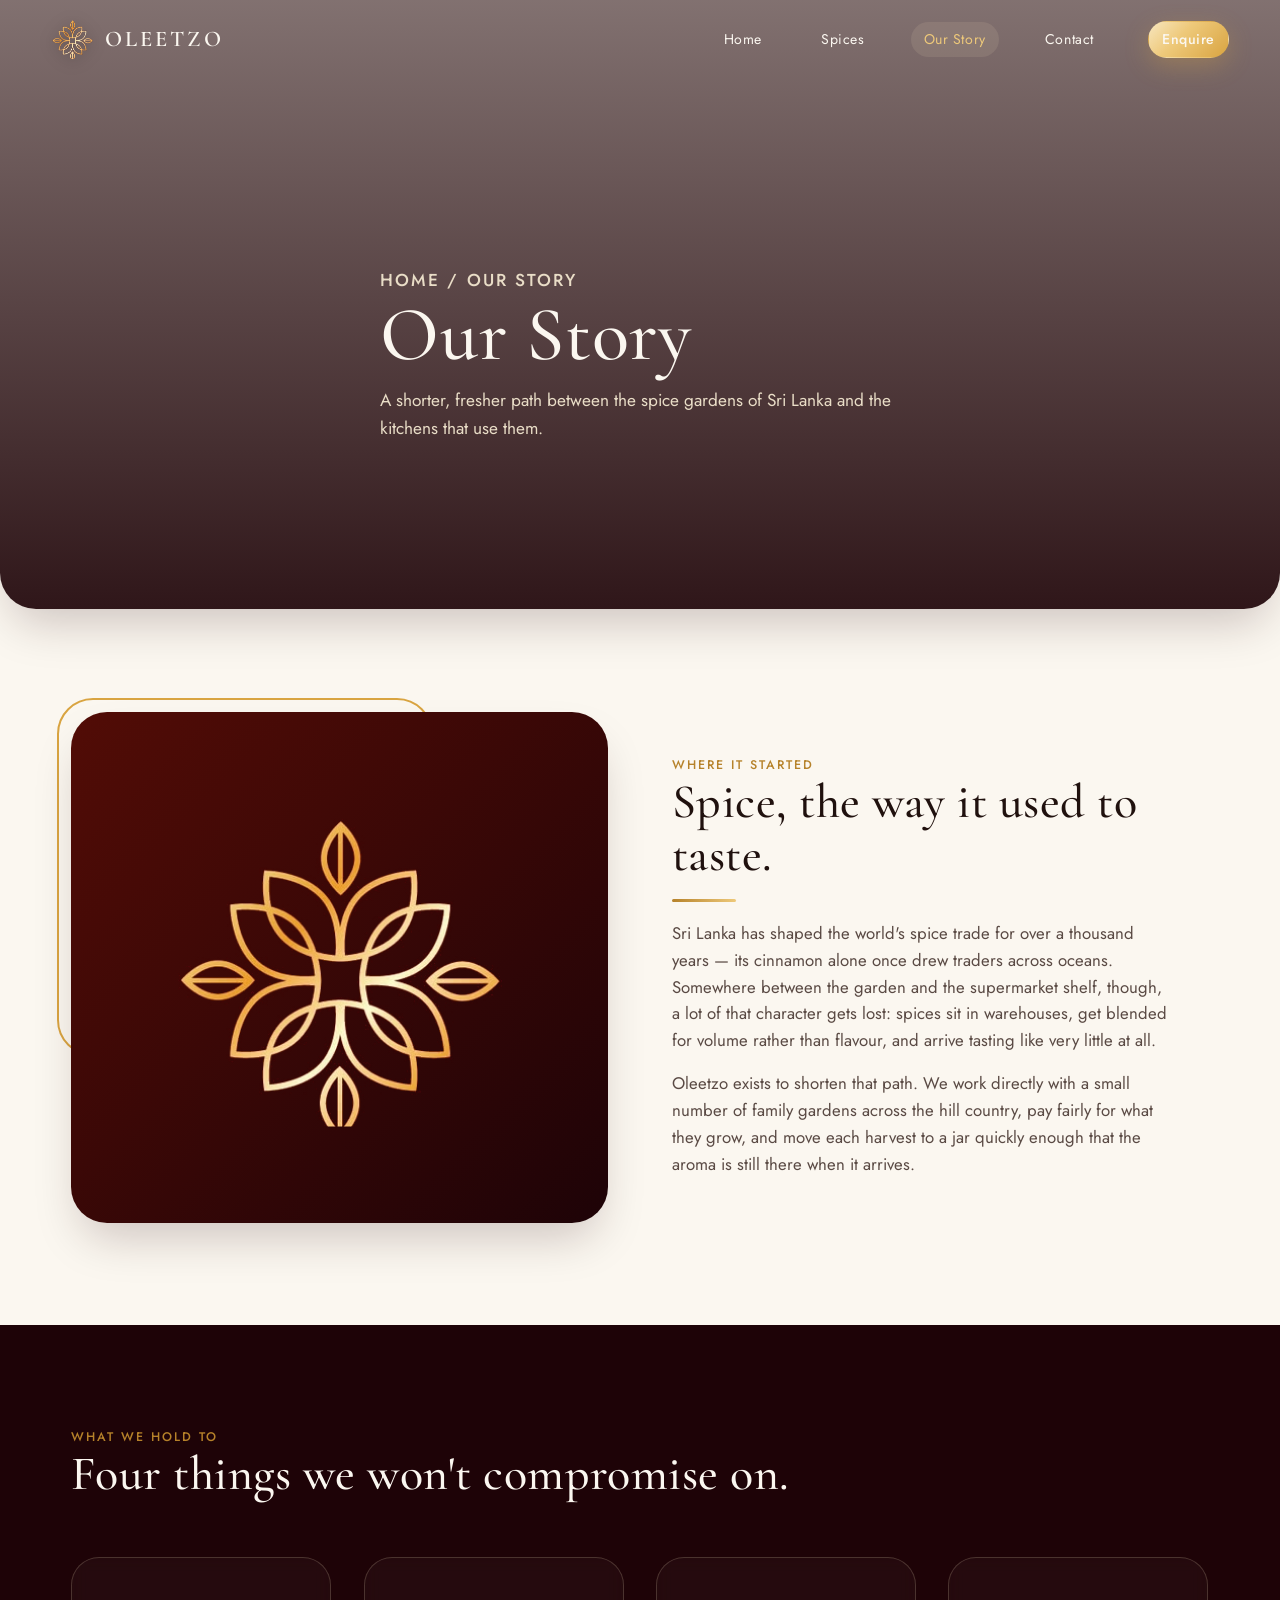
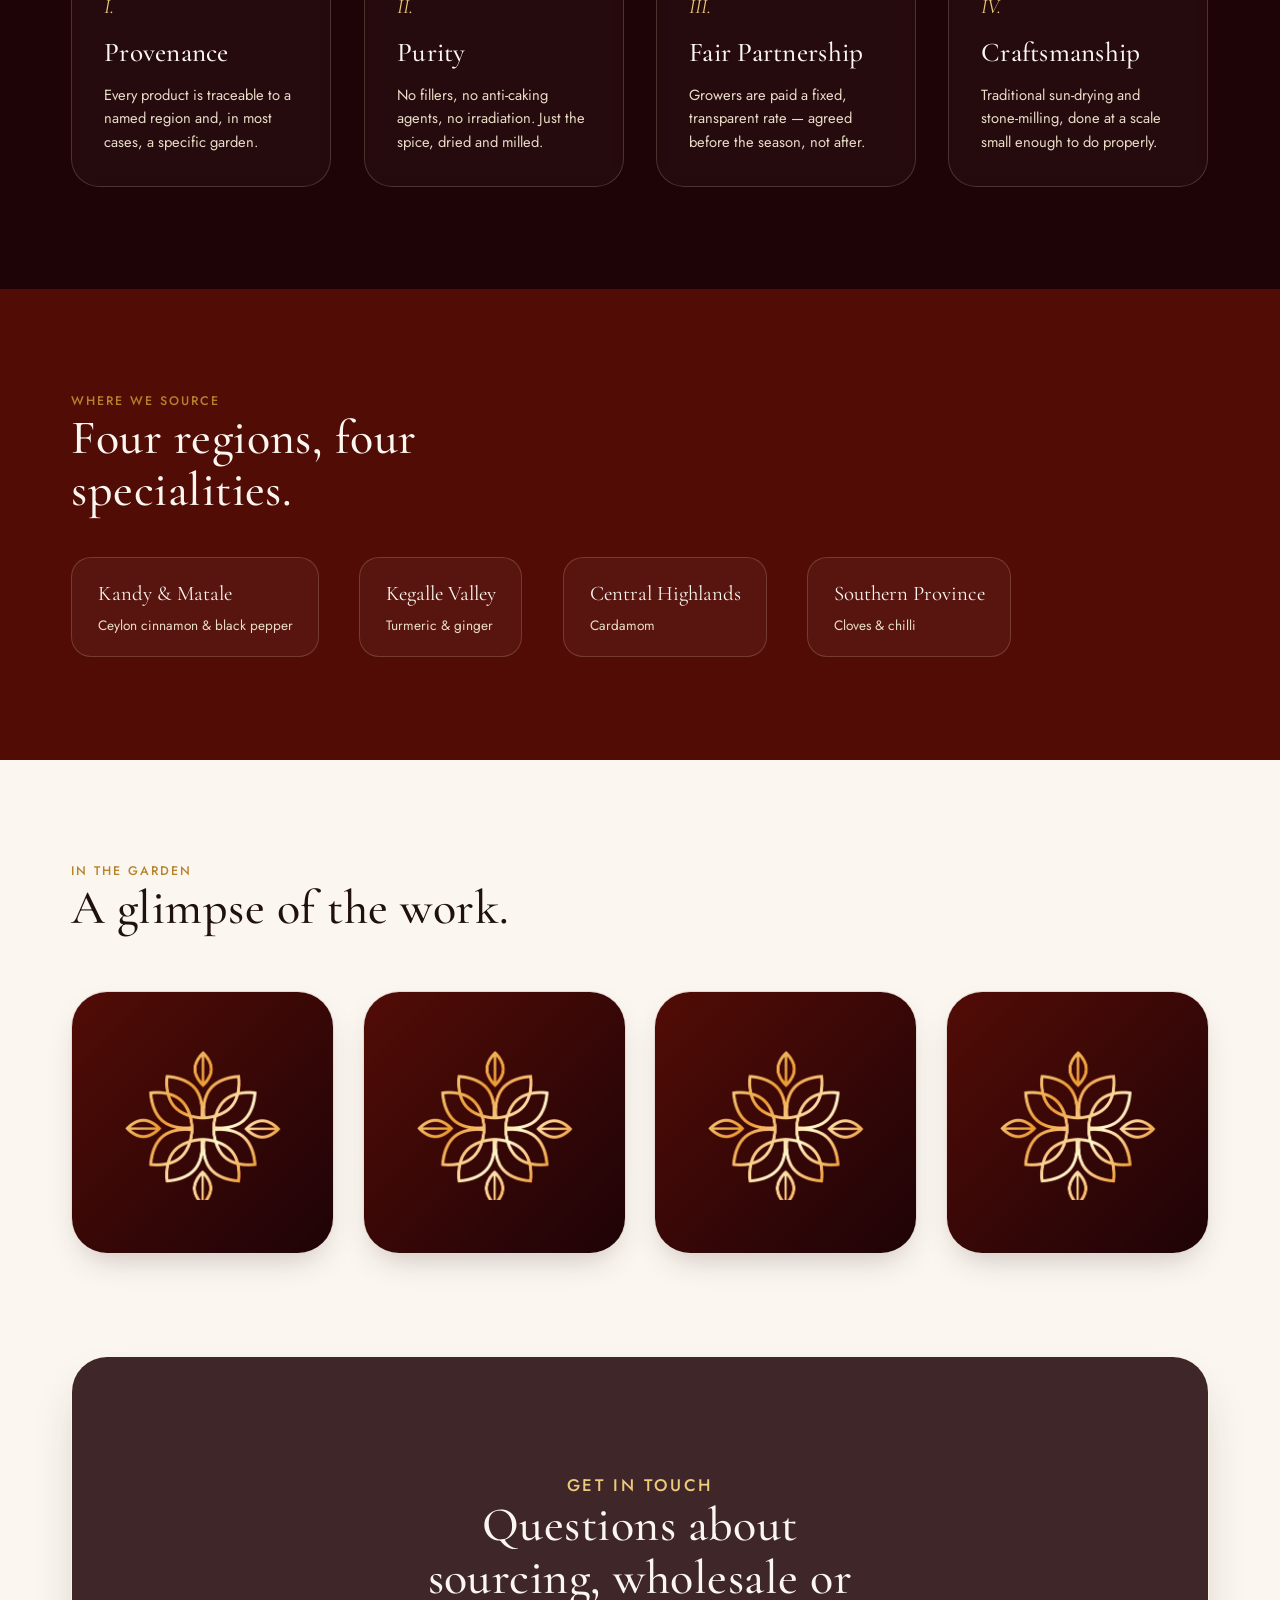
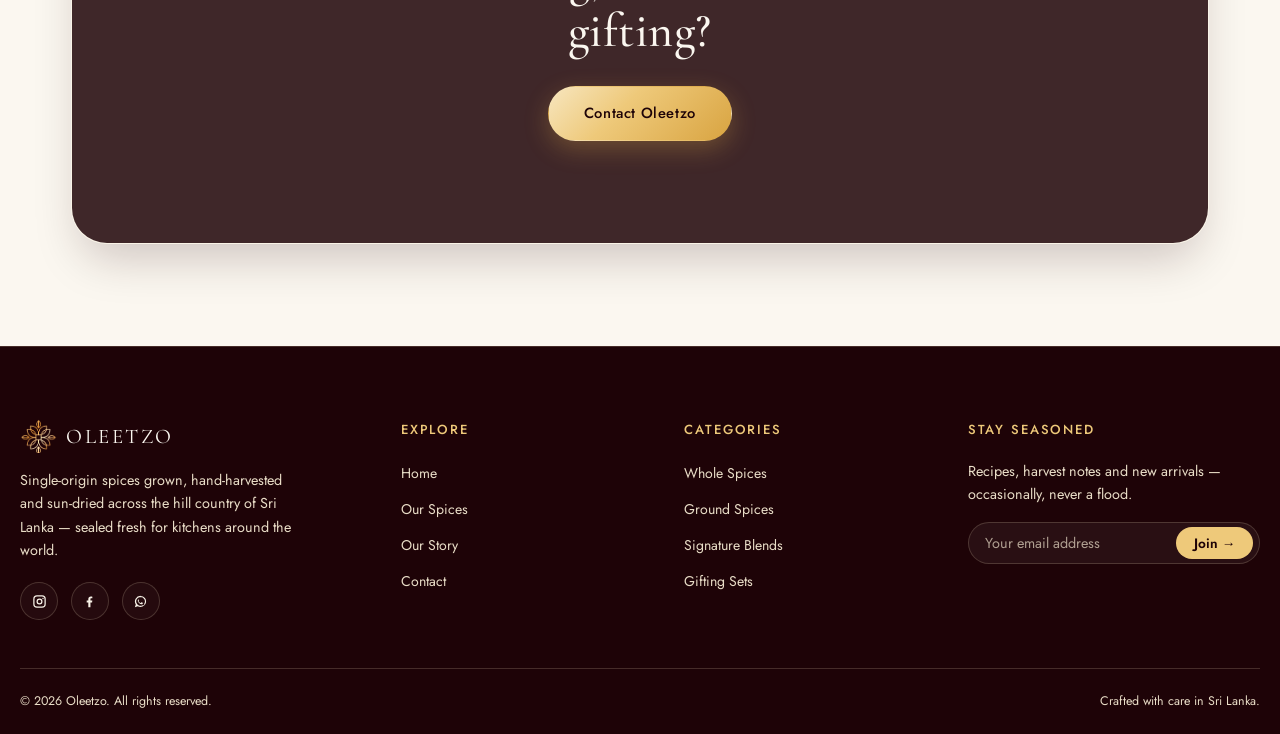
==== about.html @ 75d07254 "FILE ORGANIZE" ====
<!DOCTYPE html>
<html lang="en">
<head>
<meta charset="UTF-8">
<meta name="viewport" content="width=device-width, initial-scale=1.0">
<title>Our Story — Oleetzo</title>
<meta name="description" content="How Oleetzo works with small family gardens across Sri Lanka to bring single-origin spices to your kitchen.">
<link rel="icon" href="assets/images/logo-mark.png">
<link rel="stylesheet" href="css/global.css">
</head>
<body data-page="about">

<header id="site-header"></header>

<section class="page-banner" style="background-image:url('https://commons.wikimedia.org/wiki/Special:FilePath/Marrakesh_spices.jpg?width=1600')">
  <div class="wrap page-banner-content">
    <p class="crumb">HOME / OUR STORY</p>
    <h1>Our Story</h1>
    <p>A shorter, fresher path between the spice gardens of Sri Lanka and the kitchens that use them.</p>
  </div>
</section>

<!-- ================= NARRATIVE ================= -->
<section class="section-cream">
  <div class="wrap split">
    <div class="split-media">
      <img class="ext-img" loading="lazy" src="https://commons.wikimedia.org/wiki/Special:FilePath/Curcuma_longa_roots.jpg?width=900" alt="Fresh turmeric root and powder">
    </div>
    <div class="split-body">
      <p class="eyebrow">WHERE IT STARTED</p>
      <h2>Spice, the way it used to taste.</h2>
      <hr class="gold-rule">
      <p class="section-lede" style="max-width:50ch;color:var(--ink-soft);">Sri Lanka has shaped the world's spice trade for over a thousand years — its cinnamon alone once drew traders across oceans. Somewhere between the garden and the supermarket shelf, though, a lot of that character gets lost: spices sit in warehouses, get blended for volume rather than flavour, and arrive tasting like very little at all.</p>
      <p class="section-lede" style="max-width:50ch;color:var(--ink-soft);margin-top:1rem;">Oleetzo exists to shorten that path. We work directly with a small number of family gardens across the hill country, pay fairly for what they grow, and move each harvest to a jar quickly enough that the aroma is still there when it arrives.</p>
    </div>
  </div>
</section>

<!-- ================= VALUES ================= -->
<section class="section-dark">
  <div class="wrap">
    <div class="section-head">
      <div>
        <p class="eyebrow">WHAT WE HOLD TO</p>
        <h2>Four things we won't compromise on.</h2>
      </div>
    </div>
    <div class="values-grid">
      <div class="value-card">
        <span class="num">I.</span>
        <h3>Provenance</h3>
        <p>Every product is traceable to a named region and, in most cases, a specific garden.</p>
      </div>
      <div class="value-card">
        <span class="num">II.</span>
        <h3>Purity</h3>
        <p>No fillers, no anti-caking agents, no irradiation. Just the spice, dried and milled.</p>
      </div>
      <div class="value-card">
        <span class="num">III.</span>
        <h3>Fair Partnership</h3>
        <p>Growers are paid a fixed, transparent rate — agreed before the season, not after.</p>
      </div>
      <div class="value-card">
        <span class="num">IV.</span>
        <h3>Craftsmanship</h3>
        <p>Traditional sun-drying and stone-milling, done at a scale small enough to do properly.</p>
      </div>
    </div>
  </div>
</section>

<!-- ================= REGIONS ================= -->
<section class="section-mid">
  <div class="wrap">
    <p class="eyebrow">WHERE WE SOURCE</p>
    <h2 style="max-width:16ch;">Four regions, four specialities.</h2>
    <div class="region-strip">
      <div class="region">
        <p class="name">Kandy &amp; Matale</p>
        <p class="note">Ceylon cinnamon &amp; black pepper</p>
      </div>
      <div class="region">
        <p class="name">Kegalle Valley</p>
        <p class="note">Turmeric &amp; ginger</p>
      </div>
      <div class="region">
        <p class="name">Central Highlands</p>
        <p class="note">Cardamom</p>
      </div>
      <div class="region">
        <p class="name">Southern Province</p>
        <p class="note">Cloves &amp; chilli</p>
      </div>
    </div>
  </div>
</section>

<!-- ================= CRAFT REPEAT / GALLERY ================= -->
<section class="section-cream">
  <div class="wrap">
    <div class="section-head">
      <div>
        <p class="eyebrow">IN THE GARDEN</p>
        <h2>A glimpse of the work.</h2>
      </div>
    </div>
    <div class="spice-grid" style="grid-template-columns:repeat(4,1fr);">
      <div class="spice-card">
        <div class="frame"><img class="ext-img" loading="lazy" src="https://commons.wikimedia.org/wiki/Special:FilePath/Cinnamomum_verum_spices.jpg?width=700" alt="Ceylon cinnamon sticks and flowers"></div>
      </div>
      <div class="spice-card">
        <div class="frame"><img class="ext-img" loading="lazy" src="https://commons.wikimedia.org/wiki/Special:FilePath/Bengali_spices.JPG?width=700" alt="A household mix of dried spices"></div>
      </div>
      <div class="spice-card">
        <div class="frame"><img class="ext-img" loading="lazy" src="https://commons.wikimedia.org/wiki/Special:FilePath/Morocco%2C_Spices.JPG?width=700" alt="Open-air spice stall"></div>
      </div>
      <div class="spice-card">
        <div class="frame"><img class="ext-img" loading="lazy" src="https://commons.wikimedia.org/wiki/Special:FilePath/Spicesindia.jpg?width=700" alt="Colourful ground spices"></div>
      </div>
    </div>
  </div>
</section>

<!-- ================= CTA ================= -->
<section class="section-cream" style="padding-top:0;">
  <div class="wrap">
    <div class="cta-banner" style="background-image:url('https://commons.wikimedia.org/wiki/Special:FilePath/Cinnamomum_verum_spices.jpg?width=1400')">
      <p class="eyebrow" style="color:var(--gold-300);">GET IN TOUCH</p>
      <h2>Questions about sourcing, wholesale or gifting?</h2>
      <a class="btn btn-gold" href="contact.html">Contact Oleetzo</a>
    </div>
  </div>
</section>

<footer id="site-footer"></footer>

<script src="js/header.js"></script>
<script src="js/footer.js"></script>
<script src="js/main.js"></script>
</body>
</html>
---- css/global.css ----
/* =====================================================
   OLEETZO — Global Stylesheet
   Luxury Ceylon spice house styling.
   Modern rounded design system, preloader, dynamic motions.
   ===================================================== */

@import url('https://fonts.googleapis.com/css2?family=Cormorant+Garamond:ital,wght@0,400;0,500;0,600;1,400&family=Jost:wght@300;400;500;600&display=swap');

:root{
  /* ---- palette ---- */
  --wine-950:#1e0307;
  --wine-900:#3d0002;
  --wine-800:#520c06;
  --wine-700:#6b140a;
  --gold-100:#f7e6bf;
  --gold-300:#eec97a;
  --gold-500:#d9a441;
  --gold-700:#b6822a;
  --ivory:#fbf7f0;
  --ivory-dim:#e9ddc7;
  --ink:#20110e;
  --ink-soft:#5a4a44;
  --line-on-dark:rgba(247,230,191,0.18);
  --line-on-light:rgba(74,10,10,0.12);

  /* ---- type ---- */
  --f-display:'Cormorant Garamond', serif;
  --f-body:'Jost', sans-serif;

  /* ---- spacing / rounded radius design system ---- */
  --gutter:clamp(1.25rem, 4vw, 3.5rem);
  --radius-xs: 8px;
  --radius-sm: 14px;
  --radius-md: 20px;
  --radius-lg: 28px;
  --radius-xl: 36px;
  --radius-pill: 9999px;
  --radius-soft: 20px;
  --max: 1240px;
  --dur: 0.4s;

  --shadow-soft: 0 12px 32px -8px rgba(38, 5, 10, 0.08);
  --shadow-hover: 0 24px 48px -12px rgba(38, 5, 10, 0.22);
  --shadow-gold: 0 12px 30px rgba(238, 201, 122, 0.28);
}

*,*::before,*::after{ box-sizing:border-box; }
html{ scroll-behavior:smooth; }
body{
  margin:0;
  font-family:var(--f-body);
  color:var(--ink);
  background:var(--ivory);
  -webkit-font-smoothing:antialiased;
  line-height:1.6;
  overflow-x:hidden;
}
img{ max-width:100%; display:block; }
img.ext-img.fallback{ object-fit:contain !important; padding:18% !important; background:linear-gradient(135deg, var(--wine-800), var(--wine-950)); }
a{ color:inherit; text-decoration:none; }
ul{ list-style:none; margin:0; padding:0; }
button{ font-family:inherit; cursor:pointer; }
input,textarea,select{ font-family:inherit; }

@media (prefers-reduced-motion: reduce){
  *{ animation-duration:0.001ms !important; animation-iteration-count:1 !important; transition-duration:0.001ms !important; scroll-behavior:auto !important; }
}

:focus-visible{ outline:2px solid var(--gold-500); outline-offset:3px; }

.wrap{ max-width:var(--max); margin-inline:auto; padding-inline:var(--gutter); }

h1,h2,h3,h4{ font-family:var(--f-display); font-weight:500; margin:0; letter-spacing:0.01em; }
h1{ font-size:clamp(2.6rem, 6vw, 5rem); line-height:1.04; }
h2{ font-size:clamp(2rem, 4vw, 3rem); line-height:1.1; }
h3{ font-size:clamp(1.35rem, 2.4vw, 1.7rem); }
p{ margin:0; }
.eyebrow{
  font-family:var(--f-body); font-size:0.78rem; letter-spacing:0.16em;
  color:var(--gold-700); text-transform:none; font-weight:500;
}
.section-lede{
  max-width:44ch; color:var(--ink-soft); font-size:1.05rem;
}

.gold-rule{
  width:64px; height:3px; border:0; border-radius:var(--radius-pill);
  background:linear-gradient(90deg, var(--gold-700), var(--gold-300));
  margin:1.1rem 0;
}

/* =====================================================
   SITE PRELOADER LOGO ANIMATION
   ===================================================== */
.loader-overlay {
  position: fixed;
  inset: 0;
  z-index: 99999;
  background: radial-gradient(circle at center, #4c0002 0%, #1a0204 100%);
  display: flex;
  align-items: center;
  justify-content: center;
  padding: 2rem;
  overflow: hidden;
  transition: opacity 0.8s cubic-bezier(0.16, 1, 0.3, 1), transform 0.8s cubic-bezier(0.16, 1, 0.3, 1);
}
.loader-overlay.is-loaded {
  opacity: 0;
  transform: scale(1.06);
  pointer-events: none;
}
.loader-content {
  display: flex;
  flex-direction: column;
  align-items: center;
  text-align: center;
  max-width: 360px;
  position: relative;
  z-index: 2;
}
.loader-emblem-wrap {
  position: relative;
  width: 120px;
  height: 120px;
  display: flex;
  align-items: center;
  justify-content: center;
  margin-bottom: 1.8rem;
}
.loader-logo-mark {
  width: 90px;
  height: auto;
  position: relative;
  z-index: 3;
  animation: emblemBloom 2.4s cubic-bezier(0.16, 1, 0.3, 1) infinite alternate;
  filter: drop-shadow(0 0 25px rgba(238, 201, 122, 0.7));
}
.loader-glow-ring {
  position: absolute;
  inset: -10px;
  border-radius: 50%;
  border: 1.5px solid rgba(238, 201, 122, 0.4);
  animation: ringExpand 2.4s ease-out infinite;
  z-index: 1;
}
.loader-glow-ring.ring-2 {
  animation-delay: 1.2s;
}
@keyframes emblemBloom {
  0% {
    transform: scale(0.85) rotate(-6deg);
    filter: drop-shadow(0 0 10px rgba(238, 201, 122, 0.4));
  }
  100% {
    transform: scale(1.08) rotate(0deg);
    filter: drop-shadow(0 0 35px rgba(238, 201, 122, 0.9));
  }
}
@keyframes ringExpand {
  0% {
    transform: scale(0.6);
    opacity: 0.9;
    border-color: rgba(238, 201, 122, 0.8);
  }
  100% {
    transform: scale(2.2);
    opacity: 0;
    border-color: rgba(238, 201, 122, 0);
  }
}
.loader-title {
  font-family: var(--f-display);
  font-size: 2.2rem;
  font-weight: 600;
  color: var(--ivory);
  letter-spacing: 0.28em;
  margin-left: 0.28em;
  background: linear-gradient(135deg, #ffffff 0%, var(--gold-300) 50%, var(--gold-500) 100%);
  -webkit-background-clip: text;
  -webkit-text-fill-color: transparent;
  animation: titleShimmer 2s ease-in-out infinite alternate;
}
.loader-sub {
  font-family: var(--f-body);
  font-size: 0.75rem;
  letter-spacing: 0.22em;
  color: var(--gold-300);
  margin-top: 0.4rem;
  text-transform: uppercase;
  opacity: 0.85;
}
.loader-progress-bar {
  width: 160px;
  height: 3px;
  background: rgba(247, 230, 191, 0.15);
  border-radius: 999px;
  overflow: hidden;
  margin-top: 1.8rem;
  position: relative;
}
.loader-progress-fill {
  height: 100%;
  width: 0%;
  background: linear-gradient(90deg, var(--gold-700), var(--gold-300), #ffffff);
  border-radius: 999px;
  box-shadow: 0 0 12px var(--gold-300);
  animation: loaderProgress 1.4s ease-out forwards;
}
@keyframes loaderProgress {
  0% { width: 0%; }
  50% { width: 70%; }
  100% { width: 100%; }
}
@keyframes titleShimmer {
  0% { opacity: 0.8; letter-spacing: 0.25em; }
  100% { opacity: 1; letter-spacing: 0.32em; }
}

/* ---- SCROLL REVEAL ANIMATIONS ---- */
.reveal {
  opacity: 0;
  transform: translateY(35px) scale(0.97);
  transition: opacity 0.85s cubic-bezier(0.16, 1, 0.3, 1), transform 0.85s cubic-bezier(0.16, 1, 0.3, 1);
  will-change: opacity, transform;
}
.reveal.revealed {
  opacity: 1;
  transform: translateY(0) scale(1);
}
.stagger-1 { transition-delay: 0.1s; }
.stagger-2 { transition-delay: 0.2s; }
.stagger-3 { transition-delay: 0.3s; }
.stagger-4 { transition-delay: 0.4s; }
.stagger-5 { transition-delay: 0.5s; }

/* ---- BUTTONS ---- */
.btn{
  display:inline-flex; align-items:center; justify-content:center; gap:0.65rem;
  padding:0.9rem 2.2rem;
  font-size:0.92rem; font-weight:500; letter-spacing:0.04em;
  border:1px solid transparent;
  border-radius:var(--radius-pill);
  position:relative; overflow:hidden; z-index:1;
  transition:all 0.4s cubic-bezier(0.16, 1, 0.3, 1);
  box-shadow:var(--shadow-soft);
}
.btn::before{
  content:''; position:absolute; top:0; left:-100%; width:100%; height:100%;
  background:linear-gradient(90deg, transparent, rgba(255,255,255,0.35), transparent);
  transition:left 0.6s ease; z-index:-1;
}
.btn:hover::before{ left:100%; }
.btn-gold{
  background:linear-gradient(135deg, #f7e6bf 0%, #eec97a 40%, #d9a441 100%);
  color:var(--wine-950);
  box-shadow: 0 8px 24px rgba(217,164,65,0.3);
}
.btn-gold:hover{
  transform:translateY(-3px) scale(1.02);
  box-shadow: 0 14px 32px rgba(217,164,65,0.45);
  color:var(--wine-950);
}
.btn-line{
  border-color:var(--line-on-dark); color:var(--ivory);
  background:rgba(247,230,191,0.06);
  backdrop-filter:blur(8px);
}
.btn-line:hover{
  border-color:var(--gold-300); color:var(--gold-300);
  transform:translateY(-3px) scale(1.02);
  background:rgba(247,230,191,0.12);
  box-shadow: 0 8px 24px rgba(0,0,0,0.3);
}
.btn-line-dark{
  border-color:var(--line-on-light); color:var(--ink);
  background:rgba(255,255,255,0.6);
  backdrop-filter:blur(8px);
}
.btn-line-dark:hover{
  border-color:var(--wine-800); color:var(--wine-800);
  transform:translateY(-3px) scale(1.02);
  background:rgba(255,255,255,0.9);
  box-shadow: 0 10px 24px rgba(76,0,2,0.15);
}

/* =====================================================
   HEADER / FLOATING PILL NAV
   ===================================================== */
#site-header{ position:fixed; inset:0 0 auto 0; z-index:500; pointer-events:none; }
#site-header > * { pointer-events:auto; }
.nav{
  display:flex; align-items:center; justify-content:space-between;
  padding:1.2rem var(--gutter);
  transition:all 0.5s cubic-bezier(0.16, 1, 0.3, 1);
}
.nav.is-scrolled{
  margin: 0.8rem auto;
  max-width: var(--max);
  width: calc(100% - clamp(1.5rem, 4vw, 4rem));
  background: rgba(30, 3, 7, 0.88);
  backdrop-filter: blur(18px);
  -webkit-backdrop-filter: blur(18px);
  padding: 0.75rem 1.8rem;
  border-radius: var(--radius-pill);
  border: 1px solid rgba(247, 230, 191, 0.18);
  box-shadow: 0 16px 40px rgba(0, 0, 0, 0.38);
}
.nav-brand{ display:flex; align-items:center; gap:0.65rem; transition:transform 0.3s ease; }
.nav-brand:hover{ transform:scale(1.03); }
.nav-brand img{ height:40px; width:auto; filter:drop-shadow(0 2px 8px rgba(0,0,0,0.3)); }
.nav-brand span{
  font-family:var(--f-display); color:var(--ivory);
  font-size:1.4rem; letter-spacing:0.14em; font-weight:600;
}
.nav-links{ display:flex; align-items:center; gap:2.1rem; }
.nav-links a{
  color:var(--ivory); font-size:0.88rem; letter-spacing:0.04em;
  position:relative; padding:0.4rem 0.8rem; border-radius:var(--radius-pill);
  transition:all 0.3s ease;
}
.nav-links a:hover, .nav-links a.active{
  color:var(--gold-300);
  background:rgba(247,230,191,0.1);
}
.nav-cta{ margin-left:0.5rem; }
.nav-toggle{
  display:none; flex-direction:column; gap:5px; background:none; border:0; padding:8px;
  border-radius:var(--radius-pill); background:rgba(247,230,191,0.1);
}
.nav-toggle span{ width:24px; height:2px; background:var(--ivory); border-radius:2px; }

.nav-mobile{
  display:none; position:fixed; inset:0; z-index:600;
  background:radial-gradient(circle at center, var(--wine-900), var(--wine-950));
  flex-direction:column;
  padding:2rem var(--gutter) 3rem;
  backdrop-filter:blur(20px);
}
.nav-mobile.open{ display:flex; }
.nav-mobile-top{ display:flex; justify-content:space-between; align-items:center; }
.nav-mobile-close{ background:rgba(247,230,191,0.1); border:0; color:var(--ivory); font-size:1.8rem; width:44px; height:44px; border-radius:50%; display:flex; align-items:center; justify-content:center; }
.nav-mobile-links{ margin-top:3rem; display:flex; flex-direction:column; gap:1.6rem; align-items:center; text-align:center; }
.nav-mobile-links a{ font-family:var(--f-display); font-size:2rem; color:var(--ivory); padding:0.4rem 1.5rem; border-radius:var(--radius-pill); transition:all 0.3s ease; }
.nav-mobile-links a.active, .nav-mobile-links a:hover{ color:var(--gold-300); background:rgba(247,230,191,0.1); }

@media (max-width: 880px){
  .nav-links{ display:none; }
  .nav-toggle{ display:flex; }
}

/* =====================================================
   HERO (index)
   ===================================================== */
.hero{
  position:relative; min-height:100svh; display:flex; align-items:flex-end;
  overflow:hidden; background:var(--wine-950); isolation:isolate;
}
.hero-slides{ position:absolute; inset:0; z-index:0; }
.hero-slide{
  position:absolute; inset:0; opacity:0; background-size:cover; background-position:center;
  animation:kenburns 24s ease-in-out infinite;
  transition:opacity 1.6s ease;
}
.hero-slide.is-active{ opacity:1; z-index:1; }
@keyframes kenburns{
  0%{ transform:scale(1.06) translate(0,0); }
  50%{ transform:scale(1.16) translate(-1.2%, -1%); }
  100%{ transform:scale(1.06) translate(0,0); }
}
.hero::after{
  content:''; position:absolute; inset:0; z-index:2;
  background:
    linear-gradient(0deg, var(--wine-950) 2%, rgba(30,3,7,0.55) 42%, rgba(30,3,7,0.25) 65%),
    linear-gradient(100deg, rgba(30,3,7,0.75) 0%, rgba(30,3,7,0.15) 55%);
}
.hero-content{ position:relative; z-index:3; padding:0 var(--gutter) 5.5rem; width:100%; }
.hero-mark{
  height:84px; width:auto; margin-bottom:1.4rem;
  filter:drop-shadow(0 8px 24px rgba(238,201,122,0.35));
  animation: heroLogoFloat 4s ease-in-out infinite;
}
@keyframes heroLogoFloat {
  0%, 100% { transform: translateY(0) rotate(0deg); }
  50% { transform: translateY(-8px) rotate(1.5deg); filter: drop-shadow(0 14px 28px rgba(238,201,122,0.5)); }
}
.hero-content h1{ color:var(--ivory); max-width:16ch; }
.hero-content h1 em{ font-style:italic; color:var(--gold-300); }
.hero-sub{ color:var(--ivory-dim); max-width:46ch; margin-top:1.1rem; font-size:1.08rem; }
.hero-ctas{ display:flex; gap:1rem; margin-top:2.2rem; flex-wrap:wrap; }
.hero-scroll{
  position:absolute; z-index:3; right:var(--gutter); bottom:2.2rem;
  writing-mode:vertical-rl; color:var(--ivory-dim); font-size:0.78rem; letter-spacing:0.2em;
  display:flex; align-items:center; gap:0.8rem;
}
.hero-scroll::after{ content:''; width:2px; height:46px; background:linear-gradient(180deg, var(--gold-300), transparent); display:block; border-radius:var(--radius-pill); }

/* generic page banner */
.page-banner{
  position:relative; min-height:58vh; display:flex; align-items:center;
  background-size:cover; background-position:center; isolation:isolate;
  border-radius: 0 0 var(--radius-xl) var(--radius-xl);
  overflow: hidden;
  box-shadow: var(--shadow-hover);
}
.page-banner::after{
  content:''; position:absolute; inset:0;
  background:linear-gradient(180deg, rgba(30,3,7,0.55), rgba(30,3,7,0.92));
}
.page-banner-content{ position:relative; z-index:1; padding:9.5rem var(--gutter) 4rem; }
.page-banner-content h1{ color:var(--ivory); }
.page-banner-content p{ color:var(--ivory-dim); margin-top:0.8rem; max-width:52ch; font-size:1.08rem; }
.crumb{ color:var(--gold-300); font-size:0.82rem; letter-spacing:0.12em; font-weight:500; }

/* =====================================================
   SECTIONS SHARED
   ===================================================== */
section{ padding:clamp(4rem, 8vw, 7.5rem) 0; }
.section-dark{ background:var(--wine-950); color:var(--ivory); }
.section-dark .section-lede{ color:var(--ivory-dim); }
.section-mid{ background:var(--wine-800); color:var(--ivory); }
.section-cream{ background:var(--ivory); }
.section-head{ display:flex; justify-content:space-between; align-items:flex-end; gap:2rem; flex-wrap:wrap; margin-bottom:3.5rem; }

/* pillars */
.pillars{ display:grid; grid-template-columns:repeat(3,1fr); gap:2.5rem; }
.pillar{
  border:1px solid var(--line-on-dark); padding:2.2rem;
  border-radius:var(--radius-lg);
  background:rgba(255,255,255,0.03);
  backdrop-filter:blur(8px);
  transition: transform 0.4s cubic-bezier(0.16, 1, 0.3, 1), background 0.4s ease, border-color 0.4s ease, box-shadow 0.4s ease;
}
.pillar:hover{
  transform:translateY(-6px);
  background:rgba(255,255,255,0.07);
  border-color:var(--gold-300);
  box-shadow:0 16px 36px rgba(0,0,0,0.35);
}
.pillar .num{ font-family:var(--f-display); font-style:italic; color:var(--gold-300); font-size:1.3rem; }
.pillar h3{ margin-top:0.6rem; }
.pillar p{ margin-top:0.6rem; color:var(--ivory-dim); font-size:0.96rem; }
@media (max-width:800px){ .pillars{ grid-template-columns:1fr; gap:2rem; } }

/* spice grid / cards */
.spice-grid{ display:grid; grid-template-columns:repeat(4,1fr); gap:2.2rem 1.8rem; }
@media (max-width:1000px){ .spice-grid{ grid-template-columns:repeat(2,1fr); } }
@media (max-width:560px){ .spice-grid{ grid-template-columns:1fr; } }

.spice-card{ text-align:center; }
.spice-card .frame{
  position:relative; width:100%; aspect-ratio:1/1; border-radius:var(--radius-xl);
  overflow:hidden; border:1px solid var(--line-on-light);
  box-shadow:0 14px 32px -12px rgba(43,5,5,0.25);
  transition: transform 0.5s cubic-bezier(0.16, 1, 0.3, 1), box-shadow 0.5s ease, border-color 0.5s ease;
}
.section-dark .spice-card .frame, .section-mid .spice-card .frame{ border-color:var(--line-on-dark); }
.spice-card:hover .frame{
  transform: translateY(-6px);
  border-color: var(--gold-500);
  box-shadow: var(--shadow-gold);
}
.spice-card .frame img{ width:100%; height:100%; object-fit:cover; transition:transform 0.7s cubic-bezier(0.16, 1, 0.3, 1); }
.spice-card:hover .frame img{ transform:scale(1.1); }
.spice-card .tag{
  position:absolute; bottom:8%; left:50%; transform:translateX(-50%);
  background:rgba(30,3,7,0.9); backdrop-filter:blur(8px); color:var(--gold-300); font-size:0.68rem;
  letter-spacing:0.1em; padding:0.35rem 0.85rem; border-radius:var(--radius-pill);
  border:1px solid var(--line-on-dark);
}
.spice-card h3{ margin-top:1.3rem; font-size:1.25rem; }
.spice-card .origin{ font-size:0.78rem; letter-spacing:0.08em; color:var(--gold-700); margin-top:0.25rem; font-weight:500; }
.spice-card p.note{ margin-top:0.6rem; font-size:0.92rem; color:var(--ink-soft); }
.section-dark .spice-card p.note{ color:var(--ivory-dim); }

/* story split */
.split{ display:grid; grid-template-columns:1fr 1fr; gap:clamp(2rem,5vw,5rem); align-items:center; }
.split.reverse .split-media{ order:2; }
@media (max-width:860px){ .split{ grid-template-columns:1fr; } .split.reverse .split-media{ order:0; } }
.split-media{ position:relative; }
.split-media img{ width:100%; border-radius:var(--radius-xl); box-shadow:var(--shadow-hover); }
.split-media::before{
  content:''; position:absolute; inset:-14px auto auto -14px; width:70%; height:70%;
  border:2px solid var(--gold-500); z-index:-1; border-radius:var(--radius-xl);
}
.split-body ul.checks{ margin-top:1.3rem; display:flex; flex-direction:column; gap:0.7rem; }
.split-body ul.checks li{ display:flex; gap:0.7rem; font-size:0.95rem; color:var(--ink-soft); align-items:flex-start; }
.split-body ul.checks li::before{ content:'✦'; color:var(--gold-700); flex:none; }

/* craft timeline */
.craft{ display:grid; grid-template-columns:repeat(5,1fr); gap:1.5rem; counter-reset:step; }
.craft-step{
  text-align:left; position:relative; padding:2rem 1.6rem;
  background:rgba(255,255,255,0.03);
  border:1px solid var(--line-on-dark);
  border-radius:var(--radius-md);
  transition: transform 0.4s ease, border-color 0.4s ease, background 0.4s ease, box-shadow 0.4s ease;
}
.craft-step:hover{
  transform:translateY(-5px);
  border-color:var(--gold-300);
  background:rgba(255,255,255,0.07);
  box-shadow:0 14px 30px rgba(0,0,0,0.3);
}
.craft-step::before{
  counter-increment:step; content:counter(step, decimal-leading-zero);
  font-family:var(--f-display); font-style:italic; font-size:1.6rem; color:var(--gold-300);
  display:block; margin-bottom:0.8rem;
}
.craft-step h4{ font-family:var(--f-body); font-weight:500; font-size:0.95rem; letter-spacing:0.03em; color:var(--ivory); }
.craft-step p{ margin-top:0.5rem; font-size:0.86rem; color:var(--ivory-dim); }
@media (max-width:900px){ .craft{ grid-template-columns:1fr 1fr; } }
@media (max-width:520px){ .craft{ grid-template-columns:1fr; } }

/* testimonials */
.quote-row{ display:grid; grid-template-columns:repeat(3,1fr); gap:2rem; }
@media (max-width:900px){ .quote-row{ grid-template-columns:1fr; } }
.quote-card{
  border:1px solid var(--line-on-light); padding:2.4rem;
  border-radius:var(--radius-lg); background:#fff;
  box-shadow: var(--shadow-soft);
  transition: transform 0.4s cubic-bezier(0.16, 1, 0.3, 1), box-shadow 0.4s ease, border-color 0.4s ease;
}
.quote-card:hover{
  transform: translateY(-6px);
  box-shadow: var(--shadow-hover);
  border-color: var(--gold-300);
}
.quote-card p.q{ font-family:var(--f-display); font-size:1.2rem; font-style:italic; line-height:1.5; color:var(--ink); }
.quote-card .who{ margin-top:1.4rem; font-size:0.82rem; letter-spacing:0.05em; color:var(--gold-700); font-weight:500; }

/* CTA banner */
.cta-banner{
  position:relative; padding:clamp(3.5rem,8vw,6.5rem) var(--gutter); text-align:center;
  background-size:cover; background-position:center; isolation:isolate;
  border-radius:var(--radius-xl);
  overflow:hidden;
  box-shadow: var(--shadow-hover);
  border:1px solid var(--line-on-dark);
}
.cta-banner::after{ content:''; position:absolute; inset:0; background:rgba(30,3,7,0.85); z-index:0; }
.cta-banner > *{ position:relative; z-index:1; }
.cta-banner h2{ color:var(--ivory); max-width:20ch; margin-inline:auto; }
.cta-banner p{ color:var(--ivory-dim); margin-top:0.8rem; font-size:1.05rem; }
.cta-banner .btn{ margin-top:1.8rem; }

/* =====================================================
   FOOTER
   ===================================================== */
#site-footer{ background:var(--wine-950); color:var(--ivory-dim); border-top:1px solid var(--line-on-dark); }
.footer-top{ padding:4.5rem 0 3rem; display:grid; grid-template-columns:1.4fr 1fr 1fr 1.2fr; gap:2.5rem; }
@media (max-width:900px){ .footer-top{ grid-template-columns:1fr 1fr; } }
@media (max-width:560px){ .footer-top{ grid-template-columns:1fr; } }
.footer-brand{ display:flex; align-items:center; gap:0.6rem; margin-bottom:1rem; }
.footer-brand img{ height:36px; }
.footer-brand span{ font-family:var(--f-display); color:var(--ivory); font-size:1.3rem; letter-spacing:0.12em; }
.footer-col h4{ font-family:var(--f-body); color:var(--gold-300); font-size:0.82rem; letter-spacing:0.14em; margin-bottom:1.2rem; }
.footer-col ul{ display:flex; flex-direction:column; gap:0.65rem; }
.footer-col a{ font-size:0.88rem; transition:color 0.3s ease; }
.footer-col a:hover{ color:var(--gold-300); }
.footer-social{ display:flex; gap:0.8rem; margin-top:1.3rem; }
.footer-social a{
  width:38px; height:38px; border:1px solid var(--line-on-dark); border-radius:50%;
  display:flex; align-items:center; justify-content:center;
  transition:all 0.3s ease; background:rgba(255,255,255,0.03);
}
.footer-social a:hover{ border-color:var(--gold-300); color:var(--gold-300); transform:translateY(-3px); background:rgba(247,230,191,0.1); }
.footer-newsletter form{
  display:flex; margin-top:1rem; background:rgba(255,255,255,0.05);
  border:1px solid var(--line-on-dark); border-radius:var(--radius-pill);
  padding:4px 6px 4px 16px; transition:border-color 0.3s ease;
}
.footer-newsletter form:focus-within{ border-color:var(--gold-500); }
.footer-newsletter input{
  flex:1; background:none; border:0; color:var(--ivory); padding:0.4rem 0; font-size:0.9rem;
}
.footer-newsletter input:focus{ outline:none; }
.footer-newsletter input::placeholder{ color:var(--ivory-dim); opacity:0.7; }
.footer-newsletter button{
  background:var(--gold-300); border:0; color:var(--wine-950); font-size:0.85rem; font-weight:600;
  padding:0.4rem 1.1rem; border-radius:var(--radius-pill); transition:all 0.3s ease;
}
.footer-newsletter button:hover{ background:var(--gold-100); transform:scale(1.05); }
.footer-note{ font-size:0.8rem; color:var(--ivory-dim); margin-top:0.8rem; opacity:0.75; }
.newsletter-note{ font-size:0.8rem; color:var(--gold-300); margin-top:0.8rem; display:none; }
.newsletter-note.show{ display:block; }
.footer-bottom{
  border-top:1px solid var(--line-on-dark); padding:1.4rem 0; font-size:0.78rem;
  display:flex; justify-content:space-between; flex-wrap:wrap; gap:0.6rem; color:var(--ivory-dim);
}

/* =====================================================
   PRODUCTS PAGE
   ===================================================== */
.filter-bar{ display:flex; gap:0.8rem; flex-wrap:wrap; margin-bottom:3rem; }
.filter-btn{
  padding:0.65rem 1.6rem; border:1px solid var(--line-on-light); border-radius:var(--radius-pill);
  font-size:0.85rem; font-weight:500; background:#fff; color:var(--ink);
  transition:all 0.35s cubic-bezier(0.16, 1, 0.3, 1);
  box-shadow:var(--shadow-soft);
}
.filter-btn.active, .filter-btn:hover{
  background:var(--wine-950); color:var(--ivory); border-color:var(--wine-950);
  transform:translateY(-2px); box-shadow:0 8px 20px rgba(30,3,7,0.25);
}

.product-grid{ display:grid; grid-template-columns:repeat(4,1fr); gap:2rem; }
@media (max-width:1000px){ .product-grid{ grid-template-columns:repeat(2,1fr); } }
@media (max-width:560px){ .product-grid{ grid-template-columns:1fr; } }
.product-card{
  background:#fff; border:1px solid var(--line-on-light); overflow:hidden;
  border-radius:var(--radius-lg);
  box-shadow: var(--shadow-soft);
  transition:transform 0.4s cubic-bezier(0.16, 1, 0.3, 1), box-shadow 0.4s cubic-bezier(0.16, 1, 0.3, 1), border-color 0.4s ease;
}
.product-card:hover{
  transform:translateY(-8px) scale(1.01);
  box-shadow:var(--shadow-hover);
  border-color:var(--gold-300);
}
.product-card .img{ aspect-ratio:4/3.1; overflow:hidden; border-radius:var(--radius-lg) var(--radius-lg) 0 0; }
.product-card .img img{ width:100%; height:100%; object-fit:cover; transition:transform 0.7s cubic-bezier(0.16, 1, 0.3, 1); }
.product-card:hover .img img{ transform:scale(1.09); }
.product-card .body{ padding:1.4rem 1.5rem 1.7rem; }
.product-card .kind{ font-size:0.7rem; letter-spacing:0.12em; color:var(--gold-700); font-weight:600; }
.product-card h3{ margin-top:0.35rem; font-size:1.3rem; }
.product-card p{ margin-top:0.55rem; font-size:0.9rem; color:var(--ink-soft); }
.product-card .meta{ display:flex; justify-content:space-between; align-items:center; margin-top:1.1rem; }
.product-card .origin-pill{ font-size:0.72rem; letter-spacing:0.05em; border:1px solid var(--line-on-light); padding:0.3rem 0.75rem; border-radius:var(--radius-pill); color:var(--ink-soft); background:rgba(0,0,0,0.02); }
.product-card .enquire{ font-size:0.82rem; font-weight:500; color:var(--wine-800); border-bottom:1px solid var(--wine-800); padding-bottom:2px; transition:color 0.3s ease; }
.product-card .enquire:hover{ color:var(--gold-700); border-color:var(--gold-700); }

/* =====================================================
   ABOUT PAGE
   ===================================================== */
.values-grid{ display:grid; grid-template-columns:repeat(4,1fr); gap:2rem; }
@media (max-width:900px){ .values-grid{ grid-template-columns:1fr 1fr; } }
@media (max-width:520px){ .values-grid{ grid-template-columns:1fr; } }
.value-card{
  border:1px solid var(--line-on-dark); padding:2rem;
  border-radius:var(--radius-lg);
  background:rgba(255,255,255,0.03);
  backdrop-filter:blur(8px);
  transition: transform 0.4s cubic-bezier(0.16, 1, 0.3, 1), background 0.4s ease, border-color 0.4s ease;
}
.value-card:hover{
  transform:translateY(-6px);
  background:rgba(255,255,255,0.07);
  border-color:var(--gold-300);
}
.value-card .num{ font-family:var(--f-display); font-style:italic; color:var(--gold-300); font-size:1.3rem; }
.value-card h3{ margin-top:0.5rem; }
.value-card p{ margin-top:0.55rem; font-size:0.92rem; color:var(--ivory-dim); }

.region-strip{ display:flex; gap:2.5rem; flex-wrap:wrap; margin-top:2.5rem; }
.region{
  min-width:160px; padding:1.2rem 1.6rem; border-radius:var(--radius-md);
  background:rgba(255,255,255,0.04); border:1px solid var(--line-on-dark);
  transition:all 0.3s ease;
}
.region:hover{ transform:translateY(-4px); border-color:var(--gold-300); background:rgba(255,255,255,0.08); }
.region .name{ font-family:var(--f-display); font-size:1.3rem; color:var(--ivory); }
.region .note{ font-size:0.85rem; color:var(--ivory-dim); margin-top:0.3rem; }

/* =====================================================
   CONTACT PAGE
   ===================================================== */
.contact-grid{ display:grid; grid-template-columns:1fr 1fr; gap:clamp(2rem,5vw,4.5rem); align-items:start; }
@media (max-width:900px){ .contact-grid{ grid-template-columns:1fr; } }
.field{ margin-bottom:1.3rem; }
.field label{ display:block; font-size:0.82rem; font-weight:500; letter-spacing:0.05em; margin-bottom:0.5rem; color:var(--ink-soft); }
.field input, .field textarea{
  width:100%; border:1px solid var(--line-on-light); background:#fff;
  padding:0.95rem 1.2rem; font-size:0.95rem; border-radius:var(--radius-sm); color:var(--ink);
  transition: border-color 0.3s ease, box-shadow 0.3s ease;
  box-shadow:var(--shadow-soft);
}
.field input:focus, .field textarea:focus{
  border-color:var(--gold-500);
  box-shadow:0 0 0 4px rgba(217,164,65,0.18);
  outline:none;
}
.row2{ display:grid; grid-template-columns:1fr 1fr; gap:1.3rem; }
@media (max-width:520px){ .row2{ grid-template-columns:1fr; } }
.form-note{ font-size:0.85rem; margin-top:1rem; color:var(--wine-800); display:none; }
.form-note.show{ display:block; }

.info-card{
  background:linear-gradient(145deg, var(--wine-950), var(--wine-900)); color:var(--ivory);
  padding:2.5rem; border-radius:var(--radius-xl); border:1px solid var(--line-on-dark);
  box-shadow:var(--shadow-hover);
}
.info-row{ display:flex; gap:1rem; padding:1rem 0; border-bottom:1px solid var(--line-on-dark); }
.info-row:last-of-type{ border-bottom:0; }
.info-row .k{ font-size:0.75rem; font-weight:600; letter-spacing:0.1em; color:var(--gold-300); min-width:90px; }
.info-row .v{ font-size:0.92rem; color:var(--ivory-dim); }
.map-frame{
  margin-top:2rem; border:0; width:100%; height:280px;
  border-radius:var(--radius-lg); filter:grayscale(0.3) sepia(0.15);
  box-shadow:var(--shadow-soft);
}
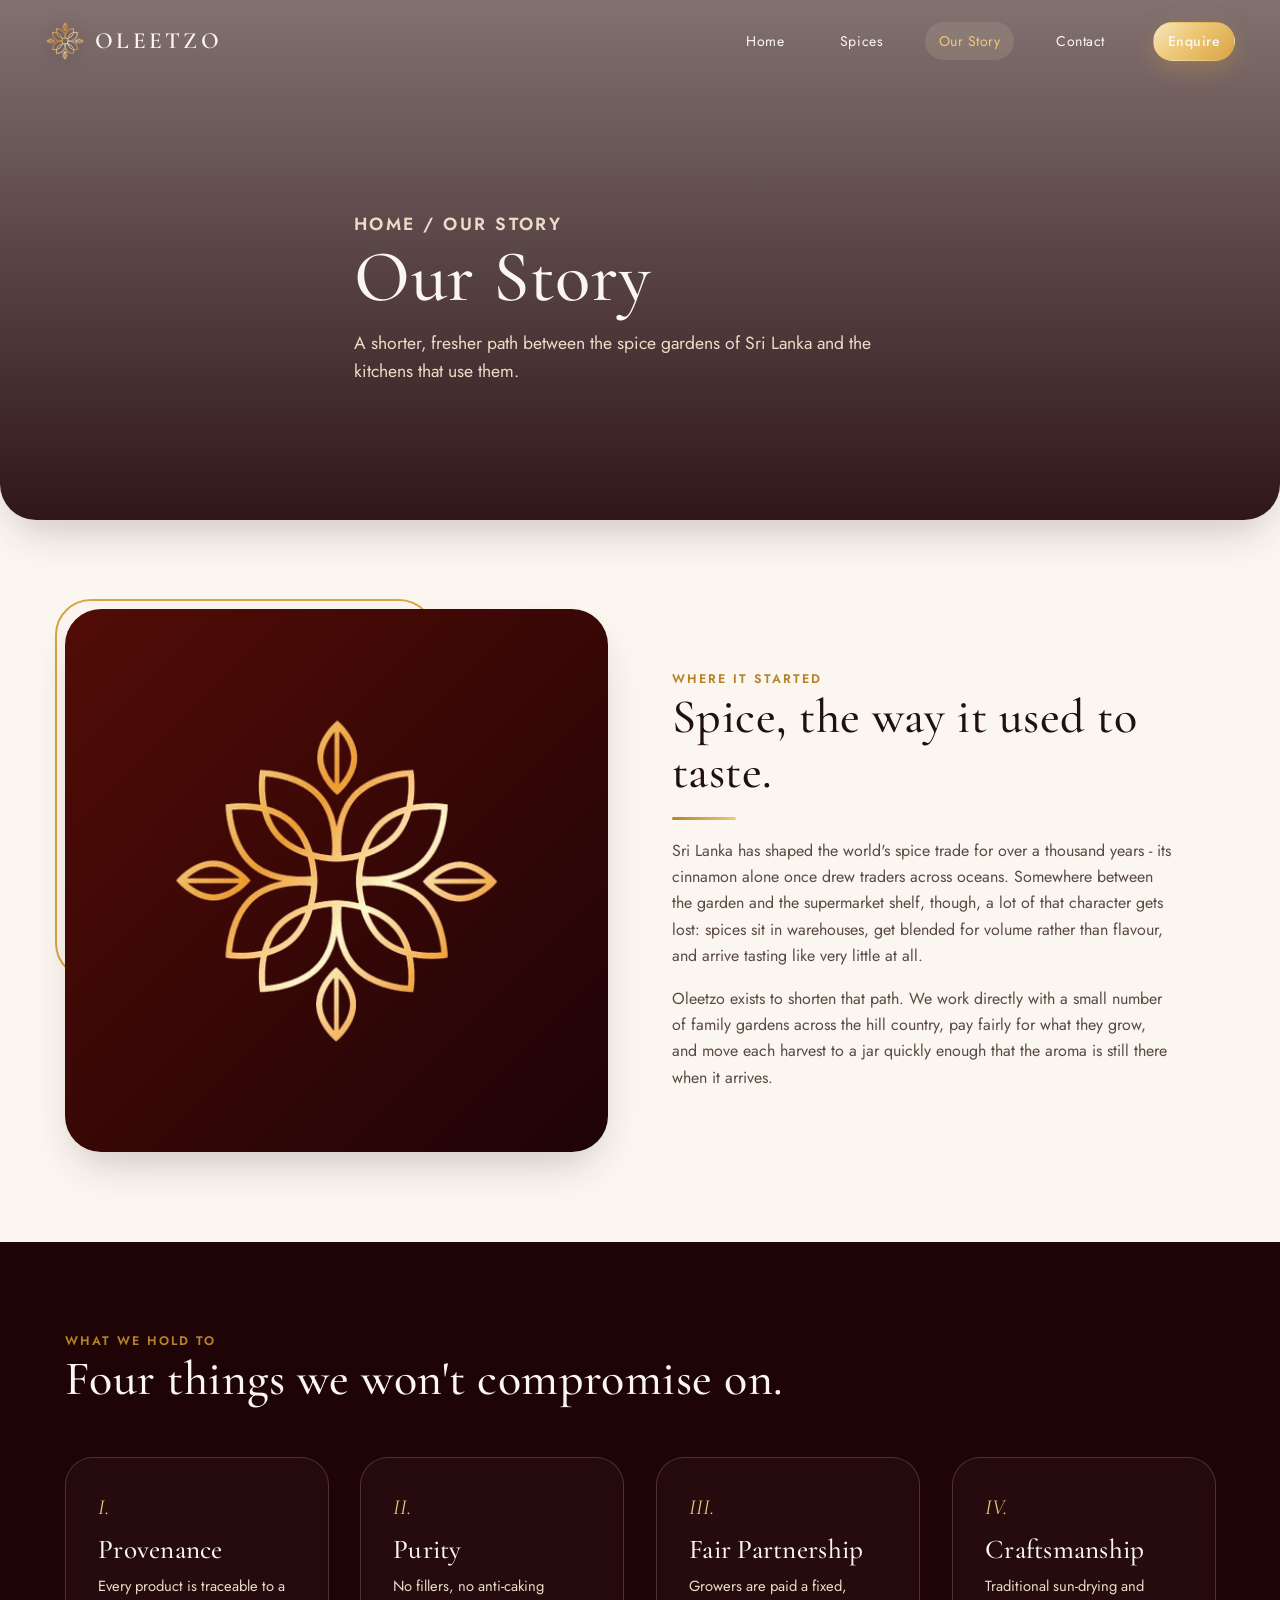
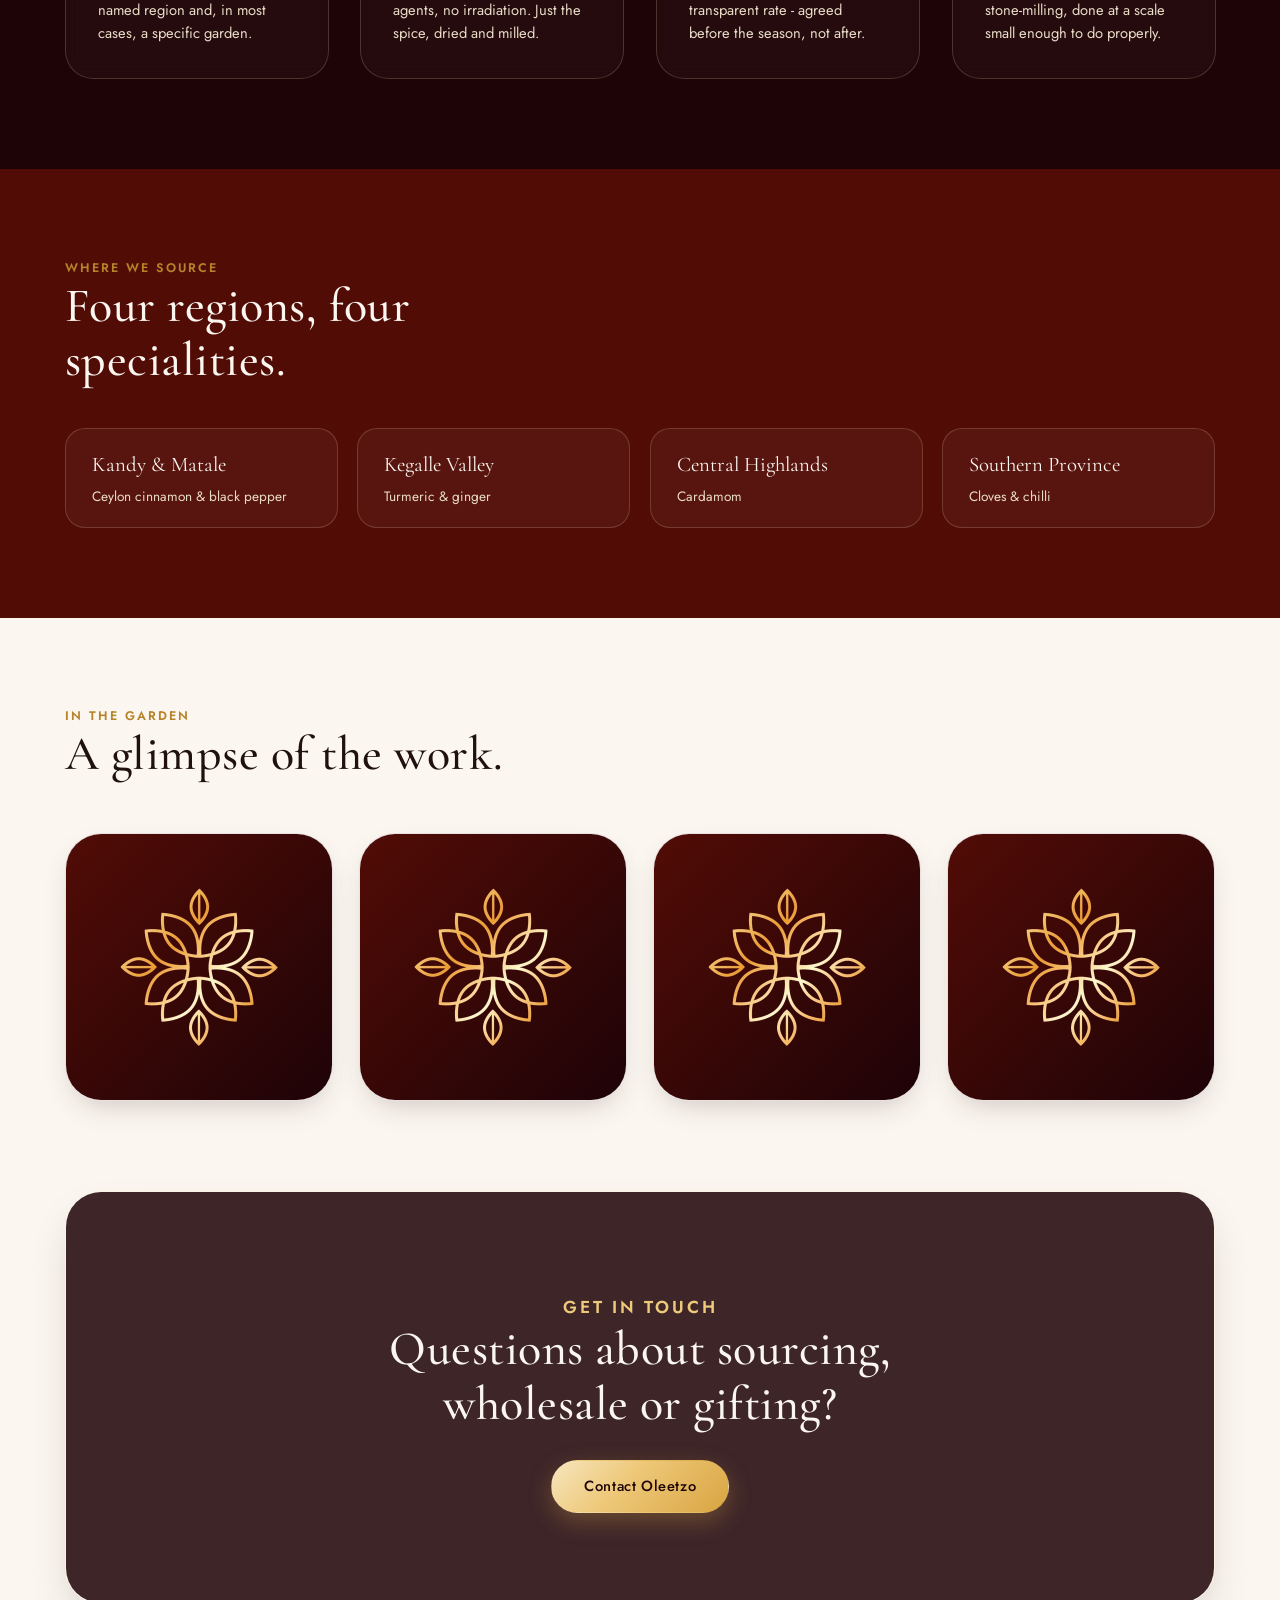
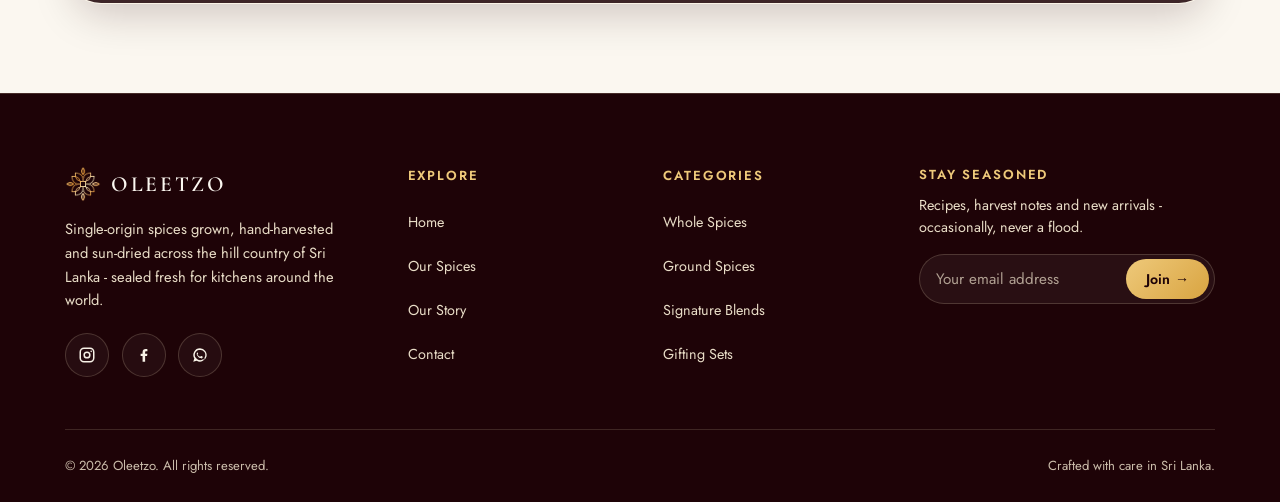
==== commit d2efcd65: "mobile responsive" ====
--- a/about.html
+++ b/about.html
@@ -1,142 +1,183 @@
 <!DOCTYPE html>
 <html lang="en">
+
 <head>
-<meta charset="UTF-8">
-<meta name="viewport" content="width=device-width, initial-scale=1.0">
-<title>Our Story — Oleetzo</title>
-<meta name="description" content="How Oleetzo works with small family gardens across Sri Lanka to bring single-origin spices to your kitchen.">
-<link rel="icon" href="assets/images/logo-mark.png">
-<link rel="stylesheet" href="css/global.css">
+  <meta charset="UTF-8">
+  <meta name="viewport" content="width=device-width, initial-scale=1.0, viewport-fit=cover">
+  <title>Our Story - Oleetzo Ceylon Spices</title>
+  <meta name="description"
+    content="How Oleetzo works with small family gardens across Sri Lanka to bring single-origin spices to your kitchen.">
+  <meta name="theme-color" content="#1e0307">
+  <meta name="apple-mobile-web-app-capable" content="yes">
+  <meta name="apple-mobile-web-app-status-bar-style" content="black-translucent">
+
+  <meta property="og:title" content="Our Story - Oleetzo Ceylon Spices">
+  <meta property="og:description"
+    content="How Oleetzo works with small family gardens across Sri Lanka to bring single-origin spices to your kitchen.">
+  <meta property="og:type" content="website">
+  <meta property="og:image" content="assets/images/logo-mark.png">
+  <meta name="twitter:card" content="summary_large_image">
+
+  <link rel="icon" href="assets/images/logo-mark.png">
+
+  <!-- Performance: Preconnect & Load Google Fonts asynchronously -->
+  <link rel="preconnect" href="https://fonts.googleapis.com">
+  <link rel="preconnect" href="https://fonts.gstatic.com" crossorigin>
+  <link rel="stylesheet"
+    href="https://fonts.googleapis.com/css2?family=Cormorant+Garamond:ital,wght@0,400;0,500;0,600;1,400&family=Jost:wght@300;400;500;600&display=swap">
+
+  <link rel="stylesheet" href="css/global.css">
 </head>
+
 <body data-page="about">
 
-<header id="site-header"></header>
+  <a href="#main-content" class="skip-link">Skip to main content</a>
 
-<section class="page-banner" style="background-image:url('https://commons.wikimedia.org/wiki/Special:FilePath/Marrakesh_spices.jpg?width=1600')">
-  <div class="wrap page-banner-content">
-    <p class="crumb">HOME / OUR STORY</p>
-    <h1>Our Story</h1>
-    <p>A shorter, fresher path between the spice gardens of Sri Lanka and the kitchens that use them.</p>
-  </div>
-</section>
+  <header id="site-header"></header>
 
-<!-- ================= NARRATIVE ================= -->
-<section class="section-cream">
-  <div class="wrap split">
-    <div class="split-media">
-      <img class="ext-img" loading="lazy" src="https://commons.wikimedia.org/wiki/Special:FilePath/Curcuma_longa_roots.jpg?width=900" alt="Fresh turmeric root and powder">
+  <section class="page-banner"
+    style="background-image:url('https://commons.wikimedia.org/wiki/Special:FilePath/Marrakesh_spices.jpg?width=1600')">
+    <div class="wrap page-banner-content">
+      <p class="crumb">HOME / OUR STORY</p>
+      <h1>Our Story</h1>
+      <p>A shorter, fresher path between the spice gardens of Sri Lanka and the kitchens that use them.</p>
     </div>
-    <div class="split-body">
-      <p class="eyebrow">WHERE IT STARTED</p>
-      <h2>Spice, the way it used to taste.</h2>
-      <hr class="gold-rule">
-      <p class="section-lede" style="max-width:50ch;color:var(--ink-soft);">Sri Lanka has shaped the world's spice trade for over a thousand years — its cinnamon alone once drew traders across oceans. Somewhere between the garden and the supermarket shelf, though, a lot of that character gets lost: spices sit in warehouses, get blended for volume rather than flavour, and arrive tasting like very little at all.</p>
-      <p class="section-lede" style="max-width:50ch;color:var(--ink-soft);margin-top:1rem;">Oleetzo exists to shorten that path. We work directly with a small number of family gardens across the hill country, pay fairly for what they grow, and move each harvest to a jar quickly enough that the aroma is still there when it arrives.</p>
-    </div>
-  </div>
-</section>
+  </section>
 
-<!-- ================= VALUES ================= -->
-<section class="section-dark">
-  <div class="wrap">
-    <div class="section-head">
-      <div>
-        <p class="eyebrow">WHAT WE HOLD TO</p>
-        <h2>Four things we won't compromise on.</h2>
+  <!-- ================= NARRATIVE ================= -->
+  <section class="section-cream" id="main-content">
+    <div class="wrap split">
+      <div class="split-media">
+        <img class="ext-img" loading="lazy" decoding="async" width="900" height="600"
+          src="https://commons.wikimedia.org/wiki/Special:FilePath/Curcuma_longa_roots.jpg?width=900"
+          alt="Fresh turmeric root and powder">
+      </div>
+      <div class="split-body">
+        <p class="eyebrow">WHERE IT STARTED</p>
+        <h2>Spice, the way it used to taste.</h2>
+        <hr class="gold-rule">
+        <p class="section-lede" style="max-width:50ch;color:var(--ink-soft);">Sri Lanka has shaped the world's spice
+          trade for over a thousand years - its cinnamon alone once drew traders across oceans. Somewhere between the
+          garden and the supermarket shelf, though, a lot of that character gets lost: spices sit in warehouses, get
+          blended for volume rather than flavour, and arrive tasting like very little at all.</p>
+        <p class="section-lede" style="max-width:50ch;color:var(--ink-soft);margin-top:1rem;">Oleetzo exists to shorten
+          that path. We work directly with a small number of family gardens across the hill country, pay fairly for what
+          they grow, and move each harvest to a jar quickly enough that the aroma is still there when it arrives.</p>
       </div>
     </div>
-    <div class="values-grid">
-      <div class="value-card">
-        <span class="num">I.</span>
-        <h3>Provenance</h3>
-        <p>Every product is traceable to a named region and, in most cases, a specific garden.</p>
+  </section>
+
+  <!-- ================= VALUES ================= -->
+  <section class="section-dark">
+    <div class="wrap">
+      <div class="section-head">
+        <div>
+          <p class="eyebrow">WHAT WE HOLD TO</p>
+          <h2>Four things we won't compromise on.</h2>
+        </div>
       </div>
-      <div class="value-card">
-        <span class="num">II.</span>
-        <h3>Purity</h3>
-        <p>No fillers, no anti-caking agents, no irradiation. Just the spice, dried and milled.</p>
-      </div>
-      <div class="value-card">
-        <span class="num">III.</span>
-        <h3>Fair Partnership</h3>
-        <p>Growers are paid a fixed, transparent rate — agreed before the season, not after.</p>
-      </div>
-      <div class="value-card">
-        <span class="num">IV.</span>
-        <h3>Craftsmanship</h3>
-        <p>Traditional sun-drying and stone-milling, done at a scale small enough to do properly.</p>
+      <div class="values-grid">
+        <div class="value-card">
+          <span class="num">I.</span>
+          <h3>Provenance</h3>
+          <p>Every product is traceable to a named region and, in most cases, a specific garden.</p>
+        </div>
+        <div class="value-card">
+          <span class="num">II.</span>
+          <h3>Purity</h3>
+          <p>No fillers, no anti-caking agents, no irradiation. Just the spice, dried and milled.</p>
+        </div>
+        <div class="value-card">
+          <span class="num">III.</span>
+          <h3>Fair Partnership</h3>
+          <p>Growers are paid a fixed, transparent rate - agreed before the season, not after.</p>
+        </div>
+        <div class="value-card">
+          <span class="num">IV.</span>
+          <h3>Craftsmanship</h3>
+          <p>Traditional sun-drying and stone-milling, done at a scale small enough to do properly.</p>
+        </div>
       </div>
     </div>
-  </div>
-</section>
+  </section>
 
-<!-- ================= REGIONS ================= -->
-<section class="section-mid">
-  <div class="wrap">
-    <p class="eyebrow">WHERE WE SOURCE</p>
-    <h2 style="max-width:16ch;">Four regions, four specialities.</h2>
-    <div class="region-strip">
-      <div class="region">
-        <p class="name">Kandy &amp; Matale</p>
-        <p class="note">Ceylon cinnamon &amp; black pepper</p>
-      </div>
-      <div class="region">
-        <p class="name">Kegalle Valley</p>
-        <p class="note">Turmeric &amp; ginger</p>
-      </div>
-      <div class="region">
-        <p class="name">Central Highlands</p>
-        <p class="note">Cardamom</p>
-      </div>
-      <div class="region">
-        <p class="name">Southern Province</p>
-        <p class="note">Cloves &amp; chilli</p>
+  <!-- ================= REGIONS ================= -->
+  <section class="section-mid">
+    <div class="wrap">
+      <p class="eyebrow">WHERE WE SOURCE</p>
+      <h2 style="max-width:20ch;">Four regions, four specialities.</h2>
+      <div class="region-strip">
+        <div class="region">
+          <p class="name">Kandy &amp; Matale</p>
+          <p class="note">Ceylon cinnamon &amp; black pepper</p>
+        </div>
+        <div class="region">
+          <p class="name">Kegalle Valley</p>
+          <p class="note">Turmeric &amp; ginger</p>
+        </div>
+        <div class="region">
+          <p class="name">Central Highlands</p>
+          <p class="note">Cardamom</p>
+        </div>
+        <div class="region">
+          <p class="name">Southern Province</p>
+          <p class="note">Cloves &amp; chilli</p>
+        </div>
       </div>
     </div>
-  </div>
-</section>
+  </section>
 
-<!-- ================= CRAFT REPEAT / GALLERY ================= -->
-<section class="section-cream">
-  <div class="wrap">
-    <div class="section-head">
-      <div>
-        <p class="eyebrow">IN THE GARDEN</p>
-        <h2>A glimpse of the work.</h2>
+  <!-- ================= CRAFT REPEAT / GALLERY ================= -->
+  <section class="section-cream">
+    <div class="wrap">
+      <div class="section-head">
+        <div>
+          <p class="eyebrow">IN THE GARDEN</p>
+          <h2>A glimpse of the work.</h2>
+        </div>
+      </div>
+      <div class="spice-grid">
+        <div class="spice-card">
+          <div class="frame"><img class="ext-img" loading="lazy" decoding="async" width="700" height="700"
+              src="https://commons.wikimedia.org/wiki/Special:FilePath/Cinnamomum_verum_spices.jpg?width=700"
+              alt="Ceylon cinnamon sticks and flowers"></div>
+        </div>
+        <div class="spice-card">
+          <div class="frame"><img class="ext-img" loading="lazy" decoding="async" width="700" height="700"
+              src="https://commons.wikimedia.org/wiki/Special:FilePath/Bengali_spices.JPG?width=700"
+              alt="A household mix of dried spices"></div>
+        </div>
+        <div class="spice-card">
+          <div class="frame"><img class="ext-img" loading="lazy" decoding="async" width="700" height="700"
+              src="https://commons.wikimedia.org/wiki/Special:FilePath/Morocco%2C_Spices.JPG?width=700"
+              alt="Open-air spice stall"></div>
+        </div>
+        <div class="spice-card">
+          <div class="frame"><img class="ext-img" loading="lazy" decoding="async" width="700" height="700"
+              src="https://commons.wikimedia.org/wiki/Special:FilePath/Spicesindia.jpg?width=700"
+              alt="Colourful ground spices"></div>
+        </div>
       </div>
     </div>
-    <div class="spice-grid" style="grid-template-columns:repeat(4,1fr);">
-      <div class="spice-card">
-        <div class="frame"><img class="ext-img" loading="lazy" src="https://commons.wikimedia.org/wiki/Special:FilePath/Cinnamomum_verum_spices.jpg?width=700" alt="Ceylon cinnamon sticks and flowers"></div>
-      </div>
-      <div class="spice-card">
-        <div class="frame"><img class="ext-img" loading="lazy" src="https://commons.wikimedia.org/wiki/Special:FilePath/Bengali_spices.JPG?width=700" alt="A household mix of dried spices"></div>
-      </div>
-      <div class="spice-card">
-        <div class="frame"><img class="ext-img" loading="lazy" src="https://commons.wikimedia.org/wiki/Special:FilePath/Morocco%2C_Spices.JPG?width=700" alt="Open-air spice stall"></div>
-      </div>
-      <div class="spice-card">
-        <div class="frame"><img class="ext-img" loading="lazy" src="https://commons.wikimedia.org/wiki/Special:FilePath/Spicesindia.jpg?width=700" alt="Colourful ground spices"></div>
+  </section>
+
+  <!-- ================= CTA ================= -->
+  <section class="section-cream" style="padding-top:0;">
+    <div class="wrap">
+      <div class="cta-banner"
+        style="background-image:url('https://commons.wikimedia.org/wiki/Special:FilePath/Cinnamomum_verum_spices.jpg?width=1400')">
+        <p class="eyebrow" style="color:var(--gold-300);">GET IN TOUCH</p>
+        <h2>Questions about sourcing, wholesale or gifting?</h2>
+        <a class="btn btn-gold" href="contact.html">Contact Oleetzo</a>
       </div>
     </div>
-  </div>
-</section>
+  </section>
 
-<!-- ================= CTA ================= -->
-<section class="section-cream" style="padding-top:0;">
-  <div class="wrap">
-    <div class="cta-banner" style="background-image:url('https://commons.wikimedia.org/wiki/Special:FilePath/Cinnamomum_verum_spices.jpg?width=1400')">
-      <p class="eyebrow" style="color:var(--gold-300);">GET IN TOUCH</p>
-      <h2>Questions about sourcing, wholesale or gifting?</h2>
-      <a class="btn btn-gold" href="contact.html">Contact Oleetzo</a>
-    </div>
-  </div>
-</section>
+  <footer id="site-footer"></footer>
 
-<footer id="site-footer"></footer>
+  <script src="js/header.js"></script>
+  <script src="js/footer.js"></script>
+  <script src="js/main.js"></script>
+</body>
 
-<script src="js/header.js"></script>
-<script src="js/footer.js"></script>
-<script src="js/main.js"></script>
-</body>
-</html>
+</html>
--- a/css/global.css
+++ b/css/global.css
@@ -1,34 +1,33 @@
 /* =====================================================
-   OLEETZO — Global Stylesheet
+   OLEETZO - Global Stylesheet
    Luxury Ceylon spice house styling.
    Modern rounded design system, preloader, dynamic motions.
+   Completely device & mobile responsive across all screens.
    ===================================================== */
 
-@import url('https://fonts.googleapis.com/css2?family=Cormorant+Garamond:ital,wght@0,400;0,500;0,600;1,400&family=Jost:wght@300;400;500;600&display=swap');
-
-:root{
+:root {
   /* ---- palette ---- */
-  --wine-950:#1e0307;
-  --wine-900:#3d0002;
-  --wine-800:#520c06;
-  --wine-700:#6b140a;
-  --gold-100:#f7e6bf;
-  --gold-300:#eec97a;
-  --gold-500:#d9a441;
-  --gold-700:#b6822a;
-  --ivory:#fbf7f0;
-  --ivory-dim:#e9ddc7;
-  --ink:#20110e;
-  --ink-soft:#5a4a44;
-  --line-on-dark:rgba(247,230,191,0.18);
-  --line-on-light:rgba(74,10,10,0.12);
-
-  /* ---- type ---- */
-  --f-display:'Cormorant Garamond', serif;
-  --f-body:'Jost', sans-serif;
+  --wine-950: #1e0307;
+  --wine-900: #3d0002;
+  --wine-800: #520c06;
+  --wine-700: #6b140a;
+  --gold-100: #f7e6bf;
+  --gold-300: #eec97a;
+  --gold-500: #d9a441;
+  --gold-700: #b6822a;
+  --ivory: #fbf7f0;
+  --ivory-dim: #e9ddc7;
+  --ink: #20110e;
+  --ink-soft: #5a4a44;
+  --line-on-dark: rgba(247, 230, 191, 0.18);
+  --line-on-light: rgba(74, 10, 10, 0.12);
+
+  /* ---- typography ---- */
+  --f-display: 'Cormorant Garamond', Georgia, serif;
+  --f-body: 'Jost', -apple-system, BlinkMacSystemFont, 'Segoe UI', Roboto, Helvetica, Arial, sans-serif;
 
   /* ---- spacing / rounded radius design system ---- */
-  --gutter:clamp(1.25rem, 4vw, 3.5rem);
+  --gutter: clamp(1rem, 3.5vw, 3.25rem);
   --radius-xs: 8px;
   --radius-sm: 14px;
   --radius-md: 20px;
@@ -39,54 +38,173 @@
   --max: 1240px;
   --dur: 0.4s;
 
-  --shadow-soft: 0 12px 32px -8px rgba(38, 5, 10, 0.08);
-  --shadow-hover: 0 24px 48px -12px rgba(38, 5, 10, 0.22);
-  --shadow-gold: 0 12px 30px rgba(238, 201, 122, 0.28);
-}
-
-*,*::before,*::after{ box-sizing:border-box; }
-html{ scroll-behavior:smooth; }
-body{
-  margin:0;
-  font-family:var(--f-body);
-  color:var(--ink);
-  background:var(--ivory);
-  -webkit-font-smoothing:antialiased;
-  line-height:1.6;
-  overflow-x:hidden;
-}
-img{ max-width:100%; display:block; }
-img.ext-img.fallback{ object-fit:contain !important; padding:18% !important; background:linear-gradient(135deg, var(--wine-800), var(--wine-950)); }
-a{ color:inherit; text-decoration:none; }
-ul{ list-style:none; margin:0; padding:0; }
-button{ font-family:inherit; cursor:pointer; }
-input,textarea,select{ font-family:inherit; }
-
-@media (prefers-reduced-motion: reduce){
-  *{ animation-duration:0.001ms !important; animation-iteration-count:1 !important; transition-duration:0.001ms !important; scroll-behavior:auto !important; }
-}
-
-:focus-visible{ outline:2px solid var(--gold-500); outline-offset:3px; }
-
-.wrap{ max-width:var(--max); margin-inline:auto; padding-inline:var(--gutter); }
-
-h1,h2,h3,h4{ font-family:var(--f-display); font-weight:500; margin:0; letter-spacing:0.01em; }
-h1{ font-size:clamp(2.6rem, 6vw, 5rem); line-height:1.04; }
-h2{ font-size:clamp(2rem, 4vw, 3rem); line-height:1.1; }
-h3{ font-size:clamp(1.35rem, 2.4vw, 1.7rem); }
-p{ margin:0; }
-.eyebrow{
-  font-family:var(--f-body); font-size:0.78rem; letter-spacing:0.16em;
-  color:var(--gold-700); text-transform:none; font-weight:500;
-}
-.section-lede{
-  max-width:44ch; color:var(--ink-soft); font-size:1.05rem;
-}
-
-.gold-rule{
-  width:64px; height:3px; border:0; border-radius:var(--radius-pill);
-  background:linear-gradient(90deg, var(--gold-700), var(--gold-300));
-  margin:1.1rem 0;
+  --shadow-soft: 0 10px 30px -8px rgba(38, 5, 10, 0.08);
+  --shadow-hover: 0 20px 44px -12px rgba(38, 5, 10, 0.22);
+  --shadow-gold: 0 10px 28px rgba(238, 201, 122, 0.28);
+}
+
+*,
+*::before,
+*::after {
+  box-sizing: border-box;
+}
+
+html {
+  scroll-behavior: smooth;
+  -webkit-text-size-adjust: 100%;
+  text-size-adjust: 100%;
+  overflow-x: clip;
+}
+
+body {
+  margin: 0;
+  font-family: var(--f-body);
+  color: var(--ink);
+  background: var(--ivory);
+  -webkit-font-smoothing: antialiased;
+  -moz-osx-font-smoothing: grayscale;
+  line-height: 1.6;
+  overflow-x: clip;
+  width: 100%;
+  position: relative;
+  min-height: 100vh;
+}
+
+/* Accessibility Skip Link */
+.skip-link {
+  position: absolute;
+  top: -120px;
+  left: 1rem;
+  background: var(--gold-500);
+  color: var(--wine-950);
+  padding: 0.8rem 1.5rem;
+  border-radius: var(--radius-pill);
+  font-weight: 600;
+  font-size: 0.9rem;
+  z-index: 999999;
+  box-shadow: 0 8px 24px rgba(0, 0, 0, 0.3);
+  transition: top 0.25s ease;
+  text-decoration: none;
+}
+
+.skip-link:focus {
+  top: 1rem;
+  outline: 3px solid var(--ivory);
+}
+
+img {
+  max-width: 100%;
+  height: auto;
+  display: block;
+}
+
+img.ext-img.fallback {
+  object-fit: contain !important;
+  padding: 18% !important;
+  background: linear-gradient(135deg, var(--wine-800), var(--wine-950));
+}
+
+a {
+  color: inherit;
+  text-decoration: none;
+  -webkit-tap-highlight-color: transparent;
+}
+
+ul {
+  list-style: none;
+  margin: 0;
+  padding: 0;
+}
+
+input,
+textarea,
+select,
+button {
+  font-family: inherit;
+  font-size: 1rem;
+}
+
+@media (prefers-reduced-motion: reduce) {
+  * {
+    animation-duration: 0.001ms !important;
+    animation-iteration-count: 1 !important;
+    transition-duration: 0.001ms !important;
+    scroll-behavior: auto !important;
+  }
+}
+
+:focus-visible {
+  outline: 2px solid var(--gold-500);
+  outline-offset: 3px;
+}
+
+.wrap {
+  max-width: var(--max);
+  margin-inline: auto;
+  padding-inline: var(--gutter);
+  padding-left: max(var(--gutter), env(safe-area-inset-left));
+  padding-right: max(var(--gutter), env(safe-area-inset-right));
+}
+
+h1,
+h2,
+h3,
+h4 {
+  font-family: var(--f-display);
+  font-weight: 500;
+  margin: 0;
+  letter-spacing: 0.01em;
+  overflow-wrap: break-word;
+}
+
+h1 {
+  font-size: clamp(2rem, 5.2vw + 0.4rem, 4.8rem);
+  line-height: 1.06;
+}
+
+h2 {
+  font-size: clamp(1.65rem, 3.6vw + 0.3rem, 3rem);
+  line-height: 1.14;
+}
+
+h3 {
+  font-size: clamp(1.2rem, 2vw + 0.25rem, 1.7rem);
+  line-height: 1.25;
+}
+
+h4 {
+  font-size: clamp(0.95rem, 1.2vw + 0.2rem, 1.18rem);
+  line-height: 1.35;
+}
+
+p {
+  margin: 0;
+  overflow-wrap: break-word;
+}
+
+.eyebrow {
+  font-family: var(--f-body);
+  font-size: 0.78rem;
+  letter-spacing: 0.16em;
+  color: var(--gold-700);
+  text-transform: uppercase;
+  font-weight: 600;
+}
+
+.section-lede {
+  max-width: 44ch;
+  color: var(--ink-soft);
+  font-size: clamp(0.95rem, 1vw + 0.2rem, 1.06rem);
+  line-height: 1.65;
+}
+
+.gold-rule {
+  width: 64px;
+  height: 3px;
+  border: 0;
+  border-radius: var(--radius-pill);
+  background: linear-gradient(90deg, var(--gold-700), var(--gold-300));
+  margin: 1.1rem 0;
 }
 
 /* =====================================================
@@ -102,13 +220,15 @@
   justify-content: center;
   padding: 2rem;
   overflow: hidden;
-  transition: opacity 0.8s cubic-bezier(0.16, 1, 0.3, 1), transform 0.8s cubic-bezier(0.16, 1, 0.3, 1);
-}
+  transition: opacity 0.7s cubic-bezier(0.16, 1, 0.3, 1), transform 0.7s cubic-bezier(0.16, 1, 0.3, 1);
+}
+
 .loader-overlay.is-loaded {
   opacity: 0;
-  transform: scale(1.06);
+  transform: scale(1.05);
   pointer-events: none;
 }
+
 .loader-content {
   display: flex;
   flex-direction: column;
@@ -118,23 +238,26 @@
   position: relative;
   z-index: 2;
 }
+
 .loader-emblem-wrap {
   position: relative;
-  width: 120px;
-  height: 120px;
+  width: 110px;
+  height: 110px;
   display: flex;
   align-items: center;
   justify-content: center;
-  margin-bottom: 1.8rem;
-}
+  margin-bottom: 1.6rem;
+}
+
 .loader-logo-mark {
-  width: 90px;
+  width: 82px;
   height: auto;
   position: relative;
   z-index: 3;
   animation: emblemBloom 2.4s cubic-bezier(0.16, 1, 0.3, 1) infinite alternate;
   filter: drop-shadow(0 0 25px rgba(238, 201, 122, 0.7));
 }
+
 .loader-glow-ring {
   position: absolute;
   inset: -10px;
@@ -143,9 +266,11 @@
   animation: ringExpand 2.4s ease-out infinite;
   z-index: 1;
 }
+
 .loader-glow-ring.ring-2 {
   animation-delay: 1.2s;
 }
+
 @keyframes emblemBloom {
   0% {
     transform: scale(0.85) rotate(-6deg);
@@ -156,6 +281,7 @@
     filter: drop-shadow(0 0 35px rgba(238, 201, 122, 0.9));
   }
 }
+
 @keyframes ringExpand {
   0% {
     transform: scale(0.6);
@@ -168,9 +294,10 @@
     border-color: rgba(238, 201, 122, 0);
   }
 }
+
 .loader-title {
   font-family: var(--f-display);
-  font-size: 2.2rem;
+  font-size: clamp(1.8rem, 5vw, 2.3rem);
   font-weight: 600;
   color: var(--ivory);
   letter-spacing: 0.28em;
@@ -180,6 +307,7 @@
   -webkit-text-fill-color: transparent;
   animation: titleShimmer 2s ease-in-out infinite alternate;
 }
+
 .loader-sub {
   font-family: var(--f-body);
   font-size: 0.75rem;
@@ -189,15 +317,17 @@
   text-transform: uppercase;
   opacity: 0.85;
 }
+
 .loader-progress-bar {
-  width: 160px;
+  width: 150px;
   height: 3px;
   background: rgba(247, 230, 191, 0.15);
   border-radius: 999px;
   overflow: hidden;
-  margin-top: 1.8rem;
+  margin-top: 1.6rem;
   position: relative;
 }
+
 .loader-progress-fill {
   height: 100%;
   width: 0%;
@@ -206,11 +336,13 @@
   box-shadow: 0 0 12px var(--gold-300);
   animation: loaderProgress 1.4s ease-out forwards;
 }
+
 @keyframes loaderProgress {
   0% { width: 0%; }
   50% { width: 70%; }
   100% { width: 100%; }
 }
+
 @keyframes titleShimmer {
   0% { opacity: 0.8; letter-spacing: 0.25em; }
   100% { opacity: 1; letter-spacing: 0.32em; }
@@ -219,482 +351,1960 @@
 /* ---- SCROLL REVEAL ANIMATIONS ---- */
 .reveal {
   opacity: 0;
-  transform: translateY(35px) scale(0.97);
-  transition: opacity 0.85s cubic-bezier(0.16, 1, 0.3, 1), transform 0.85s cubic-bezier(0.16, 1, 0.3, 1);
+  transform: translateY(30px) scale(0.98);
+  transition: opacity 0.8s cubic-bezier(0.16, 1, 0.3, 1), transform 0.8s cubic-bezier(0.16, 1, 0.3, 1);
   will-change: opacity, transform;
 }
+
 .reveal.revealed {
   opacity: 1;
   transform: translateY(0) scale(1);
 }
-.stagger-1 { transition-delay: 0.1s; }
-.stagger-2 { transition-delay: 0.2s; }
-.stagger-3 { transition-delay: 0.3s; }
-.stagger-4 { transition-delay: 0.4s; }
-.stagger-5 { transition-delay: 0.5s; }
+
+.stagger-1 { transition-delay: 0.08s; }
+.stagger-2 { transition-delay: 0.16s; }
+.stagger-3 { transition-delay: 0.24s; }
+.stagger-4 { transition-delay: 0.32s; }
+.stagger-5 { transition-delay: 0.40s; }
 
 /* ---- BUTTONS ---- */
-.btn{
-  display:inline-flex; align-items:center; justify-content:center; gap:0.65rem;
-  padding:0.9rem 2.2rem;
-  font-size:0.92rem; font-weight:500; letter-spacing:0.04em;
-  border:1px solid transparent;
-  border-radius:var(--radius-pill);
-  position:relative; overflow:hidden; z-index:1;
-  transition:all 0.4s cubic-bezier(0.16, 1, 0.3, 1);
-  box-shadow:var(--shadow-soft);
-}
-.btn::before{
-  content:''; position:absolute; top:0; left:-100%; width:100%; height:100%;
-  background:linear-gradient(90deg, transparent, rgba(255,255,255,0.35), transparent);
-  transition:left 0.6s ease; z-index:-1;
-}
-.btn:hover::before{ left:100%; }
-.btn-gold{
-  background:linear-gradient(135deg, #f7e6bf 0%, #eec97a 40%, #d9a441 100%);
-  color:var(--wine-950);
-  box-shadow: 0 8px 24px rgba(217,164,65,0.3);
-}
-.btn-gold:hover{
-  transform:translateY(-3px) scale(1.02);
-  box-shadow: 0 14px 32px rgba(217,164,65,0.45);
-  color:var(--wine-950);
-}
-.btn-line{
-  border-color:var(--line-on-dark); color:var(--ivory);
-  background:rgba(247,230,191,0.06);
-  backdrop-filter:blur(8px);
-}
-.btn-line:hover{
-  border-color:var(--gold-300); color:var(--gold-300);
-  transform:translateY(-3px) scale(1.02);
-  background:rgba(247,230,191,0.12);
-  box-shadow: 0 8px 24px rgba(0,0,0,0.3);
-}
-.btn-line-dark{
-  border-color:var(--line-on-light); color:var(--ink);
-  background:rgba(255,255,255,0.6);
-  backdrop-filter:blur(8px);
-}
-.btn-line-dark:hover{
-  border-color:var(--wine-800); color:var(--wine-800);
-  transform:translateY(-3px) scale(1.02);
-  background:rgba(255,255,255,0.9);
-  box-shadow: 0 10px 24px rgba(76,0,2,0.15);
+.btn {
+  display: inline-flex;
+  align-items: center;
+  justify-content: center;
+  gap: 0.65rem;
+  padding: 0.85rem 2rem;
+  min-height: 46px;
+  font-size: 0.92rem;
+  font-weight: 500;
+  letter-spacing: 0.04em;
+  border: 1px solid transparent;
+  border-radius: var(--radius-pill);
+  position: relative;
+  overflow: hidden;
+  z-index: 1;
+  transition: transform 0.35s cubic-bezier(0.16, 1, 0.3, 1), box-shadow 0.35s cubic-bezier(0.16, 1, 0.3, 1), background 0.35s ease, border-color 0.35s ease, color 0.35s ease;
+  box-shadow: var(--shadow-soft);
+  cursor: pointer;
+  -webkit-tap-highlight-color: transparent;
+  text-align: center;
+}
+
+.btn::before {
+  content: '';
+  position: absolute;
+  top: 0;
+  left: -100%;
+  width: 100%;
+  height: 100%;
+  background: linear-gradient(90deg, transparent, rgba(255, 255, 255, 0.35), transparent);
+  transition: left 0.6s ease;
+  z-index: -1;
+}
+
+.btn:hover::before {
+  left: 100%;
+}
+
+.btn-gold {
+  background: linear-gradient(135deg, #f7e6bf 0%, #eec97a 40%, #d9a441 100%);
+  color: var(--wine-950);
+  box-shadow: 0 8px 24px rgba(217, 164, 65, 0.3);
+}
+
+.btn-gold:hover {
+  transform: translateY(-2px) scale(1.02);
+  box-shadow: 0 14px 32px rgba(217, 164, 65, 0.45);
+  color: var(--wine-950);
+}
+
+.btn-line {
+  border-color: var(--line-on-dark);
+  color: var(--ivory);
+  background: rgba(247, 230, 191, 0.06);
+  backdrop-filter: blur(8px);
+  -webkit-backdrop-filter: blur(8px);
+}
+
+.btn-line:hover {
+  border-color: var(--gold-300);
+  color: var(--gold-300);
+  transform: translateY(-2px) scale(1.02);
+  background: rgba(247, 230, 191, 0.12);
+  box-shadow: 0 8px 24px rgba(0, 0, 0, 0.3);
+}
+
+.btn-line-dark {
+  border-color: var(--line-on-light);
+  color: var(--ink);
+  background: rgba(255, 255, 255, 0.7);
+  backdrop-filter: blur(8px);
+  -webkit-backdrop-filter: blur(8px);
+}
+
+.btn-line-dark:hover {
+  border-color: var(--wine-800);
+  color: var(--wine-800);
+  transform: translateY(-2px) scale(1.02);
+  background: rgba(255, 255, 255, 0.95);
+  box-shadow: 0 10px 24px rgba(76, 0, 2, 0.15);
 }
 
 /* =====================================================
    HEADER / FLOATING PILL NAV
    ===================================================== */
-#site-header{ position:fixed; inset:0 0 auto 0; z-index:500; pointer-events:none; }
-#site-header > * { pointer-events:auto; }
-.nav{
-  display:flex; align-items:center; justify-content:space-between;
-  padding:1.2rem var(--gutter);
-  transition:all 0.5s cubic-bezier(0.16, 1, 0.3, 1);
-}
-.nav.is-scrolled{
-  margin: 0.8rem auto;
+#site-header {
+  position: fixed;
+  inset: 0 0 auto 0;
+  z-index: 900;
+  pointer-events: none;
+}
+
+#site-header > * {
+  pointer-events: auto;
+}
+
+.nav {
+  display: flex;
+  align-items: center;
+  justify-content: space-between;
+  padding: 1.2rem var(--gutter);
+  transition: all 0.45s cubic-bezier(0.16, 1, 0.3, 1);
+  padding-left: max(var(--gutter), env(safe-area-inset-left));
+  padding-right: max(var(--gutter), env(safe-area-inset-right));
+}
+
+.nav.is-scrolled {
+  margin: 0.6rem auto;
   max-width: var(--max);
-  width: calc(100% - clamp(1.5rem, 4vw, 4rem));
-  background: rgba(30, 3, 7, 0.88);
+  width: calc(100% - clamp(1rem, 3.5vw, 3rem));
+  background: rgba(30, 3, 7, 0.9);
   backdrop-filter: blur(18px);
   -webkit-backdrop-filter: blur(18px);
-  padding: 0.75rem 1.8rem;
+  padding: 0.65rem clamp(1rem, 2.5vw, 1.8rem);
   border-radius: var(--radius-pill);
   border: 1px solid rgba(247, 230, 191, 0.18);
-  box-shadow: 0 16px 40px rgba(0, 0, 0, 0.38);
-}
-.nav-brand{ display:flex; align-items:center; gap:0.65rem; transition:transform 0.3s ease; }
-.nav-brand:hover{ transform:scale(1.03); }
-.nav-brand img{ height:40px; width:auto; filter:drop-shadow(0 2px 8px rgba(0,0,0,0.3)); }
-.nav-brand span{
-  font-family:var(--f-display); color:var(--ivory);
-  font-size:1.4rem; letter-spacing:0.14em; font-weight:600;
-}
-.nav-links{ display:flex; align-items:center; gap:2.1rem; }
-.nav-links a{
-  color:var(--ivory); font-size:0.88rem; letter-spacing:0.04em;
-  position:relative; padding:0.4rem 0.8rem; border-radius:var(--radius-pill);
-  transition:all 0.3s ease;
-}
-.nav-links a:hover, .nav-links a.active{
-  color:var(--gold-300);
-  background:rgba(247,230,191,0.1);
-}
-.nav-cta{ margin-left:0.5rem; }
-.nav-toggle{
-  display:none; flex-direction:column; gap:5px; background:none; border:0; padding:8px;
-  border-radius:var(--radius-pill); background:rgba(247,230,191,0.1);
-}
-.nav-toggle span{ width:24px; height:2px; background:var(--ivory); border-radius:2px; }
-
-.nav-mobile{
-  display:none; position:fixed; inset:0; z-index:600;
-  background:radial-gradient(circle at center, var(--wine-900), var(--wine-950));
-  flex-direction:column;
-  padding:2rem var(--gutter) 3rem;
-  backdrop-filter:blur(20px);
-}
-.nav-mobile.open{ display:flex; }
-.nav-mobile-top{ display:flex; justify-content:space-between; align-items:center; }
-.nav-mobile-close{ background:rgba(247,230,191,0.1); border:0; color:var(--ivory); font-size:1.8rem; width:44px; height:44px; border-radius:50%; display:flex; align-items:center; justify-content:center; }
-.nav-mobile-links{ margin-top:3rem; display:flex; flex-direction:column; gap:1.6rem; align-items:center; text-align:center; }
-.nav-mobile-links a{ font-family:var(--f-display); font-size:2rem; color:var(--ivory); padding:0.4rem 1.5rem; border-radius:var(--radius-pill); transition:all 0.3s ease; }
-.nav-mobile-links a.active, .nav-mobile-links a:hover{ color:var(--gold-300); background:rgba(247,230,191,0.1); }
-
-@media (max-width: 880px){
-  .nav-links{ display:none; }
-  .nav-toggle{ display:flex; }
+  box-shadow: 0 16px 40px rgba(0, 0, 0, 0.4);
+}
+
+.nav-brand {
+  display: flex;
+  align-items: center;
+  gap: 0.65rem;
+  transition: transform 0.3s ease;
+  min-height: 44px;
+}
+
+.nav-brand:hover {
+  transform: scale(1.03);
+}
+
+.nav-brand img {
+  height: clamp(32px, 4vw, 40px);
+  width: auto;
+  filter: drop-shadow(0 2px 8px rgba(0, 0, 0, 0.3));
+}
+
+.nav-brand span {
+  font-family: var(--f-display);
+  color: var(--ivory);
+  font-size: clamp(1.2rem, 2vw, 1.45rem);
+  letter-spacing: 0.14em;
+  font-weight: 600;
+}
+
+.nav-links {
+  display: flex;
+  align-items: center;
+  gap: clamp(1.2rem, 2.2vw, 2.2rem);
+}
+
+.nav-links a {
+  color: var(--ivory);
+  font-size: 0.88rem;
+  letter-spacing: 0.04em;
+  position: relative;
+  padding: 0.45rem 0.85rem;
+  border-radius: var(--radius-pill);
+  transition: all 0.25s ease;
+  min-height: 38px;
+  display: inline-flex;
+  align-items: center;
+}
+
+.nav-links a:hover,
+.nav-links a.active {
+  color: var(--gold-300);
+  background: rgba(247, 230, 191, 0.12);
+}
+
+.nav-cta {
+  margin-left: 0.4rem;
+  padding: 0.55rem 1.4rem;
+  min-height: 38px;
+  font-size: 0.85rem;
+}
+
+.nav-toggle {
+  display: none;
+  flex-direction: column;
+  justify-content: center;
+  align-items: center;
+  gap: 5px;
+  background: rgba(247, 230, 191, 0.12);
+  border: 1px solid rgba(247, 230, 191, 0.2);
+  padding: 0;
+  width: 44px;
+  height: 44px;
+  border-radius: var(--radius-pill);
+  transition: background 0.25s ease, transform 0.25s ease;
+  cursor: pointer;
+  -webkit-tap-highlight-color: transparent;
+}
+
+.nav-toggle:active {
+  background: rgba(247, 230, 191, 0.25);
+  transform: scale(0.95);
+}
+
+.nav-toggle span {
+  width: 22px;
+  height: 2px;
+  background: var(--ivory);
+  border-radius: 2px;
+  transition: transform 0.3s ease;
+}
+
+/* Mobile Nav Drawer */
+.nav-mobile {
+  display: none;
+  position: fixed;
+  inset: 0;
+  z-index: 1000;
+  background: radial-gradient(circle at top right, #3d0002 0%, #1e0307 80%);
+  flex-direction: column;
+  justify-content: space-between;
+  padding: max(1.5rem, env(safe-area-inset-top)) max(var(--gutter), env(safe-area-inset-right)) max(2rem, env(safe-area-inset-bottom)) max(var(--gutter), env(safe-area-inset-left));
+  backdrop-filter: blur(28px);
+  -webkit-backdrop-filter: blur(28px);
+  overflow-y: auto;
+  -webkit-overflow-scrolling: touch;
+  overscroll-behavior: contain;
+}
+
+.nav-mobile.open {
+  display: flex;
+  animation: mobileMenuFade 0.35s cubic-bezier(0.16, 1, 0.3, 1) forwards;
+}
+
+@keyframes mobileMenuFade {
+  from {
+    opacity: 0;
+    transform: translateY(-8px);
+  }
+  to {
+    opacity: 1;
+    transform: translateY(0);
+  }
+}
+
+.nav-mobile-top {
+  display: flex;
+  justify-content: space-between;
+  align-items: center;
+  width: 100%;
+}
+
+.nav-mobile-close {
+  background: rgba(247, 230, 191, 0.14);
+  border: 1px solid rgba(247, 230, 191, 0.2);
+  color: var(--ivory);
+  font-size: 1.8rem;
+  width: 44px;
+  height: 44px;
+  border-radius: 50%;
+  display: flex;
+  align-items: center;
+  justify-content: center;
+  transition: all 0.25s ease;
+  cursor: pointer;
+  -webkit-tap-highlight-color: transparent;
+  line-height: 1;
+}
+
+.nav-mobile-close:active {
+  background: rgba(247, 230, 191, 0.3);
+  transform: scale(0.95);
+}
+
+.nav-mobile-links {
+  margin: 2rem 0;
+  display: flex;
+  flex-direction: column;
+  gap: 1rem;
+  align-items: center;
+  text-align: center;
+  width: 100%;
+}
+
+.nav-mobile-links a {
+  font-family: var(--f-display);
+  font-size: clamp(1.8rem, 6vh, 2.4rem);
+  color: var(--ivory);
+  padding: 0.4rem 1.8rem;
+  border-radius: var(--radius-pill);
+  transition: all 0.25s ease;
+  width: 100%;
+  max-width: 320px;
+  min-height: 48px;
+  display: inline-flex;
+  align-items: center;
+  justify-content: center;
+}
+
+.nav-mobile-links a.active,
+.nav-mobile-links a:hover {
+  color: var(--gold-300);
+  background: rgba(247, 230, 191, 0.14);
+}
+
+.nav-mobile-footer {
+  display: flex;
+  flex-direction: column;
+  align-items: center;
+  gap: 1.2rem;
+  margin-top: auto;
+  padding-top: 1.5rem;
+  border-top: 1px solid var(--line-on-dark);
+  width: 100%;
+}
+
+.nav-mobile-cta {
+  width: 100%;
+  max-width: 320px;
+  text-align: center;
+  min-height: 48px;
+  font-size: 0.95rem;
+}
+
+.nav-mobile-social {
+  display: flex;
+  gap: 1rem;
+}
+
+.nav-mobile-social a {
+  width: 44px;
+  height: 44px;
+  border: 1px solid var(--line-on-dark);
+  border-radius: 50%;
+  display: flex;
+  align-items: center;
+  justify-content: center;
+  color: var(--ivory);
+  background: rgba(255, 255, 255, 0.04);
+  transition: all 0.25s ease;
+}
+
+.nav-mobile-social a:active {
+  border-color: var(--gold-300);
+  color: var(--gold-300);
+  background: rgba(247, 230, 191, 0.15);
+}
+
+@media (max-width: 920px) {
+  .nav-links {
+    display: none;
+  }
+
+  .nav-toggle {
+    display: flex;
+  }
+
+  .nav.is-scrolled {
+    width: calc(100% - 1.5rem);
+    padding: 0.6rem 1.1rem;
+  }
 }
 
 /* =====================================================
    HERO (index)
    ===================================================== */
-.hero{
-  position:relative; min-height:100svh; display:flex; align-items:flex-end;
-  overflow:hidden; background:var(--wine-950); isolation:isolate;
-}
-.hero-slides{ position:absolute; inset:0; z-index:0; }
-.hero-slide{
-  position:absolute; inset:0; opacity:0; background-size:cover; background-position:center;
-  animation:kenburns 24s ease-in-out infinite;
-  transition:opacity 1.6s ease;
-}
-.hero-slide.is-active{ opacity:1; z-index:1; }
-@keyframes kenburns{
-  0%{ transform:scale(1.06) translate(0,0); }
-  50%{ transform:scale(1.16) translate(-1.2%, -1%); }
-  100%{ transform:scale(1.06) translate(0,0); }
-}
-.hero::after{
-  content:''; position:absolute; inset:0; z-index:2;
+.hero {
+  position: relative;
+  min-height: 100vh;
+  min-height: 100dvh;
+  min-height: 100svh;
+  display: flex;
+  align-items: flex-end;
+  overflow: hidden;
+  background: var(--wine-950);
+  isolation: isolate;
+}
+
+.hero-slides {
+  position: absolute;
+  inset: 0;
+  z-index: 0;
+}
+
+.hero-slide {
+  position: absolute;
+  inset: 0;
+  opacity: 0;
+  background-size: cover;
+  background-position: center;
+  animation: kenburns 24s ease-in-out infinite;
+  transition: opacity 1.6s ease;
+}
+
+.hero-slide.is-active {
+  opacity: 1;
+  z-index: 1;
+}
+
+@keyframes kenburns {
+  0% { transform: scale(1.06) translate(0, 0); }
+  50% { transform: scale(1.15) translate(-1.2%, -1%); }
+  100% { transform: scale(1.06) translate(0, 0); }
+}
+
+.hero::after {
+  content: '';
+  position: absolute;
+  inset: 0;
+  z-index: 2;
   background:
-    linear-gradient(0deg, var(--wine-950) 2%, rgba(30,3,7,0.55) 42%, rgba(30,3,7,0.25) 65%),
-    linear-gradient(100deg, rgba(30,3,7,0.75) 0%, rgba(30,3,7,0.15) 55%);
-}
-.hero-content{ position:relative; z-index:3; padding:0 var(--gutter) 5.5rem; width:100%; }
-.hero-mark{
-  height:84px; width:auto; margin-bottom:1.4rem;
-  filter:drop-shadow(0 8px 24px rgba(238,201,122,0.35));
+    linear-gradient(0deg, var(--wine-950) 2%, rgba(30, 3, 7, 0.6) 42%, rgba(30, 3, 7, 0.28) 65%),
+    linear-gradient(100deg, rgba(30, 3, 7, 0.78) 0%, rgba(30, 3, 7, 0.2) 60%);
+}
+
+.hero-content {
+  position: relative;
+  z-index: 3;
+  padding: 0 var(--gutter) clamp(3.5rem, 8vh, 6rem);
+  width: 100%;
+}
+
+.hero-mark {
+  height: clamp(52px, 8vw, 84px);
+  width: auto;
+  margin-bottom: 1.2rem;
+  filter: drop-shadow(0 8px 24px rgba(238, 201, 122, 0.35));
   animation: heroLogoFloat 4s ease-in-out infinite;
 }
+
 @keyframes heroLogoFloat {
   0%, 100% { transform: translateY(0) rotate(0deg); }
-  50% { transform: translateY(-8px) rotate(1.5deg); filter: drop-shadow(0 14px 28px rgba(238,201,122,0.5)); }
-}
-.hero-content h1{ color:var(--ivory); max-width:16ch; }
-.hero-content h1 em{ font-style:italic; color:var(--gold-300); }
-.hero-sub{ color:var(--ivory-dim); max-width:46ch; margin-top:1.1rem; font-size:1.08rem; }
-.hero-ctas{ display:flex; gap:1rem; margin-top:2.2rem; flex-wrap:wrap; }
-.hero-scroll{
-  position:absolute; z-index:3; right:var(--gutter); bottom:2.2rem;
-  writing-mode:vertical-rl; color:var(--ivory-dim); font-size:0.78rem; letter-spacing:0.2em;
-  display:flex; align-items:center; gap:0.8rem;
-}
-.hero-scroll::after{ content:''; width:2px; height:46px; background:linear-gradient(180deg, var(--gold-300), transparent); display:block; border-radius:var(--radius-pill); }
-
-/* generic page banner */
-.page-banner{
-  position:relative; min-height:58vh; display:flex; align-items:center;
-  background-size:cover; background-position:center; isolation:isolate;
+  50% {
+    transform: translateY(-8px) rotate(1.5deg);
+    filter: drop-shadow(0 14px 28px rgba(238, 201, 122, 0.5));
+  }
+}
+
+.hero-content h1 {
+  color: var(--ivory);
+  max-width: 18ch;
+}
+
+.hero-content h1 em {
+  font-style: italic;
+  color: var(--gold-300);
+}
+
+.hero-sub {
+  color: var(--ivory-dim);
+  max-width: 48ch;
+  margin-top: 1.1rem;
+  font-size: clamp(0.95rem, 1.4vw + 0.3rem, 1.12rem);
+  line-height: 1.6;
+}
+
+.hero-ctas {
+  display: flex;
+  gap: 1rem;
+  margin-top: 2rem;
+  flex-wrap: wrap;
+}
+
+.hero-scroll {
+  position: absolute;
+  z-index: 3;
+  right: var(--gutter);
+  bottom: 2.2rem;
+  writing-mode: vertical-rl;
+  color: var(--ivory-dim);
+  font-size: 0.75rem;
+  letter-spacing: 0.22em;
+  display: flex;
+  align-items: center;
+  gap: 0.8rem;
+  opacity: 0.85;
+}
+
+.hero-scroll::after {
+  content: '';
+  width: 2px;
+  height: 46px;
+  background: linear-gradient(180deg, var(--gold-300), transparent);
+  display: block;
+  border-radius: var(--radius-pill);
+}
+
+/* =====================================================
+   GENERIC PAGE BANNER
+   ===================================================== */
+.page-banner {
+  position: relative;
+  min-height: clamp(38vh, 50vh, 58vh);
+  display: flex;
+  align-items: center;
+  background-size: cover;
+  background-position: center;
+  isolation: isolate;
   border-radius: 0 0 var(--radius-xl) var(--radius-xl);
   overflow: hidden;
   box-shadow: var(--shadow-hover);
 }
-.page-banner::after{
-  content:''; position:absolute; inset:0;
-  background:linear-gradient(180deg, rgba(30,3,7,0.55), rgba(30,3,7,0.92));
-}
-.page-banner-content{ position:relative; z-index:1; padding:9.5rem var(--gutter) 4rem; }
-.page-banner-content h1{ color:var(--ivory); }
-.page-banner-content p{ color:var(--ivory-dim); margin-top:0.8rem; max-width:52ch; font-size:1.08rem; }
-.crumb{ color:var(--gold-300); font-size:0.82rem; letter-spacing:0.12em; font-weight:500; }
+
+.page-banner::after {
+  content: '';
+  position: absolute;
+  inset: 0;
+  background: linear-gradient(180deg, rgba(30, 3, 7, 0.55), rgba(30, 3, 7, 0.92));
+}
+
+.page-banner-content {
+  position: relative;
+  z-index: 1;
+  padding: clamp(6.5rem, 12vh, 9.5rem) var(--gutter) clamp(2.5rem, 5vh, 4rem);
+}
+
+.page-banner-content h1 {
+  color: var(--ivory);
+}
+
+.page-banner-content p {
+  color: var(--ivory-dim);
+  margin-top: 0.8rem;
+  max-width: 52ch;
+  font-size: clamp(0.96rem, 1.2vw + 0.3rem, 1.1rem);
+  line-height: 1.6;
+}
+
+.crumb {
+  color: var(--gold-300);
+  font-size: 0.8rem;
+  letter-spacing: 0.14em;
+  font-weight: 600;
+  text-transform: uppercase;
+}
 
 /* =====================================================
    SECTIONS SHARED
    ===================================================== */
-section{ padding:clamp(4rem, 8vw, 7.5rem) 0; }
-.section-dark{ background:var(--wine-950); color:var(--ivory); }
-.section-dark .section-lede{ color:var(--ivory-dim); }
-.section-mid{ background:var(--wine-800); color:var(--ivory); }
-.section-cream{ background:var(--ivory); }
-.section-head{ display:flex; justify-content:space-between; align-items:flex-end; gap:2rem; flex-wrap:wrap; margin-bottom:3.5rem; }
-
-/* pillars */
-.pillars{ display:grid; grid-template-columns:repeat(3,1fr); gap:2.5rem; }
-.pillar{
-  border:1px solid var(--line-on-dark); padding:2.2rem;
-  border-radius:var(--radius-lg);
-  background:rgba(255,255,255,0.03);
-  backdrop-filter:blur(8px);
+section {
+  padding: clamp(3.5rem, 7vw, 7rem) 0;
+}
+
+.section-dark {
+  background: var(--wine-950);
+  color: var(--ivory);
+}
+
+.section-dark .section-lede {
+  color: var(--ivory-dim);
+}
+
+.section-mid {
+  background: var(--wine-800);
+  color: var(--ivory);
+}
+
+.section-cream {
+  background: var(--ivory);
+}
+
+.section-head {
+  display: flex;
+  justify-content: space-between;
+  align-items: flex-end;
+  gap: 1.8rem;
+  flex-wrap: wrap;
+  margin-bottom: clamp(2rem, 4vw, 3.5rem);
+}
+
+/* =====================================================
+   PILLARS
+   ===================================================== */
+.pillars {
+  display: grid;
+  grid-template-columns: repeat(3, 1fr);
+  gap: clamp(1.4rem, 3vw, 2.5rem);
+}
+
+.pillar {
+  border: 1px solid var(--line-on-dark);
+  padding: clamp(1.6rem, 3vw, 2.4rem);
+  border-radius: var(--radius-lg);
+  background: rgba(255, 255, 255, 0.03);
+  backdrop-filter: blur(8px);
+  -webkit-backdrop-filter: blur(8px);
   transition: transform 0.4s cubic-bezier(0.16, 1, 0.3, 1), background 0.4s ease, border-color 0.4s ease, box-shadow 0.4s ease;
 }
-.pillar:hover{
-  transform:translateY(-6px);
-  background:rgba(255,255,255,0.07);
-  border-color:var(--gold-300);
-  box-shadow:0 16px 36px rgba(0,0,0,0.35);
-}
-.pillar .num{ font-family:var(--f-display); font-style:italic; color:var(--gold-300); font-size:1.3rem; }
-.pillar h3{ margin-top:0.6rem; }
-.pillar p{ margin-top:0.6rem; color:var(--ivory-dim); font-size:0.96rem; }
-@media (max-width:800px){ .pillars{ grid-template-columns:1fr; gap:2rem; } }
-
-/* spice grid / cards */
-.spice-grid{ display:grid; grid-template-columns:repeat(4,1fr); gap:2.2rem 1.8rem; }
-@media (max-width:1000px){ .spice-grid{ grid-template-columns:repeat(2,1fr); } }
-@media (max-width:560px){ .spice-grid{ grid-template-columns:1fr; } }
-
-.spice-card{ text-align:center; }
-.spice-card .frame{
-  position:relative; width:100%; aspect-ratio:1/1; border-radius:var(--radius-xl);
-  overflow:hidden; border:1px solid var(--line-on-light);
-  box-shadow:0 14px 32px -12px rgba(43,5,5,0.25);
-  transition: transform 0.5s cubic-bezier(0.16, 1, 0.3, 1), box-shadow 0.5s ease, border-color 0.5s ease;
-}
-.section-dark .spice-card .frame, .section-mid .spice-card .frame{ border-color:var(--line-on-dark); }
-.spice-card:hover .frame{
-  transform: translateY(-6px);
+
+.pillar:hover {
+  transform: translateY(-5px);
+  background: rgba(255, 255, 255, 0.07);
+  border-color: var(--gold-300);
+  box-shadow: 0 16px 36px rgba(0, 0, 0, 0.35);
+}
+
+.pillar .num {
+  font-family: var(--f-display);
+  font-style: italic;
+  color: var(--gold-300);
+  font-size: 1.35rem;
+}
+
+.pillar h3 {
+  margin-top: 0.6rem;
+}
+
+.pillar p {
+  margin-top: 0.6rem;
+  color: var(--ivory-dim);
+  font-size: 0.95rem;
+  line-height: 1.6;
+}
+
+@media (max-width: 860px) {
+  .pillars {
+    grid-template-columns: 1fr;
+    gap: 1.3rem;
+  }
+}
+
+/* =====================================================
+   SPICE GRID / CARDS (Artisanal luxury catalog)
+   ===================================================== */
+.spice-grid {
+  display: grid;
+  grid-template-columns: repeat(4, 1fr);
+  gap: clamp(1.4rem, 2.5vw, 2.2rem) clamp(1rem, 2vw, 1.8rem);
+}
+
+@media (max-width: 1040px) {
+  .spice-grid {
+    grid-template-columns: repeat(3, 1fr);
+  }
+}
+
+@media (max-width: 720px) {
+  .spice-grid {
+    grid-template-columns: repeat(2, 1fr);
+    gap: 1.4rem 1rem;
+  }
+}
+
+@media (max-width: 380px) {
+  .spice-grid {
+    grid-template-columns: 1fr;
+    gap: 1.5rem;
+  }
+}
+
+.spice-card {
+  text-align: center;
+}
+
+.spice-card .frame {
+  position: relative;
+  width: 100%;
+  aspect-ratio: 1/1;
+  border-radius: var(--radius-xl);
+  overflow: hidden;
+  border: 1px solid var(--line-on-light);
+  box-shadow: 0 12px 30px -10px rgba(43, 5, 5, 0.22);
+  transition: transform 0.45s cubic-bezier(0.16, 1, 0.3, 1), box-shadow 0.45s ease, border-color 0.45s ease;
+  background: #fff;
+}
+
+.section-dark .spice-card .frame,
+.section-mid .spice-card .frame {
+  border-color: var(--line-on-dark);
+  background: rgba(255, 255, 255, 0.04);
+}
+
+.spice-card:hover .frame {
+  transform: translateY(-5px);
   border-color: var(--gold-500);
   box-shadow: var(--shadow-gold);
 }
-.spice-card .frame img{ width:100%; height:100%; object-fit:cover; transition:transform 0.7s cubic-bezier(0.16, 1, 0.3, 1); }
-.spice-card:hover .frame img{ transform:scale(1.1); }
-.spice-card .tag{
-  position:absolute; bottom:8%; left:50%; transform:translateX(-50%);
-  background:rgba(30,3,7,0.9); backdrop-filter:blur(8px); color:var(--gold-300); font-size:0.68rem;
-  letter-spacing:0.1em; padding:0.35rem 0.85rem; border-radius:var(--radius-pill);
-  border:1px solid var(--line-on-dark);
-}
-.spice-card h3{ margin-top:1.3rem; font-size:1.25rem; }
-.spice-card .origin{ font-size:0.78rem; letter-spacing:0.08em; color:var(--gold-700); margin-top:0.25rem; font-weight:500; }
-.spice-card p.note{ margin-top:0.6rem; font-size:0.92rem; color:var(--ink-soft); }
-.section-dark .spice-card p.note{ color:var(--ivory-dim); }
-
-/* story split */
-.split{ display:grid; grid-template-columns:1fr 1fr; gap:clamp(2rem,5vw,5rem); align-items:center; }
-.split.reverse .split-media{ order:2; }
-@media (max-width:860px){ .split{ grid-template-columns:1fr; } .split.reverse .split-media{ order:0; } }
-.split-media{ position:relative; }
-.split-media img{ width:100%; border-radius:var(--radius-xl); box-shadow:var(--shadow-hover); }
-.split-media::before{
-  content:''; position:absolute; inset:-14px auto auto -14px; width:70%; height:70%;
-  border:2px solid var(--gold-500); z-index:-1; border-radius:var(--radius-xl);
-}
-.split-body ul.checks{ margin-top:1.3rem; display:flex; flex-direction:column; gap:0.7rem; }
-.split-body ul.checks li{ display:flex; gap:0.7rem; font-size:0.95rem; color:var(--ink-soft); align-items:flex-start; }
-.split-body ul.checks li::before{ content:'✦'; color:var(--gold-700); flex:none; }
-
-/* craft timeline */
-.craft{ display:grid; grid-template-columns:repeat(5,1fr); gap:1.5rem; counter-reset:step; }
-.craft-step{
-  text-align:left; position:relative; padding:2rem 1.6rem;
-  background:rgba(255,255,255,0.03);
-  border:1px solid var(--line-on-dark);
-  border-radius:var(--radius-md);
+
+.spice-card .frame img {
+  width: 100%;
+  height: 100%;
+  object-fit: cover;
+  transition: transform 0.65s cubic-bezier(0.16, 1, 0.3, 1);
+}
+
+.spice-card:hover .frame img {
+  transform: scale(1.08);
+}
+
+.spice-card .tag {
+  position: absolute;
+  bottom: 8%;
+  left: 50%;
+  transform: translateX(-50%);
+  background: rgba(30, 3, 7, 0.9);
+  backdrop-filter: blur(8px);
+  -webkit-backdrop-filter: blur(8px);
+  color: var(--gold-300);
+  font-size: 0.68rem;
+  letter-spacing: 0.1em;
+  padding: 0.35rem 0.85rem;
+  border-radius: var(--radius-pill);
+  border: 1px solid var(--line-on-dark);
+  white-space: nowrap;
+}
+
+.spice-card h3 {
+  margin-top: 1rem;
+  font-size: clamp(1.15rem, 1.6vw, 1.35rem);
+  transition: color 0.25s ease;
+}
+
+.spice-card:hover h3 {
+  color: var(--gold-700);
+}
+
+.section-dark .spice-card:hover h3 {
+  color: var(--gold-300);
+}
+
+.spice-card .origin {
+  font-size: 0.78rem;
+  letter-spacing: 0.08em;
+  color: var(--gold-700);
+  margin-top: 0.25rem;
+  font-weight: 500;
+}
+
+.section-dark .spice-card .origin {
+  color: var(--gold-300);
+}
+
+.spice-card p.note {
+  margin-top: 0.6rem;
+  font-size: 0.9rem;
+  color: var(--ink-soft);
+  line-height: 1.5;
+}
+
+.section-dark .spice-card p.note {
+  color: var(--ivory-dim);
+}
+
+/* =====================================================
+   STORY SPLIT
+   ===================================================== */
+.split {
+  display: grid;
+  grid-template-columns: 1fr 1fr;
+  gap: clamp(2rem, 5vw, 5rem);
+  align-items: center;
+}
+
+.split.reverse .split-media {
+  order: 2;
+}
+
+@media (max-width: 860px) {
+  .split {
+    grid-template-columns: 1fr;
+    gap: 2.2rem;
+  }
+
+  .split.reverse .split-media {
+    order: 0;
+  }
+}
+
+.split-media {
+  position: relative;
+  max-width: 100%;
+}
+
+.split-media img {
+  width: 100%;
+  border-radius: var(--radius-xl);
+  box-shadow: var(--shadow-hover);
+  position: relative;
+  z-index: 2;
+}
+
+.split-media::before {
+  content: '';
+  position: absolute;
+  inset: -10px auto auto -10px;
+  width: min(70%, calc(100% - 10px));
+  height: min(70%, calc(100% - 10px));
+  border: 2px solid var(--gold-500);
+  z-index: 1;
+  border-radius: var(--radius-xl);
+}
+
+.split-body ul.checks {
+  margin-top: 1.3rem;
+  display: flex;
+  flex-direction: column;
+  gap: 0.75rem;
+}
+
+.split-body ul.checks li {
+  display: flex;
+  gap: 0.75rem;
+  font-size: 0.95rem;
+  color: var(--ink-soft);
+  align-items: flex-start;
+  line-height: 1.55;
+}
+
+.section-mid .split-body ul.checks li,
+.section-dark .split-body ul.checks li {
+  color: var(--ivory-dim);
+}
+
+.split-body ul.checks li::before {
+  content: '✦';
+  color: var(--gold-500);
+  flex: none;
+  font-size: 0.9rem;
+  margin-top: 0.1rem;
+}
+
+/* =====================================================
+   CRAFT TIMELINE
+   ===================================================== */
+.craft {
+  display: grid;
+  grid-template-columns: repeat(5, 1fr);
+  gap: clamp(1rem, 2vw, 1.5rem);
+  counter-reset: step;
+}
+
+.craft-step {
+  text-align: left;
+  position: relative;
+  padding: clamp(1.4rem, 2.5vw, 2rem) clamp(1.2rem, 2vw, 1.6rem);
+  background: rgba(255, 255, 255, 0.03);
+  border: 1px solid var(--line-on-dark);
+  border-radius: var(--radius-md);
   transition: transform 0.4s ease, border-color 0.4s ease, background 0.4s ease, box-shadow 0.4s ease;
 }
-.craft-step:hover{
-  transform:translateY(-5px);
-  border-color:var(--gold-300);
-  background:rgba(255,255,255,0.07);
-  box-shadow:0 14px 30px rgba(0,0,0,0.3);
-}
-.craft-step::before{
-  counter-increment:step; content:counter(step, decimal-leading-zero);
-  font-family:var(--f-display); font-style:italic; font-size:1.6rem; color:var(--gold-300);
-  display:block; margin-bottom:0.8rem;
-}
-.craft-step h4{ font-family:var(--f-body); font-weight:500; font-size:0.95rem; letter-spacing:0.03em; color:var(--ivory); }
-.craft-step p{ margin-top:0.5rem; font-size:0.86rem; color:var(--ivory-dim); }
-@media (max-width:900px){ .craft{ grid-template-columns:1fr 1fr; } }
-@media (max-width:520px){ .craft{ grid-template-columns:1fr; } }
-
-/* testimonials */
-.quote-row{ display:grid; grid-template-columns:repeat(3,1fr); gap:2rem; }
-@media (max-width:900px){ .quote-row{ grid-template-columns:1fr; } }
-.quote-card{
-  border:1px solid var(--line-on-light); padding:2.4rem;
-  border-radius:var(--radius-lg); background:#fff;
+
+.craft-step:hover {
+  transform: translateY(-5px);
+  border-color: var(--gold-300);
+  background: rgba(255, 255, 255, 0.07);
+  box-shadow: 0 14px 30px rgba(0, 0, 0, 0.3);
+}
+
+.craft-step::before {
+  counter-increment: step;
+  content: counter(step, decimal-leading-zero);
+  font-family: var(--f-display);
+  font-style: italic;
+  font-size: 1.6rem;
+  color: var(--gold-300);
+  display: block;
+  margin-bottom: 0.7rem;
+  line-height: 1;
+}
+
+.craft-step h4 {
+  font-family: var(--f-body);
+  font-weight: 600;
+  font-size: 0.92rem;
+  letter-spacing: 0.05em;
+  color: var(--ivory);
+}
+
+.craft-step p {
+  margin-top: 0.5rem;
+  font-size: 0.86rem;
+  color: var(--ivory-dim);
+  line-height: 1.55;
+}
+
+@media (max-width: 980px) {
+  .craft {
+    grid-template-columns: repeat(3, 1fr);
+  }
+}
+
+@media (max-width: 640px) {
+  .craft {
+    grid-template-columns: 1fr;
+    gap: 1rem;
+  }
+}
+
+/* =====================================================
+   TESTIMONIALS
+   ===================================================== */
+.quote-row {
+  display: grid;
+  grid-template-columns: repeat(3, 1fr);
+  gap: clamp(1.2rem, 2.5vw, 2rem);
+}
+
+.quote-card {
+  border: 1px solid var(--line-on-light);
+  padding: clamp(1.6rem, 3vw, 2.4rem);
+  border-radius: var(--radius-lg);
+  background: #fff;
   box-shadow: var(--shadow-soft);
   transition: transform 0.4s cubic-bezier(0.16, 1, 0.3, 1), box-shadow 0.4s ease, border-color 0.4s ease;
 }
-.quote-card:hover{
+
+.quote-card:hover {
+  transform: translateY(-5px);
+  box-shadow: var(--shadow-hover);
+  border-color: var(--gold-300);
+}
+
+.quote-card p.q {
+  font-family: var(--f-display);
+  font-size: clamp(1.1rem, 1.5vw, 1.25rem);
+  font-style: italic;
+  line-height: 1.55;
+  color: var(--ink);
+}
+
+.quote-card .who {
+  margin-top: 1.2rem;
+  font-size: 0.82rem;
+  letter-spacing: 0.05em;
+  color: var(--gold-700);
+  font-weight: 600;
+}
+
+@media (max-width: 900px) {
+  .quote-row {
+    grid-template-columns: 1fr;
+    gap: 1.2rem;
+  }
+}
+
+/* =====================================================
+   CTA BANNER
+   ===================================================== */
+.cta-banner {
+  position: relative;
+  padding: clamp(3rem, 7vw, 6rem) var(--gutter);
+  text-align: center;
+  background-size: cover;
+  background-position: center;
+  isolation: isolate;
+  border-radius: var(--radius-xl);
+  overflow: hidden;
+  box-shadow: var(--shadow-hover);
+  border: 1px solid var(--line-on-dark);
+}
+
+.cta-banner::after {
+  content: '';
+  position: absolute;
+  inset: 0;
+  background: rgba(30, 3, 7, 0.86);
+  z-index: 0;
+}
+
+.cta-banner > * {
+  position: relative;
+  z-index: 1;
+}
+
+.cta-banner h2 {
+  color: var(--ivory);
+  max-width: 22ch;
+  margin-inline: auto;
+}
+
+.cta-banner p {
+  color: var(--ivory-dim);
+  margin-top: 0.8rem;
+  font-size: clamp(0.96rem, 1.2vw + 0.2rem, 1.08rem);
+  max-width: 50ch;
+  margin-inline: auto;
+  line-height: 1.6;
+}
+
+.cta-banner .btn {
+  margin-top: 1.8rem;
+}
+
+/* =====================================================
+   FOOTER (COMPLETELY MOBILE OPTIMIZED & LUXURY STYLING)
+   ===================================================== */
+#site-footer {
+  background: var(--wine-950);
+  color: var(--ivory-dim);
+  border-top: 1px solid var(--line-on-dark);
+  position: relative;
+  z-index: 10;
+}
+
+.footer-top {
+  padding: clamp(3.5rem, 6vw, 4.5rem) 0 clamp(2.2rem, 4vw, 3.5rem);
+  display: grid;
+  grid-template-columns: 1.4fr 1fr 1fr 1.2fr;
+  gap: clamp(1.5rem, 3vw, 2.5rem);
+  align-items: start;
+}
+
+.footer-brand {
+  display: inline-flex;
+  align-items: center;
+  gap: 0.65rem;
+  margin-bottom: 1rem;
+}
+
+.footer-brand img {
+  height: 36px;
+  width: auto;
+}
+
+.footer-brand span {
+  font-family: var(--f-display);
+  color: var(--ivory);
+  font-size: 1.35rem;
+  letter-spacing: 0.12em;
+  font-weight: 600;
+}
+
+.footer-brand-desc {
+  max-width: 32ch;
+  font-size: 0.92rem;
+  color: var(--ivory-dim);
+  line-height: 1.6;
+}
+
+.footer-social {
+  display: flex;
+  gap: 0.8rem;
+  margin-top: 1.3rem;
+}
+
+.footer-social a {
+  width: 44px;
+  height: 44px;
+  border: 1px solid var(--line-on-dark);
+  border-radius: 50%;
+  display: flex;
+  align-items: center;
+  justify-content: center;
+  transition: all 0.25s ease;
+  background: rgba(255, 255, 255, 0.04);
+  -webkit-tap-highlight-color: transparent;
+  color: var(--ivory);
+}
+
+.footer-social a:hover,
+.footer-social a:active {
+  border-color: var(--gold-300);
+  color: var(--gold-300);
+  transform: translateY(-3px);
+  background: rgba(247, 230, 191, 0.12);
+}
+
+/* Desktop Navigation Link Columns */
+.footer-nav-group {
+  display: contents;
+}
+
+.footer-accordion-header {
+  display: block;
+  width: auto;
+  background: none;
+  border: none;
+  padding: 0;
+  margin-bottom: 1.2rem;
+  cursor: default;
+  pointer-events: none;
+  color: var(--gold-300);
+  font-family: var(--f-body);
+  font-size: 0.82rem;
+  letter-spacing: 0.14em;
+  font-weight: 600;
+  text-transform: uppercase;
+  text-align: left;
+}
+
+.footer-accordion-header .acc-icon {
+  display: none;
+}
+
+.footer-accordion-content {
+  display: flex;
+  flex-direction: column;
+  gap: 0.5rem;
+  padding: 0;
+  margin: 0;
+  list-style: none;
+}
+
+.footer-accordion-content li {
+  display: block;
+}
+
+.footer-accordion-content a {
+  font-size: 0.9rem;
+  transition: color 0.25s ease, transform 0.25s ease;
+  display: inline-flex;
+  align-items: center;
+  padding: 0.3rem 0;
+  color: var(--ivory-dim);
+  min-height: 36px;
+}
+
+.footer-accordion-content a:hover,
+.footer-accordion-content a:active {
+  color: var(--gold-300);
+  transform: translateX(4px);
+}
+
+/* Newsletter Column */
+.footer-newsletter-card h4 {
+  font-family: var(--f-body);
+  color: var(--gold-300);
+  font-size: 0.82rem;
+  letter-spacing: 0.14em;
+  margin-bottom: 0.6rem;
+  font-weight: 600;
+  text-transform: uppercase;
+}
+
+.footer-newsletter-desc {
+  font-size: 0.9rem;
+  color: var(--ivory-dim);
+  line-height: 1.55;
+  margin-bottom: 1rem;
+}
+
+.footer-form {
+  display: flex;
+  background: rgba(255, 255, 255, 0.05);
+  border: 1px solid var(--line-on-dark);
+  border-radius: var(--radius-pill);
+  padding: 4px 5px 4px 16px;
+  min-height: 48px;
+  align-items: center;
+  width: 100%;
+  max-width: 380px;
+  transition: border-color 0.3s ease, box-shadow 0.3s ease;
+}
+
+.footer-form:focus-within {
+  border-color: var(--gold-500);
+  box-shadow: 0 0 0 3px rgba(217, 164, 65, 0.18);
+}
+
+.footer-form input {
+  flex: 1;
+  background: none;
+  border: 0;
+  color: var(--ivory);
+  padding: 0.5rem 0.5rem 0.5rem 0;
+  font-size: 0.95rem;
+  min-width: 0;
+}
+
+.footer-form input:focus {
+  outline: none;
+}
+
+.footer-form input::placeholder {
+  color: var(--ivory-dim);
+  opacity: 0.7;
+}
+
+.footer-form button {
+  background: linear-gradient(135deg, var(--gold-300), var(--gold-500));
+  border: 0;
+  color: var(--wine-950);
+  font-size: 0.88rem;
+  font-weight: 600;
+  padding: 0.55rem 1.25rem;
+  min-height: 40px;
+  border-radius: var(--radius-pill);
+  transition: all 0.25s ease;
+  flex-shrink: 0;
+  cursor: pointer;
+  display: inline-flex;
+  align-items: center;
+  gap: 0.3rem;
+  white-space: nowrap;
+}
+
+.footer-form button:hover,
+.footer-form button:active {
+  background: var(--gold-100);
+  transform: scale(1.02);
+}
+
+.newsletter-note {
+  font-size: 0.85rem;
+  color: var(--gold-300);
+  margin-top: 0.8rem;
+  display: none;
+}
+
+.newsletter-note.show {
+  display: block;
+}
+
+.footer-bottom {
+  border-top: 1px solid var(--line-on-dark);
+  padding: 1.6rem 0;
+  padding-bottom: max(1.6rem, env(safe-area-inset-bottom));
+  font-size: 0.82rem;
+  display: flex;
+  justify-content: space-between;
+  align-items: center;
+  flex-wrap: wrap;
+  gap: 0.8rem;
+  color: var(--ivory-dim);
+  opacity: 0.85;
+}
+
+/* Tablet footer layout (641px - 960px) */
+@media (max-width: 960px) and (min-width: 769px) {
+  .footer-top {
+    grid-template-columns: 1fr 1fr;
+    gap: 2.2rem 2rem;
+  }
+}
+
+/* =====================================================
+   MOBILE FOOTER REFINEMENTS (<= 768px)
+   ===================================================== */
+@media (max-width: 768px) {
+  .footer-top {
+    display: flex;
+    flex-direction: column;
+    gap: 1.5rem;
+    padding: 2.5rem 0 1.6rem;
+  }
+
+  /* Brand section: elegantly centered */
+  .footer-col-brand {
+    text-align: center;
+    display: flex;
+    flex-direction: column;
+    align-items: center;
+    padding-bottom: 1.4rem;
+    border-bottom: 1px solid var(--line-on-dark);
+    width: 100%;
+  }
+
+  .footer-brand {
+    margin-bottom: 0.75rem;
+  }
+
+  .footer-brand-desc {
+    max-width: 320px;
+    margin: 0 auto;
+    text-align: center;
+    font-size: 0.9rem;
+    line-height: 1.6;
+  }
+
+  .footer-social {
+    justify-content: center;
+    margin-top: 1.2rem;
+  }
+
+  /* Mobile Navigation Group: Elegant rounded accordion cards */
+  .footer-nav-group {
+    display: flex;
+    flex-direction: column;
+    gap: 0.75rem;
+    width: 100%;
+  }
+
+  .footer-accordion {
+    background: rgba(255, 255, 255, 0.035);
+    border: 1px solid var(--line-on-dark);
+    border-radius: var(--radius-md);
+    overflow: hidden;
+    transition: all 0.3s ease;
+    width: 100%;
+    margin-bottom: 0;
+  }
+
+  .footer-accordion:hover,
+  .footer-accordion.active {
+    border-color: rgba(238, 201, 122, 0.35);
+    background: rgba(255, 255, 255, 0.055);
+  }
+
+  .footer-accordion-header {
+    display: flex;
+    justify-content: space-between;
+    align-items: center;
+    width: 100%;
+    padding: 1.1rem 1.3rem;
+    margin-bottom: 0 !important;
+    background: transparent;
+    border: none;
+    color: var(--gold-300);
+    font-family: var(--f-body);
+    font-weight: 600;
+    font-size: 0.86rem;
+    letter-spacing: 0.14em;
+    cursor: pointer;
+    user-select: none;
+    -webkit-tap-highlight-color: transparent;
+    pointer-events: auto;
+  }
+
+  .footer-accordion-header .acc-icon {
+    display: flex;
+    align-items: center;
+    justify-content: center;
+    width: 28px;
+    height: 28px;
+    border-radius: 50%;
+    background: rgba(247, 230, 191, 0.08);
+    border: 1px solid rgba(247, 230, 191, 0.2);
+    color: var(--gold-300);
+    font-size: 1.15rem;
+    line-height: 1;
+    transition: transform 0.35s cubic-bezier(0.16, 1, 0.3, 1), background 0.3s ease, border-color 0.3s ease, color 0.3s ease;
+  }
+
+  .footer-accordion.active .acc-icon {
+    transform: rotate(45deg);
+    background: rgba(238, 201, 122, 0.25);
+    border-color: var(--gold-300);
+    color: #fff;
+  }
+
+  .footer-accordion-content {
+    max-height: 0;
+    overflow: hidden;
+    opacity: 0;
+    padding: 0 1.3rem;
+    transition: max-height 0.4s cubic-bezier(0.16, 1, 0.3, 1), opacity 0.25s ease, padding 0.4s ease;
+    border: none;
+  }
+
+  .footer-accordion.active .footer-accordion-content {
+    max-height: 250px;
+    opacity: 1;
+    padding: 0.5rem 1.3rem 1.2rem;
+    border-top: 1px solid rgba(247, 230, 191, 0.1);
+  }
+
+  .footer-accordion-content a {
+    display: flex;
+    align-items: center;
+    padding: 0.45rem 0;
+    min-height: 44px;
+    font-size: 0.94rem;
+    color: var(--ivory-dim);
+  }
+
+  /* Newsletter: Self-contained rounded card with clean unified form */
+  .footer-newsletter {
+    width: 100%;
+    margin-top: 0.4rem;
+  }
+
+  .footer-newsletter-card {
+    background: rgba(255, 255, 255, 0.035);
+    border: 1px solid var(--line-on-dark);
+    border-radius: var(--radius-lg);
+    padding: 1.6rem 1.3rem;
+    text-align: center;
+    width: 100%;
+  }
+
+  .footer-newsletter-card h4 {
+    font-size: 0.88rem;
+    letter-spacing: 0.15em;
+    color: var(--gold-300);
+    margin-bottom: 0.45rem;
+  }
+
+  .footer-newsletter-desc {
+    font-size: 0.9rem;
+    color: var(--ivory-dim);
+    max-width: 32ch;
+    margin: 0 auto 1.2rem;
+    line-height: 1.55;
+  }
+
+  /* Newsletter form on mobile: Clean stacked layout with ZERO overlaps or double borders */
+  .footer-form {
+    display: flex;
+    flex-direction: column;
+    gap: 0.75rem;
+    background: transparent;
+    border: none;
+    border-radius: 0;
+    padding: 0;
+    min-height: auto;
+    width: 100%;
+    max-width: 380px;
+    margin: 0 auto;
+    box-shadow: none;
+  }
+
+  .footer-form:focus-within {
+    border: none;
+    box-shadow: none;
+  }
+
+  .footer-form input {
+    width: 100%;
+    background: rgba(255, 255, 255, 0.06);
+    border: 1px solid rgba(247, 230, 191, 0.25);
+    border-radius: var(--radius-pill);
+    padding: 0.85rem 1.4rem;
+    min-height: 48px;
+    text-align: center;
+    color: var(--ivory);
+    font-size: 1rem;
+    box-shadow: none;
+    outline: none;
+    transition: border-color 0.25s ease, box-shadow 0.25s ease;
+  }
+
+  .footer-form input:focus {
+    border-color: var(--gold-500);
+    box-shadow: 0 0 0 3px rgba(217, 164, 65, 0.25);
+    outline: none;
+  }
+
+  .footer-form button {
+    width: 100%;
+    min-height: 48px;
+    border-radius: var(--radius-pill);
+    justify-content: center;
+    background: linear-gradient(135deg, var(--gold-300), var(--gold-500));
+    border: none;
+    color: var(--wine-950);
+    font-size: 0.95rem;
+    font-weight: 600;
+    letter-spacing: 0.03em;
+    padding: 0.75rem 1.4rem;
+    cursor: pointer;
+    display: inline-flex;
+    align-items: center;
+    gap: 0.35rem;
+    box-shadow: 0 4px 16px rgba(217, 164, 65, 0.3);
+    margin: 0;
+  }
+
+  .footer-form button:hover,
+  .footer-form button:active {
+    background: var(--gold-100);
+    transform: scale(1.02);
+  }
+
+  /* Footer bottom copyright */
+  .footer-bottom {
+    flex-direction: column;
+    align-items: center;
+    text-align: center;
+    gap: 0.45rem;
+    padding: 1.6rem 0 clamp(2rem, 5vh, 2.8rem);
+    border-top: 1px solid var(--line-on-dark);
+  }
+}
+
+/* =====================================================
+   PRODUCTS PAGE
+   ===================================================== */
+.filter-bar {
+  display: flex;
+  gap: 0.8rem;
+  flex-wrap: wrap;
+  margin-bottom: clamp(2rem, 4vw, 3rem);
+}
+
+.filter-btn {
+  padding: 0.65rem 1.6rem;
+  min-height: 44px;
+  border: 1px solid var(--line-on-light);
+  border-radius: var(--radius-pill);
+  font-size: 0.85rem;
+  font-weight: 500;
+  background: #fff;
+  color: var(--ink);
+  transition: all 0.3s cubic-bezier(0.16, 1, 0.3, 1);
+  box-shadow: var(--shadow-soft);
+  cursor: pointer;
+  -webkit-tap-highlight-color: transparent;
+}
+
+.filter-btn.active,
+.filter-btn:hover {
+  background: var(--wine-950);
+  color: var(--ivory);
+  border-color: var(--wine-950);
+  transform: translateY(-2px);
+  box-shadow: 0 8px 20px rgba(30, 3, 7, 0.25);
+}
+
+.product-grid {
+  display: grid;
+  grid-template-columns: repeat(4, 1fr);
+  gap: clamp(1.4rem, 2.5vw, 2rem);
+}
+
+@media (max-width: 1100px) {
+  .product-grid {
+    grid-template-columns: repeat(3, 1fr);
+  }
+}
+
+@media (max-width: 820px) {
+  .product-grid {
+    grid-template-columns: repeat(2, 1fr);
+  }
+}
+
+@media (max-width: 520px) {
+  .product-grid {
+    grid-template-columns: 1fr;
+  }
+}
+
+.product-card {
+  background: #fff;
+  border: 1px solid var(--line-on-light);
+  overflow: hidden;
+  border-radius: var(--radius-lg);
+  box-shadow: var(--shadow-soft);
+  transition: transform 0.4s cubic-bezier(0.16, 1, 0.3, 1), box-shadow 0.4s cubic-bezier(0.16, 1, 0.3, 1), border-color 0.4s ease;
+  display: flex;
+  flex-direction: column;
+}
+
+.product-card:hover {
   transform: translateY(-6px);
   box-shadow: var(--shadow-hover);
   border-color: var(--gold-300);
 }
-.quote-card p.q{ font-family:var(--f-display); font-size:1.2rem; font-style:italic; line-height:1.5; color:var(--ink); }
-.quote-card .who{ margin-top:1.4rem; font-size:0.82rem; letter-spacing:0.05em; color:var(--gold-700); font-weight:500; }
-
-/* CTA banner */
-.cta-banner{
-  position:relative; padding:clamp(3.5rem,8vw,6.5rem) var(--gutter); text-align:center;
-  background-size:cover; background-position:center; isolation:isolate;
-  border-radius:var(--radius-xl);
-  overflow:hidden;
-  box-shadow: var(--shadow-hover);
-  border:1px solid var(--line-on-dark);
-}
-.cta-banner::after{ content:''; position:absolute; inset:0; background:rgba(30,3,7,0.85); z-index:0; }
-.cta-banner > *{ position:relative; z-index:1; }
-.cta-banner h2{ color:var(--ivory); max-width:20ch; margin-inline:auto; }
-.cta-banner p{ color:var(--ivory-dim); margin-top:0.8rem; font-size:1.05rem; }
-.cta-banner .btn{ margin-top:1.8rem; }
-
-/* =====================================================
-   FOOTER
-   ===================================================== */
-#site-footer{ background:var(--wine-950); color:var(--ivory-dim); border-top:1px solid var(--line-on-dark); }
-.footer-top{ padding:4.5rem 0 3rem; display:grid; grid-template-columns:1.4fr 1fr 1fr 1.2fr; gap:2.5rem; }
-@media (max-width:900px){ .footer-top{ grid-template-columns:1fr 1fr; } }
-@media (max-width:560px){ .footer-top{ grid-template-columns:1fr; } }
-.footer-brand{ display:flex; align-items:center; gap:0.6rem; margin-bottom:1rem; }
-.footer-brand img{ height:36px; }
-.footer-brand span{ font-family:var(--f-display); color:var(--ivory); font-size:1.3rem; letter-spacing:0.12em; }
-.footer-col h4{ font-family:var(--f-body); color:var(--gold-300); font-size:0.82rem; letter-spacing:0.14em; margin-bottom:1.2rem; }
-.footer-col ul{ display:flex; flex-direction:column; gap:0.65rem; }
-.footer-col a{ font-size:0.88rem; transition:color 0.3s ease; }
-.footer-col a:hover{ color:var(--gold-300); }
-.footer-social{ display:flex; gap:0.8rem; margin-top:1.3rem; }
-.footer-social a{
-  width:38px; height:38px; border:1px solid var(--line-on-dark); border-radius:50%;
-  display:flex; align-items:center; justify-content:center;
-  transition:all 0.3s ease; background:rgba(255,255,255,0.03);
-}
-.footer-social a:hover{ border-color:var(--gold-300); color:var(--gold-300); transform:translateY(-3px); background:rgba(247,230,191,0.1); }
-.footer-newsletter form{
-  display:flex; margin-top:1rem; background:rgba(255,255,255,0.05);
-  border:1px solid var(--line-on-dark); border-radius:var(--radius-pill);
-  padding:4px 6px 4px 16px; transition:border-color 0.3s ease;
-}
-.footer-newsletter form:focus-within{ border-color:var(--gold-500); }
-.footer-newsletter input{
-  flex:1; background:none; border:0; color:var(--ivory); padding:0.4rem 0; font-size:0.9rem;
-}
-.footer-newsletter input:focus{ outline:none; }
-.footer-newsletter input::placeholder{ color:var(--ivory-dim); opacity:0.7; }
-.footer-newsletter button{
-  background:var(--gold-300); border:0; color:var(--wine-950); font-size:0.85rem; font-weight:600;
-  padding:0.4rem 1.1rem; border-radius:var(--radius-pill); transition:all 0.3s ease;
-}
-.footer-newsletter button:hover{ background:var(--gold-100); transform:scale(1.05); }
-.footer-note{ font-size:0.8rem; color:var(--ivory-dim); margin-top:0.8rem; opacity:0.75; }
-.newsletter-note{ font-size:0.8rem; color:var(--gold-300); margin-top:0.8rem; display:none; }
-.newsletter-note.show{ display:block; }
-.footer-bottom{
-  border-top:1px solid var(--line-on-dark); padding:1.4rem 0; font-size:0.78rem;
-  display:flex; justify-content:space-between; flex-wrap:wrap; gap:0.6rem; color:var(--ivory-dim);
-}
-
-/* =====================================================
-   PRODUCTS PAGE
-   ===================================================== */
-.filter-bar{ display:flex; gap:0.8rem; flex-wrap:wrap; margin-bottom:3rem; }
-.filter-btn{
-  padding:0.65rem 1.6rem; border:1px solid var(--line-on-light); border-radius:var(--radius-pill);
-  font-size:0.85rem; font-weight:500; background:#fff; color:var(--ink);
-  transition:all 0.35s cubic-bezier(0.16, 1, 0.3, 1);
-  box-shadow:var(--shadow-soft);
-}
-.filter-btn.active, .filter-btn:hover{
-  background:var(--wine-950); color:var(--ivory); border-color:var(--wine-950);
-  transform:translateY(-2px); box-shadow:0 8px 20px rgba(30,3,7,0.25);
-}
-
-.product-grid{ display:grid; grid-template-columns:repeat(4,1fr); gap:2rem; }
-@media (max-width:1000px){ .product-grid{ grid-template-columns:repeat(2,1fr); } }
-@media (max-width:560px){ .product-grid{ grid-template-columns:1fr; } }
-.product-card{
-  background:#fff; border:1px solid var(--line-on-light); overflow:hidden;
-  border-radius:var(--radius-lg);
-  box-shadow: var(--shadow-soft);
-  transition:transform 0.4s cubic-bezier(0.16, 1, 0.3, 1), box-shadow 0.4s cubic-bezier(0.16, 1, 0.3, 1), border-color 0.4s ease;
-}
-.product-card:hover{
-  transform:translateY(-8px) scale(1.01);
-  box-shadow:var(--shadow-hover);
-  border-color:var(--gold-300);
-}
-.product-card .img{ aspect-ratio:4/3.1; overflow:hidden; border-radius:var(--radius-lg) var(--radius-lg) 0 0; }
-.product-card .img img{ width:100%; height:100%; object-fit:cover; transition:transform 0.7s cubic-bezier(0.16, 1, 0.3, 1); }
-.product-card:hover .img img{ transform:scale(1.09); }
-.product-card .body{ padding:1.4rem 1.5rem 1.7rem; }
-.product-card .kind{ font-size:0.7rem; letter-spacing:0.12em; color:var(--gold-700); font-weight:600; }
-.product-card h3{ margin-top:0.35rem; font-size:1.3rem; }
-.product-card p{ margin-top:0.55rem; font-size:0.9rem; color:var(--ink-soft); }
-.product-card .meta{ display:flex; justify-content:space-between; align-items:center; margin-top:1.1rem; }
-.product-card .origin-pill{ font-size:0.72rem; letter-spacing:0.05em; border:1px solid var(--line-on-light); padding:0.3rem 0.75rem; border-radius:var(--radius-pill); color:var(--ink-soft); background:rgba(0,0,0,0.02); }
-.product-card .enquire{ font-size:0.82rem; font-weight:500; color:var(--wine-800); border-bottom:1px solid var(--wine-800); padding-bottom:2px; transition:color 0.3s ease; }
-.product-card .enquire:hover{ color:var(--gold-700); border-color:var(--gold-700); }
+
+.product-card .img {
+  aspect-ratio: 4/3.1;
+  overflow: hidden;
+  border-radius: var(--radius-lg) var(--radius-lg) 0 0;
+  background: rgba(30, 3, 7, 0.04);
+}
+
+.product-card .img img {
+  width: 100%;
+  height: 100%;
+  object-fit: cover;
+  transition: transform 0.65s cubic-bezier(0.16, 1, 0.3, 1);
+}
+
+.product-card:hover .img img {
+  transform: scale(1.08);
+}
+
+.product-card .body {
+  padding: 1.4rem 1.5rem 1.6rem;
+  display: flex;
+  flex-direction: column;
+  flex: 1;
+}
+
+.product-card .kind {
+  font-size: 0.7rem;
+  letter-spacing: 0.12em;
+  color: var(--gold-700);
+  font-weight: 600;
+}
+
+.product-card h3 {
+  margin-top: 0.35rem;
+  font-size: 1.25rem;
+  line-height: 1.25;
+}
+
+.product-card p {
+  margin-top: 0.55rem;
+  font-size: 0.9rem;
+  color: var(--ink-soft);
+  line-height: 1.55;
+}
+
+.product-card .meta {
+  display: flex;
+  justify-content: space-between;
+  align-items: center;
+  margin-top: auto;
+  padding-top: 1.2rem;
+  gap: 0.6rem;
+}
+
+.product-card .origin-pill {
+  font-size: 0.72rem;
+  letter-spacing: 0.05em;
+  border: 1px solid var(--line-on-light);
+  padding: 0.3rem 0.75rem;
+  border-radius: var(--radius-pill);
+  color: var(--ink-soft);
+  background: rgba(0, 0, 0, 0.02);
+  white-space: nowrap;
+}
+
+.product-card .enquire {
+  font-size: 0.82rem;
+  font-weight: 600;
+  color: var(--wine-800);
+  border-bottom: 1px solid var(--wine-800);
+  padding-bottom: 2px;
+  transition: color 0.25s ease, border-color 0.25s ease;
+  white-space: nowrap;
+  min-height: 36px;
+  display: inline-flex;
+  align-items: center;
+}
+
+.product-card .enquire:hover {
+  color: var(--gold-700);
+  border-color: var(--gold-700);
+}
 
 /* =====================================================
    ABOUT PAGE
    ===================================================== */
-.values-grid{ display:grid; grid-template-columns:repeat(4,1fr); gap:2rem; }
-@media (max-width:900px){ .values-grid{ grid-template-columns:1fr 1fr; } }
-@media (max-width:520px){ .values-grid{ grid-template-columns:1fr; } }
-.value-card{
-  border:1px solid var(--line-on-dark); padding:2rem;
-  border-radius:var(--radius-lg);
-  background:rgba(255,255,255,0.03);
-  backdrop-filter:blur(8px);
+.values-grid {
+  display: grid;
+  grid-template-columns: repeat(4, 1fr);
+  gap: clamp(1.2rem, 2.5vw, 2rem);
+}
+
+@media (max-width: 960px) {
+  .values-grid {
+    grid-template-columns: repeat(2, 1fr);
+  }
+}
+
+@media (max-width: 540px) {
+  .values-grid {
+    grid-template-columns: 1fr;
+    gap: 1.2rem;
+  }
+}
+
+.value-card {
+  border: 1px solid var(--line-on-dark);
+  padding: clamp(1.5rem, 2.5vw, 2.2rem);
+  border-radius: var(--radius-lg);
+  background: rgba(255, 255, 255, 0.03);
+  backdrop-filter: blur(8px);
+  -webkit-backdrop-filter: blur(8px);
   transition: transform 0.4s cubic-bezier(0.16, 1, 0.3, 1), background 0.4s ease, border-color 0.4s ease;
 }
-.value-card:hover{
-  transform:translateY(-6px);
-  background:rgba(255,255,255,0.07);
-  border-color:var(--gold-300);
-}
-.value-card .num{ font-family:var(--f-display); font-style:italic; color:var(--gold-300); font-size:1.3rem; }
-.value-card h3{ margin-top:0.5rem; }
-.value-card p{ margin-top:0.55rem; font-size:0.92rem; color:var(--ivory-dim); }
-
-.region-strip{ display:flex; gap:2.5rem; flex-wrap:wrap; margin-top:2.5rem; }
-.region{
-  min-width:160px; padding:1.2rem 1.6rem; border-radius:var(--radius-md);
-  background:rgba(255,255,255,0.04); border:1px solid var(--line-on-dark);
-  transition:all 0.3s ease;
-}
-.region:hover{ transform:translateY(-4px); border-color:var(--gold-300); background:rgba(255,255,255,0.08); }
-.region .name{ font-family:var(--f-display); font-size:1.3rem; color:var(--ivory); }
-.region .note{ font-size:0.85rem; color:var(--ivory-dim); margin-top:0.3rem; }
+
+.value-card:hover {
+  transform: translateY(-5px);
+  background: rgba(255, 255, 255, 0.07);
+  border-color: var(--gold-300);
+}
+
+.value-card .num {
+  font-family: var(--f-display);
+  font-style: italic;
+  color: var(--gold-300);
+  font-size: 1.35rem;
+}
+
+.value-card h3 {
+  margin-top: 0.5rem;
+}
+
+.value-card p {
+  margin-top: 0.55rem;
+  font-size: 0.92rem;
+  color: var(--ivory-dim);
+  line-height: 1.6;
+}
+
+.region-strip {
+  display: grid;
+  grid-template-columns: repeat(auto-fit, minmax(200px, 1fr));
+  gap: 1.2rem;
+  margin-top: 2.5rem;
+}
+
+.region {
+  padding: 1.2rem 1.6rem;
+  border-radius: var(--radius-md);
+  background: rgba(255, 255, 255, 0.04);
+  border: 1px solid var(--line-on-dark);
+  transition: all 0.3s ease;
+}
+
+.region:hover {
+  transform: translateY(-4px);
+  border-color: var(--gold-300);
+  background: rgba(255, 255, 255, 0.08);
+}
+
+.region .name {
+  font-family: var(--f-display);
+  font-size: 1.3rem;
+  color: var(--ivory);
+}
+
+.region .note {
+  font-size: 0.85rem;
+  color: var(--ivory-dim);
+  margin-top: 0.3rem;
+}
 
 /* =====================================================
    CONTACT PAGE
    ===================================================== */
-.contact-grid{ display:grid; grid-template-columns:1fr 1fr; gap:clamp(2rem,5vw,4.5rem); align-items:start; }
-@media (max-width:900px){ .contact-grid{ grid-template-columns:1fr; } }
-.field{ margin-bottom:1.3rem; }
-.field label{ display:block; font-size:0.82rem; font-weight:500; letter-spacing:0.05em; margin-bottom:0.5rem; color:var(--ink-soft); }
-.field input, .field textarea{
-  width:100%; border:1px solid var(--line-on-light); background:#fff;
-  padding:0.95rem 1.2rem; font-size:0.95rem; border-radius:var(--radius-sm); color:var(--ink);
-  transition: border-color 0.3s ease, box-shadow 0.3s ease;
-  box-shadow:var(--shadow-soft);
-}
-.field input:focus, .field textarea:focus{
-  border-color:var(--gold-500);
-  box-shadow:0 0 0 4px rgba(217,164,65,0.18);
-  outline:none;
-}
-.row2{ display:grid; grid-template-columns:1fr 1fr; gap:1.3rem; }
-@media (max-width:520px){ .row2{ grid-template-columns:1fr; } }
-.form-note{ font-size:0.85rem; margin-top:1rem; color:var(--wine-800); display:none; }
-.form-note.show{ display:block; }
-
-.info-card{
-  background:linear-gradient(145deg, var(--wine-950), var(--wine-900)); color:var(--ivory);
-  padding:2.5rem; border-radius:var(--radius-xl); border:1px solid var(--line-on-dark);
-  box-shadow:var(--shadow-hover);
-}
-.info-row{ display:flex; gap:1rem; padding:1rem 0; border-bottom:1px solid var(--line-on-dark); }
-.info-row:last-of-type{ border-bottom:0; }
-.info-row .k{ font-size:0.75rem; font-weight:600; letter-spacing:0.1em; color:var(--gold-300); min-width:90px; }
-.info-row .v{ font-size:0.92rem; color:var(--ivory-dim); }
-.map-frame{
-  margin-top:2rem; border:0; width:100%; height:280px;
-  border-radius:var(--radius-lg); filter:grayscale(0.3) sepia(0.15);
-  box-shadow:var(--shadow-soft);
-}
+.contact-grid {
+  display: grid;
+  grid-template-columns: 1fr 1fr;
+  gap: clamp(2rem, 5vw, 4.5rem);
+  align-items: start;
+}
+
+@media (max-width: 900px) {
+  .contact-grid {
+    grid-template-columns: 1fr;
+    gap: 2.5rem;
+  }
+}
+
+.field {
+  margin-bottom: 1.3rem;
+}
+
+.field label {
+  display: block;
+  font-size: 0.82rem;
+  font-weight: 600;
+  letter-spacing: 0.05em;
+  margin-bottom: 0.5rem;
+  color: var(--ink-soft);
+}
+
+.field input,
+.field textarea {
+  width: 100%;
+  border: 1px solid var(--line-on-light);
+  background: #fff;
+  padding: 0.95rem 1.2rem;
+  font-size: 1rem; /* Prevents auto zoom on iOS Safari */
+  border-radius: var(--radius-sm);
+  color: var(--ink);
+  transition: border-color 0.25s ease, box-shadow 0.25s ease;
+  box-shadow: var(--shadow-soft);
+  min-height: 48px;
+}
+
+.field textarea {
+  min-height: 140px;
+  resize: vertical;
+}
+
+.field input:focus,
+.field textarea:focus {
+  border-color: var(--gold-500);
+  box-shadow: 0 0 0 4px rgba(217, 164, 65, 0.18);
+  outline: none;
+}
+
+.row2 {
+  display: grid;
+  grid-template-columns: 1fr 1fr;
+  gap: 1.2rem;
+}
+
+@media (max-width: 560px) {
+  .row2 {
+    grid-template-columns: 1fr;
+    gap: 0;
+  }
+}
+
+.form-note {
+  font-size: 0.88rem;
+  margin-top: 1rem;
+  color: var(--wine-800);
+  display: none;
+  font-weight: 500;
+}
+
+.form-note.show {
+  display: block;
+}
+
+.info-card {
+  background: linear-gradient(145deg, var(--wine-950), var(--wine-900));
+  color: var(--ivory);
+  padding: clamp(1.8rem, 4vw, 2.5rem);
+  border-radius: var(--radius-xl);
+  border: 1px solid var(--line-on-dark);
+  box-shadow: var(--shadow-hover);
+}
+
+.info-row {
+  display: flex;
+  gap: 1rem;
+  padding: 1rem 0;
+  border-bottom: 1px solid var(--line-on-dark);
+  align-items: baseline;
+}
+
+.info-row:last-of-type {
+  border-bottom: 0;
+}
+
+.info-row .k {
+  font-size: 0.75rem;
+  font-weight: 600;
+  letter-spacing: 0.1em;
+  color: var(--gold-300);
+  min-width: 85px;
+}
+
+.info-row .v {
+  font-size: 0.92rem;
+  color: var(--ivory-dim);
+}
+
+.map-frame {
+  margin-top: 2rem;
+  border: 0;
+  width: 100%;
+  height: clamp(220px, 30vh, 280px);
+  border-radius: var(--radius-lg);
+  filter: grayscale(0.25) sepia(0.12);
+  box-shadow: var(--shadow-soft);
+}
+
+/* =====================================================
+   GLOBAL RESPONSIVE OPTIMIZATIONS & MOBILE REFINEMENTS
+   ===================================================== */
+@media (max-width: 640px) {
+  .filter-bar {
+    display: flex;
+    gap: 0.6rem;
+    flex-wrap: nowrap;
+    overflow-x: auto;
+    -webkit-overflow-scrolling: touch;
+    scroll-snap-type: x mandatory;
+    padding-bottom: 0.6rem;
+    margin-bottom: 2.2rem;
+    scrollbar-width: none;
+  }
+
+  .filter-bar::-webkit-scrollbar {
+    display: none;
+  }
+
+  .filter-btn {
+    flex-shrink: 0;
+    scroll-snap-align: start;
+    white-space: nowrap;
+    min-height: 44px;
+    padding: 0.65rem 1.4rem;
+  }
+
+  .hero-content {
+    padding: 6.5rem var(--gutter) 3.5rem;
+    text-align: left;
+  }
+
+  .hero-mark {
+    height: 58px;
+    margin-bottom: 1rem;
+  }
+
+  .hero-sub {
+    font-size: 0.98rem;
+    margin-top: 0.8rem;
+  }
+
+  .hero-ctas {
+    flex-direction: column;
+    width: 100%;
+    gap: 0.8rem;
+  }
+
+  .hero-ctas .btn {
+    width: 100%;
+    justify-content: center;
+    min-height: 48px;
+  }
+
+  .hero-scroll {
+    display: none;
+  }
+
+  .page-banner {
+    min-height: 40vh;
+  }
+
+  .page-banner-content {
+    padding: 7rem var(--gutter) 2.5rem;
+  }
+
+  .info-card {
+    padding: 1.8rem 1.4rem;
+  }
+
+  .map-frame {
+    height: 220px;
+  }
+
+  .btn {
+    min-height: 48px;
+  }
+}
+
+@media (max-width: 360px) {
+  :root {
+    --gutter: 0.85rem;
+  }
+
+  .nav-brand span {
+    font-size: 1.15rem;
+  }
+
+  .nav-brand img {
+    height: 28px;
+  }
+
+  .hero-mark {
+    height: 48px;
+  }
+
+  .hero-content {
+    padding-top: 5.5rem;
+  }
+
+  .pillar {
+    padding: 1.25rem;
+  }
+
+  .quote-card {
+    padding: 1.3rem;
+  }
+}
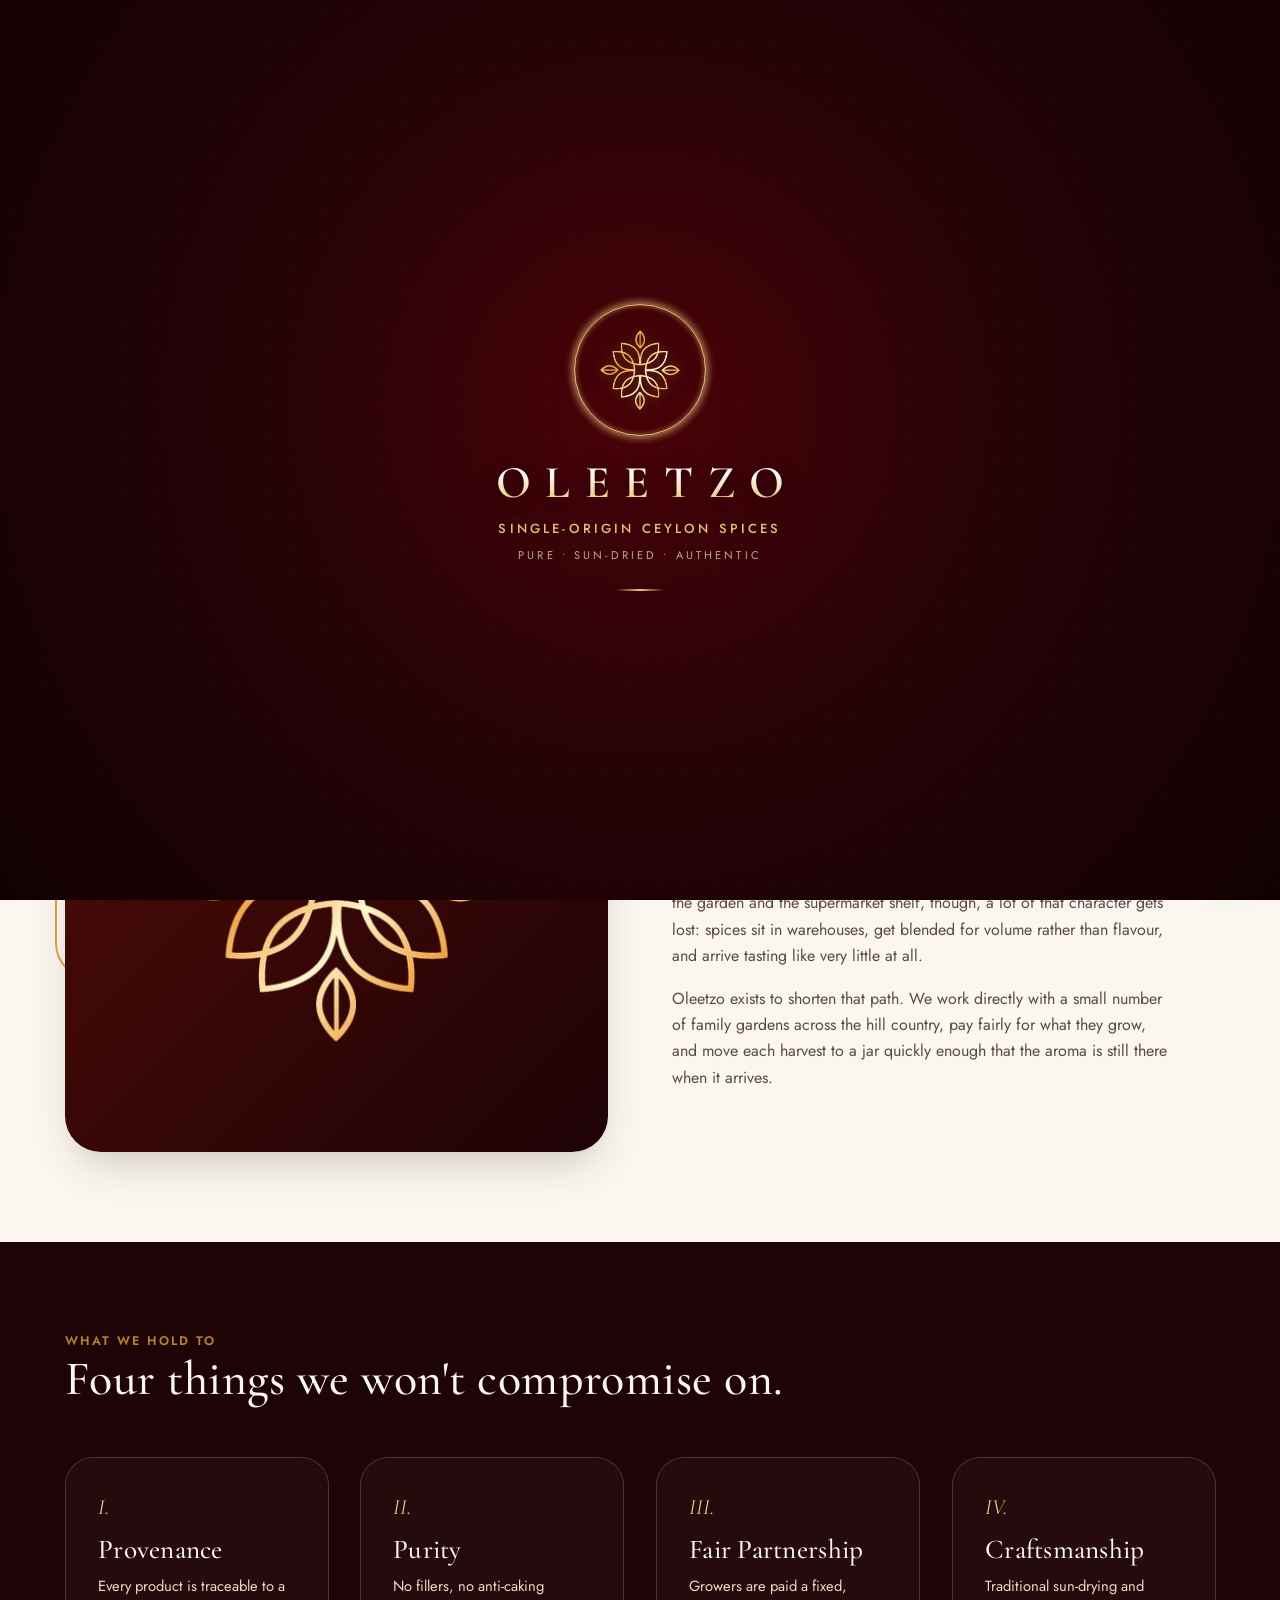
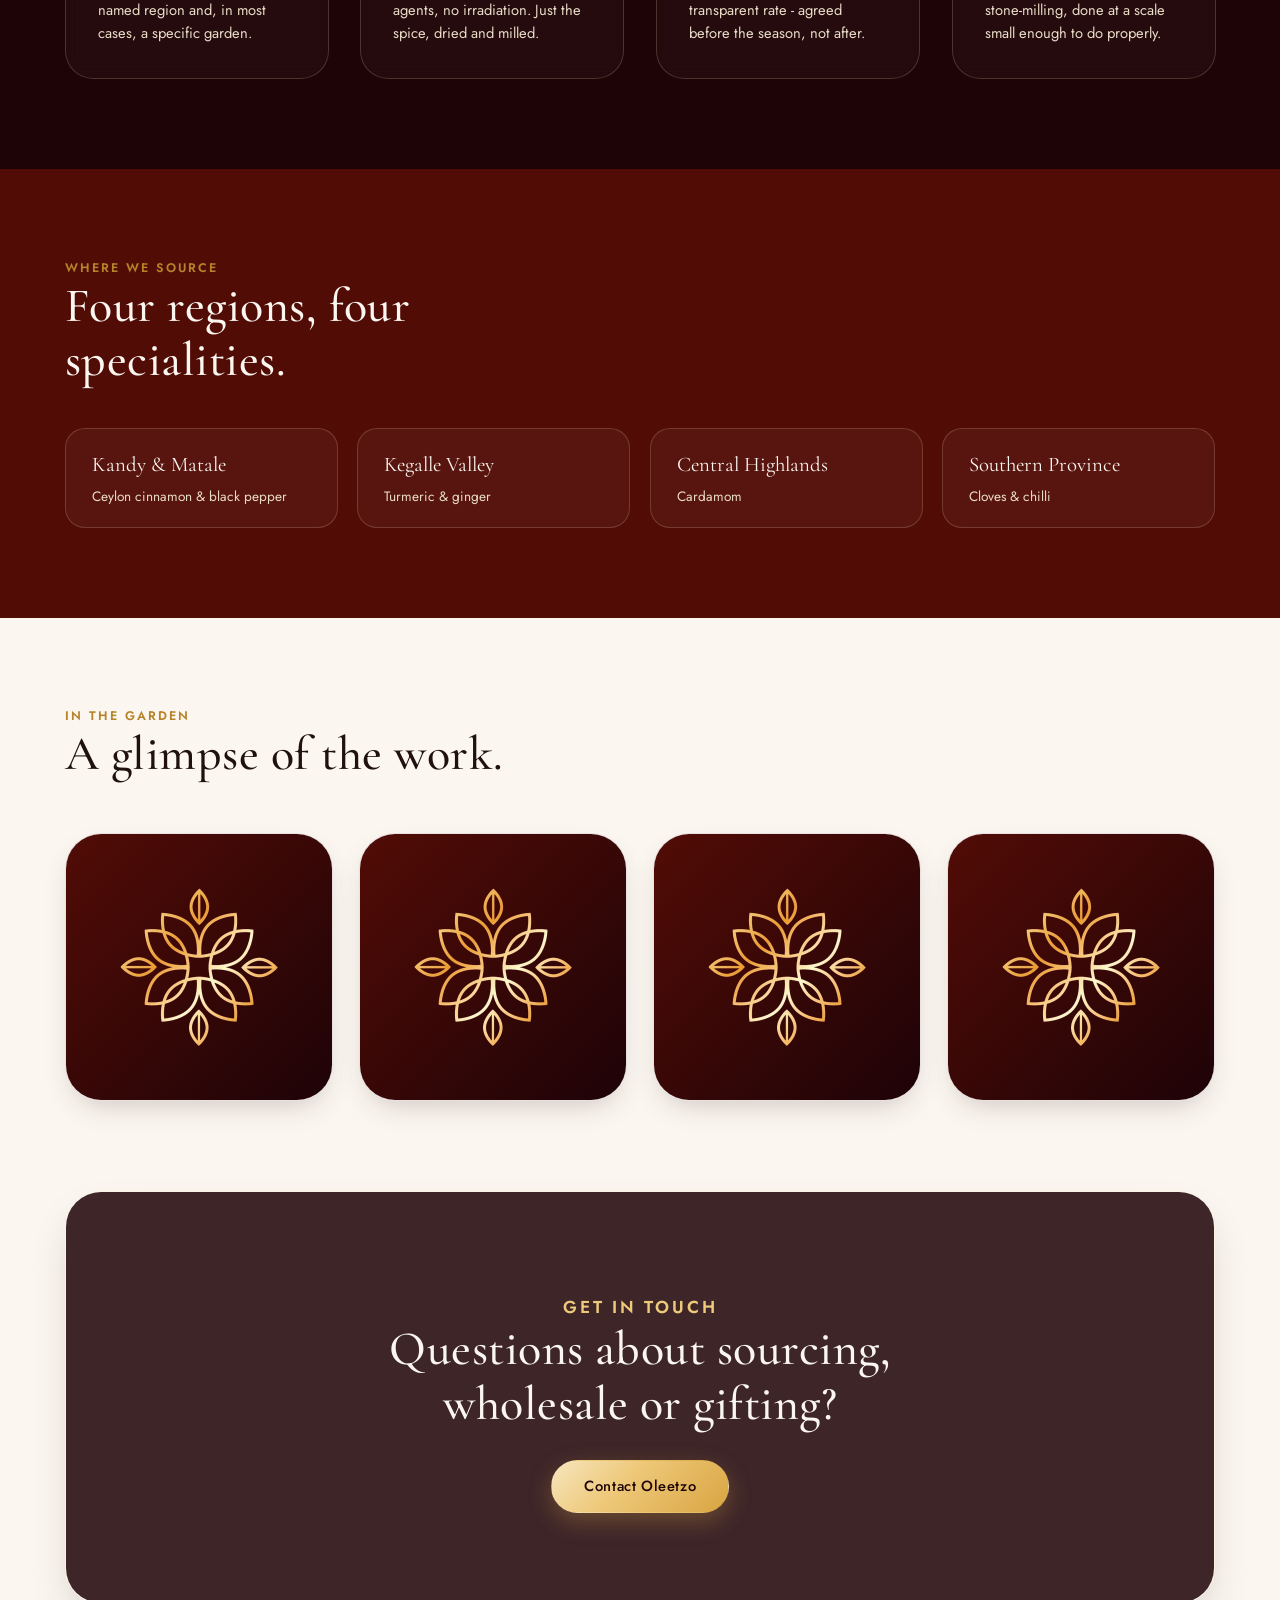
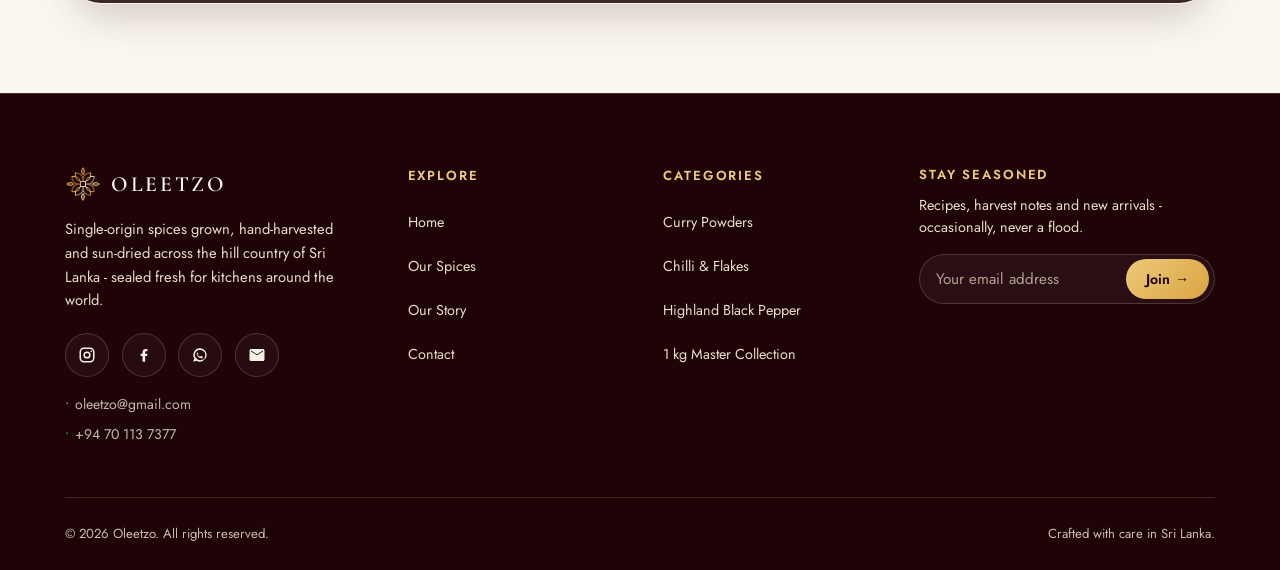
==== commit 520d4bfb: "change things" ====
--- a/about.html
+++ b/about.html
@@ -30,6 +30,22 @@
 </head>
 
 <body data-page="about">
+
+  <!-- ================= SITE PRELOADER (3 SECONDS) ================= -->
+  <div id="site-loader" class="loader-overlay" role="status" aria-live="polite" aria-label="Loading Oleetzo">
+    <div class="loader-content">
+      <div class="loader-emblem-wrap">
+        <div class="loader-ambient-glow"></div>
+        <div class="loader-glow-ring"></div>
+        <div class="loader-glow-ring ring-2"></div>
+        <div class="loader-glow-ring ring-3"></div>
+        <img src="assets/images/logo-mark.png" alt="Oleetzo emblem" class="loader-logo-mark" width="90" height="90">
+      </div>
+      <div class="loader-title">OLEETZO</div>
+      <div class="loader-sub">Single-Origin Ceylon Spices</div>
+      <div class="loader-tagline">Pure &bull; Sun-Dried &bull; Authentic</div>
+    </div>
+  </div>
 
   <a href="#main-content" class="skip-link">Skip to main content</a>
 
--- a/css/global.css
+++ b/css/global.css
@@ -92,6 +92,233 @@
   outline: 3px solid var(--ivory);
 }
 
+/* =====================================================
+   SITE PRELOADER LOGO & EMBLEM ANIMATION (3 SECONDS)
+   ===================================================== */
+.loader-overlay {
+  position: fixed;
+  inset: 0;
+  z-index: 999999;
+  background: radial-gradient(circle at 50% 45%, #4a0208 0%, #260307 45%, #120103 100%);
+  display: flex;
+  align-items: center;
+  justify-content: center;
+  padding: 1.5rem;
+  overflow: hidden;
+  transition: opacity 0.85s cubic-bezier(0.16, 1, 0.3, 1), transform 0.85s cubic-bezier(0.16, 1, 0.3, 1), visibility 0.85s cubic-bezier(0.16, 1, 0.3, 1);
+  will-change: opacity, transform;
+}
+
+.loader-overlay::before {
+  content: "";
+  position: absolute;
+  inset: 0;
+  background-image: radial-gradient(rgba(238, 201, 122, 0.08) 1px, transparent 1px);
+  background-size: 28px 28px;
+  opacity: 0.6;
+  pointer-events: none;
+}
+
+.loader-overlay.is-loaded {
+  opacity: 0;
+  transform: scale(1.04);
+  visibility: hidden;
+  pointer-events: none;
+}
+
+.loader-content {
+  display: flex;
+  flex-direction: column;
+  align-items: center;
+  text-align: center;
+  max-width: 440px;
+  width: 100%;
+  position: relative;
+  z-index: 2;
+  animation: loaderContentEnter 0.8s cubic-bezier(0.16, 1, 0.3, 1) forwards;
+}
+
+@keyframes loaderContentEnter {
+  0% {
+    opacity: 0;
+    transform: translateY(18px) scale(0.96);
+  }
+  100% {
+    opacity: 1;
+    transform: translateY(0) scale(1);
+  }
+}
+
+.loader-emblem-wrap {
+  position: relative;
+  width: 124px;
+  height: 124px;
+  display: flex;
+  align-items: center;
+  justify-content: center;
+  margin-bottom: 1.6rem;
+}
+
+.loader-glow-ring {
+  position: absolute;
+  inset: -4px;
+  border-radius: 50%;
+  border: 1.5px solid rgba(238, 201, 122, 0.55);
+  box-shadow: 0 0 10px rgba(238, 201, 122, 0.4), inset 0 0 6px rgba(238, 201, 122, 0.2);
+  animation: ringExpand 2.4s cubic-bezier(0.16, 1, 0.3, 1) infinite;
+  z-index: 1;
+  pointer-events: none;
+}
+
+.loader-glow-ring.ring-2 {
+  animation-delay: 0.8s;
+  border-color: rgba(247, 230, 191, 0.45);
+}
+
+.loader-glow-ring.ring-3 {
+  animation-delay: 1.6s;
+  border-color: rgba(238, 201, 122, 0.35);
+}
+
+.loader-ambient-glow {
+  position: absolute;
+  width: 110px;
+  height: 110px;
+  background: radial-gradient(circle, rgba(238, 201, 122, 0.08) 0%, transparent 70%);
+  border-radius: 50%;
+  filter: blur(10px);
+  z-index: 1;
+  opacity: 0.45;
+}
+
+.loader-logo-mark {
+  width: 86px;
+  height: 86px;
+  object-fit: contain;
+  position: relative;
+  z-index: 3;
+  animation: emblemBloom 2.8s cubic-bezier(0.16, 1, 0.3, 1) infinite alternate;
+  filter: drop-shadow(0 4px 12px rgba(0, 0, 0, 0.55)) drop-shadow(0 0 4px rgba(238, 201, 122, 0.2));
+}
+
+@keyframes emblemBloom {
+  0% {
+    transform: scale(0.96) rotate(-2deg);
+    filter: drop-shadow(0 3px 10px rgba(0, 0, 0, 0.5));
+  }
+  100% {
+    transform: scale(1.04) rotate(1deg);
+    filter: drop-shadow(0 6px 18px rgba(0, 0, 0, 0.65)) drop-shadow(0 0 5px rgba(238, 201, 122, 0.25));
+  }
+}
+
+@keyframes ringExpand {
+  0% {
+    transform: scale(0.86);
+    opacity: 0.9;
+    border-color: rgba(238, 201, 122, 0.65);
+    box-shadow: 0 0 8px rgba(238, 201, 122, 0.45), inset 0 0 5px rgba(238, 201, 122, 0.25);
+  }
+  50% {
+    opacity: 0.6;
+    box-shadow: 0 0 12px rgba(238, 201, 122, 0.35);
+  }
+  100% {
+    transform: scale(1.36);
+    opacity: 0;
+    border-color: rgba(238, 201, 122, 0);
+    box-shadow: 0 0 16px rgba(238, 201, 122, 0);
+  }
+}
+
+.loader-title {
+  font-family: var(--f-display);
+  font-size: clamp(2.2rem, 5.5vw, 2.85rem);
+  font-weight: 600;
+  color: var(--ivory);
+  letter-spacing: 0.32em;
+  margin-left: 0.32em;
+  background: linear-gradient(180deg, #ffffff 0%, #fbf7f0 35%, #eec97a 85%, #d9a441 100%);
+  -webkit-background-clip: text;
+  -webkit-text-fill-color: transparent;
+  animation: titleShimmer 2.8s ease-in-out infinite alternate;
+  line-height: 1.1;
+  filter: drop-shadow(0 2px 8px rgba(0, 0, 0, 0.6));
+}
+
+@keyframes titleShimmer {
+  0% {
+    filter: drop-shadow(0 2px 6px rgba(0, 0, 0, 0.55));
+    letter-spacing: 0.31em;
+  }
+  100% {
+    filter: drop-shadow(0 3px 12px rgba(0, 0, 0, 0.75));
+    letter-spacing: 0.34em;
+  }
+}
+
+.loader-sub {
+  font-family: var(--f-body);
+  font-size: 0.82rem;
+  letter-spacing: 0.24em;
+  color: var(--gold-300);
+  margin-top: 0.65rem;
+  text-transform: uppercase;
+  font-weight: 500;
+  opacity: 0.95;
+  text-shadow: 0 1px 6px rgba(0, 0, 0, 0.5);
+}
+
+.loader-tagline {
+  font-size: 0.7rem;
+  letter-spacing: 0.28em;
+  color: var(--ivory-dim);
+  text-transform: uppercase;
+  margin-top: 0.5rem;
+  opacity: 0.75;
+}
+
+.loader-content::after {
+  content: "";
+  display: block;
+  width: 48px;
+  height: 2px;
+  background: linear-gradient(90deg, transparent, var(--gold-300), transparent);
+  margin-top: 1.5rem;
+  border-radius: 99px;
+  animation: dividerShimmer 2.4s ease-in-out infinite alternate;
+}
+
+@keyframes dividerShimmer {
+  0% { opacity: 0.4; transform: scaleX(0.7); }
+  100% { opacity: 1; transform: scaleX(1.3); }
+}
+
+@media (max-width: 480px) {
+  .loader-emblem-wrap {
+    width: 110px;
+    height: 110px;
+    margin-bottom: 1.5rem;
+  }
+  .loader-logo-mark {
+    width: 76px;
+    height: 76px;
+  }
+  .loader-title {
+    font-size: 1.95rem;
+    letter-spacing: 0.26em;
+    margin-left: 0.26em;
+  }
+  .loader-sub {
+    font-size: 0.75rem;
+    letter-spacing: 0.2em;
+  }
+  .loader-tagline {
+    font-size: 0.65rem;
+    letter-spacing: 0.2em;
+  }
+}
+
 img {
   max-width: 100%;
   height: auto;
@@ -205,147 +432,6 @@
   border-radius: var(--radius-pill);
   background: linear-gradient(90deg, var(--gold-700), var(--gold-300));
   margin: 1.1rem 0;
-}
-
-/* =====================================================
-   SITE PRELOADER LOGO ANIMATION
-   ===================================================== */
-.loader-overlay {
-  position: fixed;
-  inset: 0;
-  z-index: 99999;
-  background: radial-gradient(circle at center, #4c0002 0%, #1a0204 100%);
-  display: flex;
-  align-items: center;
-  justify-content: center;
-  padding: 2rem;
-  overflow: hidden;
-  transition: opacity 0.7s cubic-bezier(0.16, 1, 0.3, 1), transform 0.7s cubic-bezier(0.16, 1, 0.3, 1);
-}
-
-.loader-overlay.is-loaded {
-  opacity: 0;
-  transform: scale(1.05);
-  pointer-events: none;
-}
-
-.loader-content {
-  display: flex;
-  flex-direction: column;
-  align-items: center;
-  text-align: center;
-  max-width: 360px;
-  position: relative;
-  z-index: 2;
-}
-
-.loader-emblem-wrap {
-  position: relative;
-  width: 110px;
-  height: 110px;
-  display: flex;
-  align-items: center;
-  justify-content: center;
-  margin-bottom: 1.6rem;
-}
-
-.loader-logo-mark {
-  width: 82px;
-  height: auto;
-  position: relative;
-  z-index: 3;
-  animation: emblemBloom 2.4s cubic-bezier(0.16, 1, 0.3, 1) infinite alternate;
-  filter: drop-shadow(0 0 25px rgba(238, 201, 122, 0.7));
-}
-
-.loader-glow-ring {
-  position: absolute;
-  inset: -10px;
-  border-radius: 50%;
-  border: 1.5px solid rgba(238, 201, 122, 0.4);
-  animation: ringExpand 2.4s ease-out infinite;
-  z-index: 1;
-}
-
-.loader-glow-ring.ring-2 {
-  animation-delay: 1.2s;
-}
-
-@keyframes emblemBloom {
-  0% {
-    transform: scale(0.85) rotate(-6deg);
-    filter: drop-shadow(0 0 10px rgba(238, 201, 122, 0.4));
-  }
-  100% {
-    transform: scale(1.08) rotate(0deg);
-    filter: drop-shadow(0 0 35px rgba(238, 201, 122, 0.9));
-  }
-}
-
-@keyframes ringExpand {
-  0% {
-    transform: scale(0.6);
-    opacity: 0.9;
-    border-color: rgba(238, 201, 122, 0.8);
-  }
-  100% {
-    transform: scale(2.2);
-    opacity: 0;
-    border-color: rgba(238, 201, 122, 0);
-  }
-}
-
-.loader-title {
-  font-family: var(--f-display);
-  font-size: clamp(1.8rem, 5vw, 2.3rem);
-  font-weight: 600;
-  color: var(--ivory);
-  letter-spacing: 0.28em;
-  margin-left: 0.28em;
-  background: linear-gradient(135deg, #ffffff 0%, var(--gold-300) 50%, var(--gold-500) 100%);
-  -webkit-background-clip: text;
-  -webkit-text-fill-color: transparent;
-  animation: titleShimmer 2s ease-in-out infinite alternate;
-}
-
-.loader-sub {
-  font-family: var(--f-body);
-  font-size: 0.75rem;
-  letter-spacing: 0.22em;
-  color: var(--gold-300);
-  margin-top: 0.4rem;
-  text-transform: uppercase;
-  opacity: 0.85;
-}
-
-.loader-progress-bar {
-  width: 150px;
-  height: 3px;
-  background: rgba(247, 230, 191, 0.15);
-  border-radius: 999px;
-  overflow: hidden;
-  margin-top: 1.6rem;
-  position: relative;
-}
-
-.loader-progress-fill {
-  height: 100%;
-  width: 0%;
-  background: linear-gradient(90deg, var(--gold-700), var(--gold-300), #ffffff);
-  border-radius: 999px;
-  box-shadow: 0 0 12px var(--gold-300);
-  animation: loaderProgress 1.4s ease-out forwards;
-}
-
-@keyframes loaderProgress {
-  0% { width: 0%; }
-  50% { width: 70%; }
-  100% { width: 100%; }
-}
-
-@keyframes titleShimmer {
-  0% { opacity: 0.8; letter-spacing: 0.25em; }
-  100% { opacity: 1; letter-spacing: 0.32em; }
 }
 
 /* ---- SCROLL REVEAL ANIMATIONS ---- */
@@ -545,6 +631,91 @@
   font-size: 0.85rem;
 }
 
+/* Floating WhatsApp Button (Icon-only, Original WhatsApp Green, Bobbing Animation) */
+.floating-wa-btn {
+  position: fixed;
+  bottom: calc(24px + env(safe-area-inset-bottom, 0px));
+  right: calc(24px + env(safe-area-inset-right, 0px));
+  z-index: 999;
+  display: flex;
+  align-items: center;
+  justify-content: center;
+  width: 58px;
+  height: 58px;
+  border-radius: 50%;
+  background: #25d366;
+  color: #ffffff !important;
+  box-shadow: 0 8px 24px rgba(37, 211, 102, 0.55), 0 4px 12px rgba(0, 0, 0, 0.35);
+  text-decoration: none;
+  animation: waBobbing 2.8s ease-in-out infinite;
+  transition: transform 0.25s ease, box-shadow 0.25s ease, background 0.25s ease;
+  -webkit-tap-highlight-color: transparent;
+}
+
+.floating-wa-btn:hover {
+  animation-play-state: paused;
+  transform: translateY(-8px) scale(1.08);
+  box-shadow: 0 14px 32px rgba(37, 211, 102, 0.7), 0 6px 16px rgba(0, 0, 0, 0.4);
+  background: #20ba59;
+}
+
+.floating-wa-btn:active {
+  transform: translateY(0) scale(0.95);
+}
+
+.floating-wa-btn svg {
+  width: 32px;
+  height: 32px;
+  fill: #ffffff;
+  filter: drop-shadow(0 1px 2px rgba(0, 0, 0, 0.2));
+}
+
+.floating-wa-pulse {
+  position: absolute;
+  inset: -4px;
+  border-radius: 50%;
+  border: 2px solid #25d366;
+  animation: waPulse 2.4s cubic-bezier(0.24, 0, 0.38, 1) infinite;
+  pointer-events: none;
+}
+
+@keyframes waBobbing {
+  0%, 100% {
+    transform: translateY(0);
+  }
+  50% {
+    transform: translateY(-9px);
+  }
+}
+
+@keyframes waPulse {
+  0% {
+    transform: scale(0.95);
+    opacity: 0.85;
+  }
+  60% {
+    transform: scale(1.35);
+    opacity: 0;
+  }
+  100% {
+    transform: scale(1.35);
+    opacity: 0;
+  }
+}
+
+@media (max-width: 600px) {
+  .floating-wa-btn {
+    bottom: calc(18px + env(safe-area-inset-bottom, 0px));
+    right: calc(18px + env(safe-area-inset-right, 0px));
+    width: 52px;
+    height: 52px;
+  }
+  .floating-wa-btn svg {
+    width: 28px;
+    height: 28px;
+  }
+}
+
 .nav-toggle {
   display: none;
   flex-direction: column;
@@ -1040,6 +1211,7 @@
   border-color: var(--gold-500);
   box-shadow: var(--shadow-gold);
 }
+.section-dark .spice-card h3 { color: var(--ivory); }
 
 .spice-card .frame img {
   width: 100%;
@@ -1418,6 +1590,28 @@
   color: var(--gold-300);
   transform: translateY(-3px);
   background: rgba(247, 230, 191, 0.12);
+}
+
+.footer-contacts {
+  margin-top: 1rem;
+  display: flex;
+  flex-direction: column;
+  gap: 0.45rem;
+  font-size: 0.88rem;
+  color: rgba(248, 242, 231, 0.75);
+}
+
+.footer-contacts a {
+  color: inherit;
+  display: inline-flex;
+  align-items: center;
+  gap: 0.4rem;
+  transition: color 0.2s ease;
+  text-decoration: none;
+}
+
+.footer-contacts a:hover {
+  color: var(--gold-300);
 }
 
 /* Desktop Navigation Link Columns */
@@ -1625,6 +1819,10 @@
   .footer-social {
     justify-content: center;
     margin-top: 1.2rem;
+  }
+
+  .footer-contacts {
+    align-items: center;
   }
 
   /* Mobile Navigation Group: Elegant rounded accordion cards */
@@ -2279,6 +2477,261 @@
   }
 }
 
+/* =====================================================
+   OLEETZO AUTHENTIC 1 KG PRODUCT SHOWCASE & PACKAGING
+   ===================================================== */
+.products-collection-grid {
+  display: grid;
+  grid-template-columns: repeat(5, 1fr);
+  gap: 1.5rem;
+  margin-top: 2.2rem;
+}
+@media (max-width: 1200px) {
+  .products-collection-grid {
+    grid-template-columns: repeat(3, 1fr);
+    gap: 1.8rem;
+  }
+}
+@media (max-width: 768px) {
+  .products-collection-grid {
+    grid-template-columns: repeat(2, 1fr);
+    gap: 1.2rem;
+  }
+}
+@media (max-width: 500px) {
+  .products-collection-grid {
+    grid-template-columns: 1fr;
+    max-width: 340px;
+    margin-inline: auto;
+  }
+}
+
+.spice-card .frame.packaging-frame {
+  aspect-ratio: 2 / 3;
+  width: 100%;
+  border-radius: var(--radius-lg);
+  position: relative;
+  overflow: hidden;
+  background: radial-gradient(circle at 50% 30%, #3d0002, #140204);
+  border: 1px solid rgba(238, 201, 122, 0.3);
+  box-shadow: 0 16px 36px -10px rgba(30, 3, 7, 0.35);
+  transition: transform 0.5s cubic-bezier(0.16, 1, 0.3, 1), box-shadow 0.5s ease, border-color 0.5s ease;
+}
+.spice-card:hover .frame.packaging-frame {
+  transform: translateY(-8px) scale(1.02);
+  border-color: var(--gold-500);
+  box-shadow: 0 24px 50px -10px rgba(217, 164, 65, 0.35);
+}
+.spice-card .frame.packaging-frame img {
+  width: 100%;
+  height: 100%;
+  object-fit: cover;
+  transition: transform 0.6s cubic-bezier(0.16, 1, 0.3, 1);
+}
+.spice-card:hover .frame.packaging-frame img {
+  transform: scale(1.06);
+}
+
+.pack-badge {
+  position: absolute;
+  top: 12px;
+  right: 12px;
+  background: rgba(20, 2, 5, 0.88);
+  backdrop-filter: blur(8px);
+  color: var(--gold-300);
+  border: 1px solid var(--gold-500);
+  font-size: 0.7rem;
+  font-weight: 600;
+  letter-spacing: 0.08em;
+  padding: 0.28rem 0.7rem;
+  border-radius: var(--radius-pill);
+  z-index: 2;
+  box-shadow: 0 4px 12px rgba(0,0,0,0.3);
+  pointer-events: none;
+}
+
+.pack-badge-subtle {
+  display: inline-block;
+  font-size: 0.72rem;
+  letter-spacing: 0.06em;
+  font-weight: 600;
+  color: var(--wine-900);
+  background: rgba(217, 164, 65, 0.18);
+  border: 1px solid rgba(217, 164, 65, 0.4);
+  padding: 0.25rem 0.65rem;
+  border-radius: var(--radius-pill);
+  margin-top: 0.3rem;
+}
+
+/* Products page cards */
+.product-card .img.packaging-img {
+  aspect-ratio: 2 / 3;
+  position: relative;
+  background: radial-gradient(circle at 50% 30%, #3d0002, #140204);
+  overflow: hidden;
+  border-bottom: 1px solid var(--line-on-light);
+}
+.product-card .img.packaging-img img {
+  width: 100%;
+  height: 100%;
+  object-fit: cover;
+  transition: transform 0.6s cubic-bezier(0.16, 1, 0.3, 1);
+}
+.product-card:hover .img.packaging-img img {
+  transform: scale(1.06);
+}
+
+.product-card .category-row {
+  display: flex;
+  justify-content: space-between;
+  align-items: center;
+  gap: 0.5rem;
+  margin-bottom: 0.3rem;
+}
+.product-card .origin-tag {
+  font-size: 0.7rem;
+  color: var(--gold-700);
+  letter-spacing: 0.05em;
+  font-weight: 500;
+}
+
+.flavor-chips {
+  display: flex;
+  flex-wrap: wrap;
+  gap: 0.4rem;
+  margin-top: 0.8rem;
+}
+.flavor-chips span {
+  font-size: 0.72rem;
+  color: var(--ink-soft);
+  background: rgba(247, 230, 191, 0.45);
+  padding: 0.2rem 0.55rem;
+  border-radius: var(--radius-xs);
+  border: 1px solid rgba(217, 164, 65, 0.25);
+}
+
+.btn-enquire-card {
+  font-size: 0.8rem;
+  font-weight: 600;
+  color: var(--wine-950);
+  background: linear-gradient(135deg, var(--gold-300), var(--gold-500));
+  padding: 0.35rem 0.9rem;
+  border-radius: var(--radius-pill);
+  transition: transform 0.2s ease, box-shadow 0.2s ease;
+  display: inline-block;
+}
+.btn-enquire-card:hover {
+  transform: translateY(-2px);
+  box-shadow: 0 4px 12px rgba(217, 164, 65, 0.4);
+}
+
+/* Detail page packaging frame (Optimized Height & Navigation) */
+.main-photo-frame.packaging-detail-frame {
+  aspect-ratio: 2 / 2.85 !important;
+  max-width: 360px !important;
+  max-height: 515px !important;
+  margin-inline: auto;
+  background: radial-gradient(circle at 50% 30%, #3d0002, #140204);
+  border: 1px solid rgba(238, 201, 122, 0.35);
+  box-shadow: 0 20px 48px -12px rgba(30, 3, 7, 0.42);
+  border-radius: var(--radius-xl);
+  overflow: hidden;
+  position: relative;
+}
+.main-photo-frame.packaging-detail-frame img {
+  width: 100%;
+  height: 100%;
+  object-fit: cover;
+  transition: transform 0.5s cubic-bezier(0.16, 1, 0.3, 1), opacity 0.25s ease;
+}
+
+@media (max-width: 640px) {
+  .main-photo-frame.packaging-detail-frame {
+    max-width: 310px !important;
+    max-height: 440px !important;
+    aspect-ratio: 2 / 2.85 !important;
+  }
+}
+
+/* =====================================================
+   COMPREHENSIVE MOBILE OPTIMIZATION & SMOOTH UX MOTIONS
+   ===================================================== */
+html, body {
+  max-width: 100vw;
+  overflow-x: hidden;
+  -webkit-tap-highlight-color: transparent;
+}
+
+/* Enhanced Smooth UX Motion Tokens */
+.spice-card, .product-card, .value-card, .pillar, .quote-card, .craft-step {
+  will-change: transform, box-shadow;
+  transition: transform 0.45s cubic-bezier(0.16, 1, 0.3, 1), box-shadow 0.45s cubic-bezier(0.16, 1, 0.3, 1), border-color 0.35s ease;
+}
+
+/* Luxury Interactive Shimmer on Gold Buttons */
+.btn-gold {
+  position: relative;
+  overflow: hidden;
+  isolation: isolate;
+}
+.btn-gold::after {
+  content: '';
+  position: absolute;
+  top: -50%;
+  left: -60%;
+  width: 40%;
+  height: 200%;
+  background: linear-gradient(90deg, transparent, rgba(255, 255, 255, 0.45), transparent);
+  transform: rotate(25deg);
+  transition: left 0.75s ease;
+  z-index: 1;
+  pointer-events: none;
+}
+.btn-gold:hover::after {
+  left: 130%;
+}
+
+/* Tactile Click / Tap Feedback for Buttons */
+.btn:active, .btn-enquire-card:active, .filter-btn:active, .thumb-btn:active, .gallery-nav-btn:active {
+  transform: scale(0.96) !important;
+}
+
+/* Mobile Responsive Grids & Ergonomics */
+@media (max-width: 600px) {
+  .products-collection-grid {
+    grid-template-columns: 1fr !important;
+    max-width: 320px !important;
+    margin-inline: auto !important;
+    gap: 1.8rem !important;
+  }
+  .product-grid {
+    grid-template-columns: 1fr !important;
+    max-width: 340px !important;
+    margin-inline: auto !important;
+    gap: 1.6rem !important;
+  }
+  .product-card {
+    max-width: 340px;
+    margin-inline: auto;
+    width: 100%;
+  }
+  .values-grid {
+    grid-template-columns: 1fr !important;
+    gap: 1.2rem !important;
+  }
+  .row2 {
+    grid-template-columns: 1fr !important;
+    gap: 1rem !important;
+  }
+  .field input, .field textarea {
+    font-size: 16px !important; /* iOS zoom prevention */
+    padding: 0.85rem 1rem !important;
+  }
+  .contact-grid {
+    gap: 2rem !important;
+  }
+}
+
 @media (max-width: 360px) {
   :root {
     --gutter: 0.85rem;
@@ -2307,4 +2760,14 @@
   .quote-card {
     padding: 1.3rem;
   }
-}+
+  .filter-btn {
+    padding: 0.55rem 1rem !important;
+    font-size: 0.8rem !important;
+  }
+
+  .main-photo-frame.packaging-detail-frame {
+    max-width: 270px !important;
+    max-height: 385px !important;
+  }
+}
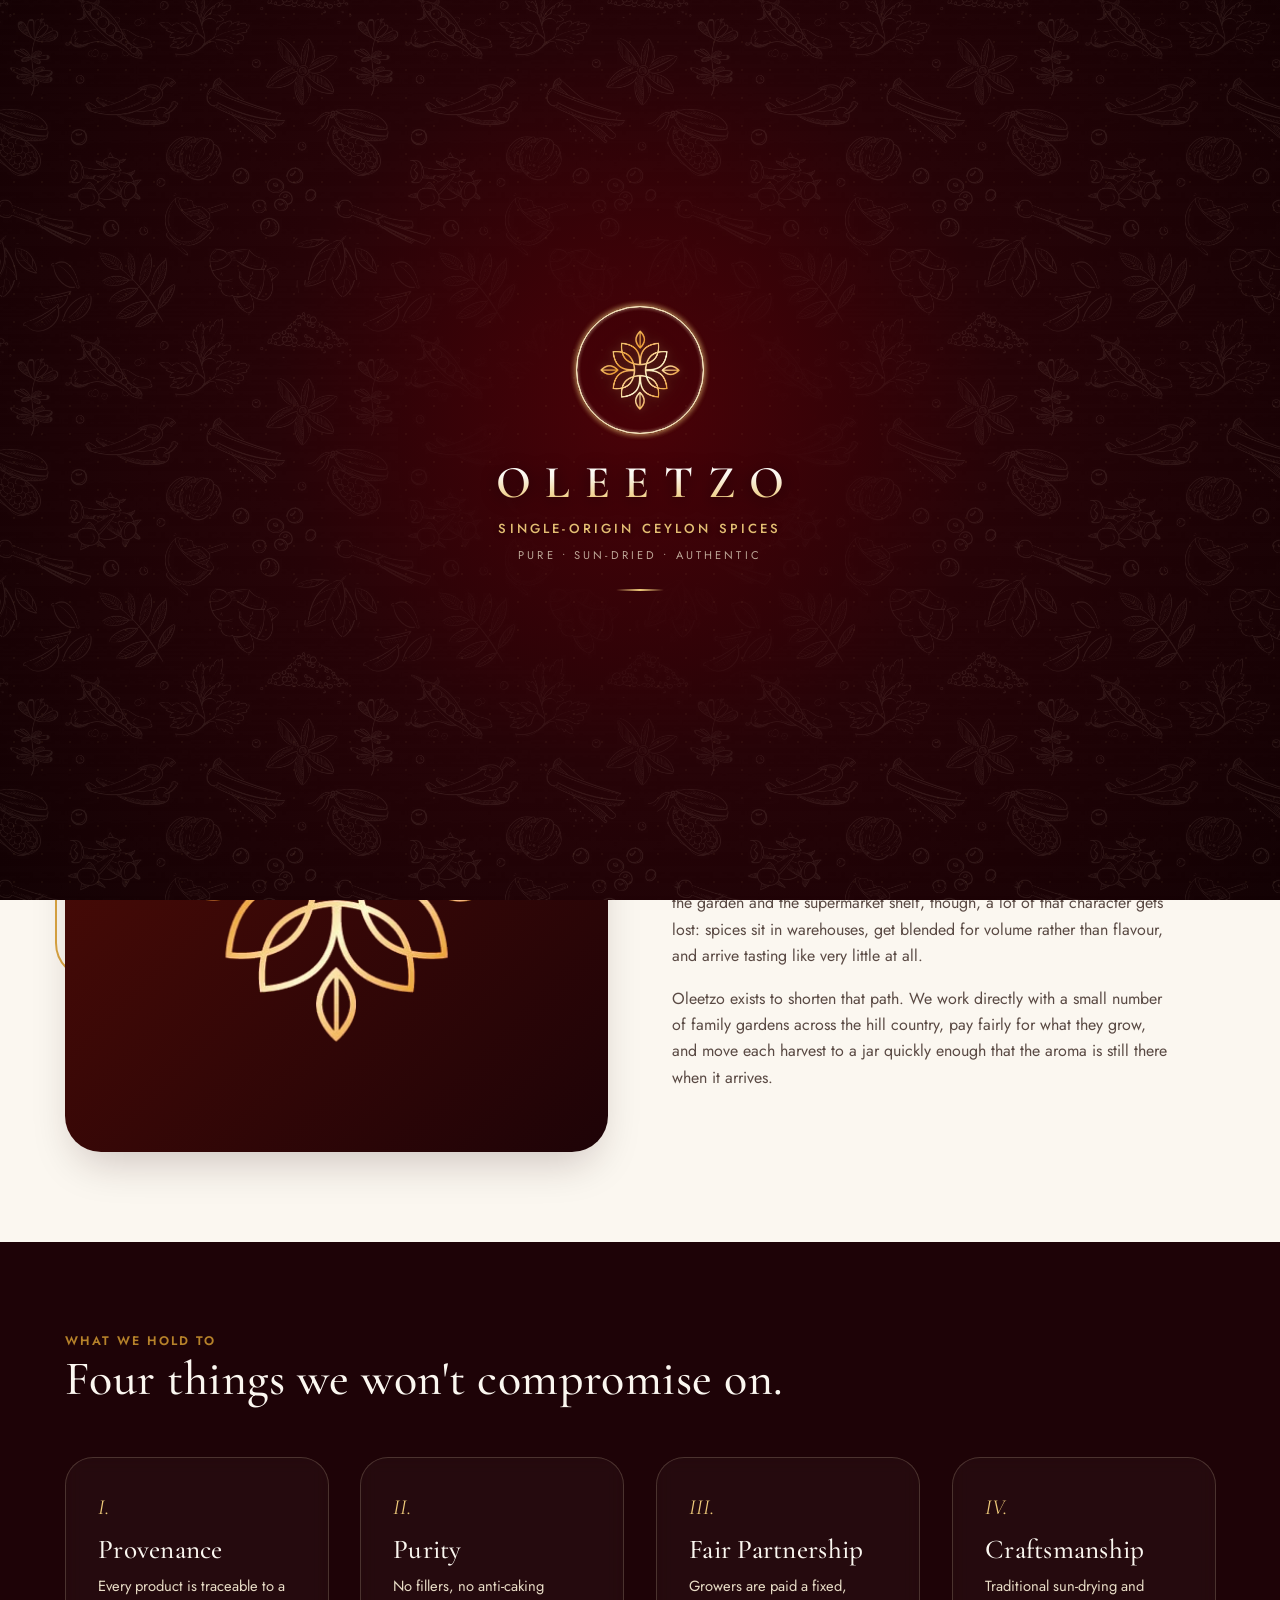
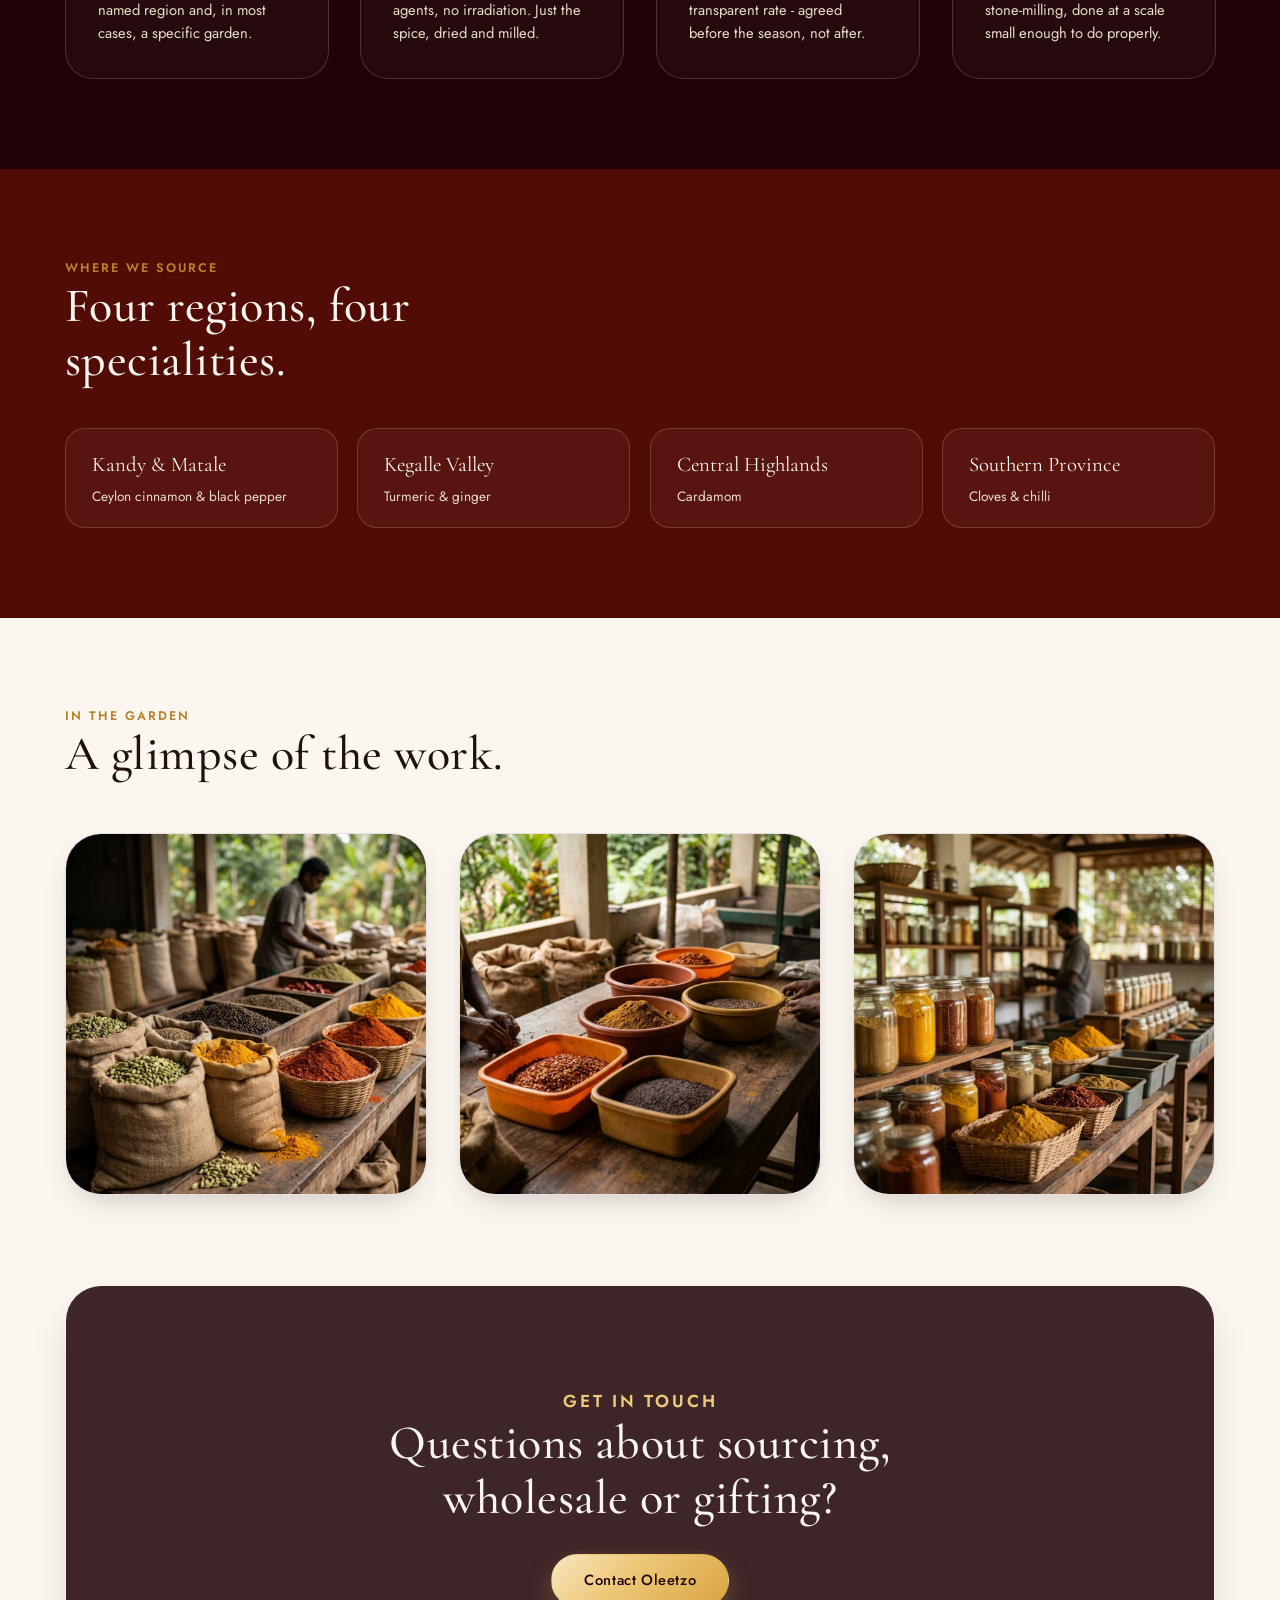
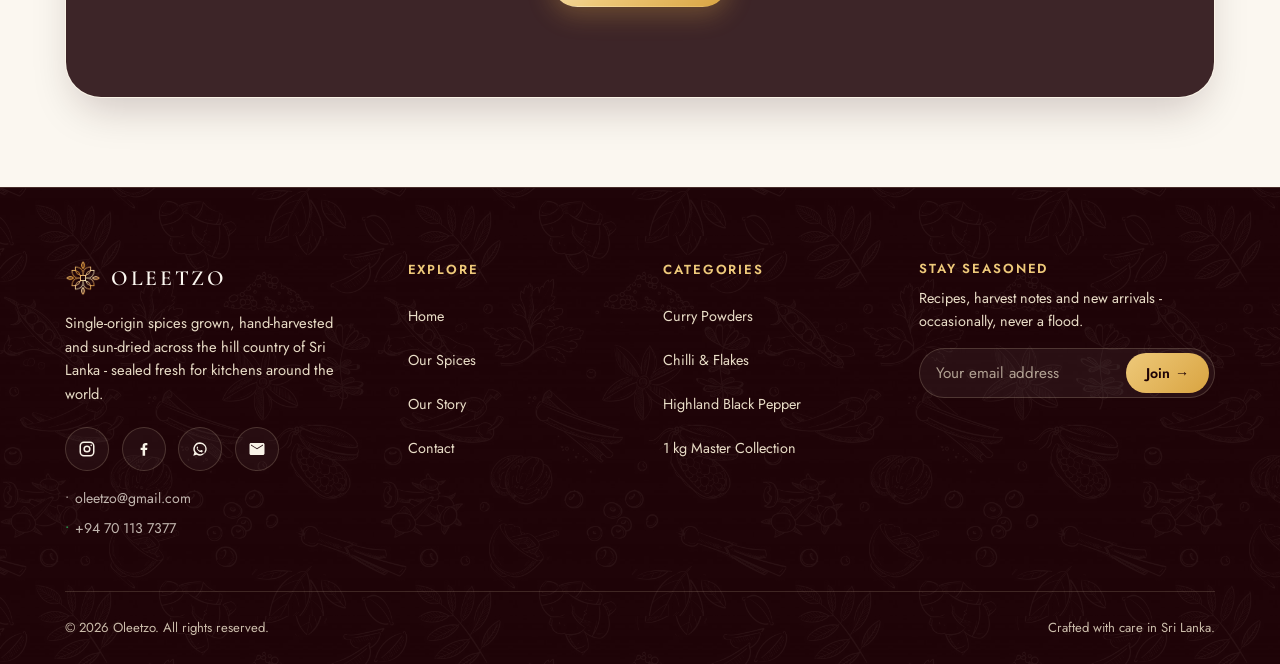
==== commit 1a246aad: "feat: add global stylesheet, landing pages, contact form, and spice asset library" ====
--- a/about.html
+++ b/about.html
@@ -152,26 +152,27 @@
           <h2>A glimpse of the work.</h2>
         </div>
       </div>
-      <div class="spice-grid">
+      <div class="spice-grid garden-grid">
         <div class="spice-card">
-          <div class="frame"><img class="ext-img" loading="lazy" decoding="async" width="700" height="700"
-              src="https://commons.wikimedia.org/wiki/Special:FilePath/Cinnamomum_verum_spices.jpg?width=700"
-              alt="Ceylon cinnamon sticks and flowers"></div>
+          <div class="frame">
+            <img class="ext-img" loading="lazy" decoding="async" width="1024" height="1024"
+              src="assets/images/garden/harvest-sacks-baskets.jpg"
+              alt="Harvested spices in burlap sacks and woven baskets in drying shed">
+          </div>
         </div>
         <div class="spice-card">
-          <div class="frame"><img class="ext-img" loading="lazy" decoding="async" width="700" height="700"
-              src="https://commons.wikimedia.org/wiki/Special:FilePath/Bengali_spices.JPG?width=700"
-              alt="A household mix of dried spices"></div>
+          <div class="frame">
+            <img class="ext-img" loading="lazy" decoding="async" width="1024" height="1024"
+              src="assets/images/garden/hand-sorting-spices.jpg"
+              alt="Artisan hands sorting and preparing spice powders and seeds on wooden table">
+          </div>
         </div>
         <div class="spice-card">
-          <div class="frame"><img class="ext-img" loading="lazy" decoding="async" width="700" height="700"
-              src="https://commons.wikimedia.org/wiki/Special:FilePath/Morocco%2C_Spices.JPG?width=700"
-              alt="Open-air spice stall"></div>
-        </div>
-        <div class="spice-card">
-          <div class="frame"><img class="ext-img" loading="lazy" decoding="async" width="700" height="700"
-              src="https://commons.wikimedia.org/wiki/Special:FilePath/Spicesindia.jpg?width=700"
-              alt="Colourful ground spices"></div>
+          <div class="frame">
+            <img class="ext-img" loading="lazy" decoding="async" width="1024" height="1024"
+              src="assets/images/garden/spice-milling-jars.jpg"
+              alt="Artisan spice milling room with glass jars and freshly ground spices">
+          </div>
         </div>
       </div>
     </div>
--- a/css/global.css
+++ b/css/global.css
@@ -119,6 +119,37 @@
   pointer-events: none;
 }
 
+/* Background Botanical Spices Pattern (Vignetted radial mask spreading around logo & text) */
+.loader-overlay::after {
+  content: "";
+  position: absolute;
+  inset: -40px;
+  background-image: url('../assets/images/footer-spices-pattern.png');
+  background-repeat: repeat;
+  background-size: 340px 340px;
+  background-position: center;
+  pointer-events: none;
+  z-index: 1;
+  filter: invert(1) sepia(0.65) hue-rotate(345deg);
+  mix-blend-mode: screen;
+  opacity: 0.085;
+  -webkit-mask-image: radial-gradient(circle at center, transparent 135px, rgba(0, 0, 0, 0.45) 230px, rgba(0, 0, 0, 1) 370px);
+  mask-image: radial-gradient(circle at center, transparent 135px, rgba(0, 0, 0, 0.45) 230px, rgba(0, 0, 0, 1) 370px);
+  animation: loaderPatternFloat 22s ease-in-out infinite alternate;
+}
+
+@keyframes loaderPatternFloat {
+  0% {
+    transform: scale(1) translate(0, 0);
+  }
+  50% {
+    transform: scale(1.05) translate(-1%, -1.2%);
+  }
+  100% {
+    transform: scale(1) translate(0, 0);
+  }
+}
+
 .loader-overlay.is-loaded {
   opacity: 0;
   transform: scale(1.04);
@@ -159,36 +190,37 @@
   margin-bottom: 1.6rem;
 }
 
+/* Water Drop Ripple Concentric Rings */
 .loader-glow-ring {
   position: absolute;
-  inset: -4px;
+  inset: -2px;
   border-radius: 50%;
-  border: 1.5px solid rgba(238, 201, 122, 0.55);
-  box-shadow: 0 0 10px rgba(238, 201, 122, 0.4), inset 0 0 6px rgba(238, 201, 122, 0.2);
-  animation: ringExpand 2.4s cubic-bezier(0.16, 1, 0.3, 1) infinite;
+  border: 1.5px solid rgba(247, 230, 191, 0.85);
+  box-shadow: 0 0 6px rgba(238, 201, 122, 0.4), inset 0 0 4px rgba(247, 230, 191, 0.25);
+  animation: waterRipple 3s cubic-bezier(0.1, 0.45, 0.25, 1) infinite;
   z-index: 1;
   pointer-events: none;
+  transform-origin: center center;
+  will-change: transform, opacity;
 }
 
 .loader-glow-ring.ring-2 {
-  animation-delay: 0.8s;
-  border-color: rgba(247, 230, 191, 0.45);
+  animation-delay: 1s;
 }
 
 .loader-glow-ring.ring-3 {
-  animation-delay: 1.6s;
-  border-color: rgba(238, 201, 122, 0.35);
+  animation-delay: 2s;
 }
 
 .loader-ambient-glow {
   position: absolute;
   width: 110px;
   height: 110px;
-  background: radial-gradient(circle, rgba(238, 201, 122, 0.08) 0%, transparent 70%);
+  background: radial-gradient(circle, rgba(238, 201, 122, 0.1) 0%, transparent 70%);
   border-radius: 50%;
   filter: blur(10px);
   z-index: 1;
-  opacity: 0.45;
+  opacity: 0.35;
 }
 
 .loader-logo-mark {
@@ -197,37 +229,55 @@
   object-fit: contain;
   position: relative;
   z-index: 3;
-  animation: emblemBloom 2.8s cubic-bezier(0.16, 1, 0.3, 1) infinite alternate;
-  filter: drop-shadow(0 4px 12px rgba(0, 0, 0, 0.55)) drop-shadow(0 0 4px rgba(238, 201, 122, 0.2));
+  animation: emblemBloom 3s cubic-bezier(0.16, 1, 0.3, 1) infinite alternate;
+  filter: drop-shadow(0 4px 14px rgba(0, 0, 0, 0.6)) drop-shadow(0 0 3px rgba(238, 201, 122, 0.25));
 }
 
 @keyframes emblemBloom {
   0% {
-    transform: scale(0.96) rotate(-2deg);
-    filter: drop-shadow(0 3px 10px rgba(0, 0, 0, 0.5));
+    transform: scale(0.97) translateY(0);
+    filter: drop-shadow(0 3px 10px rgba(0, 0, 0, 0.55));
+  }
+  50% {
+    transform: scale(1.02) translateY(-2px);
+    filter: drop-shadow(0 5px 16px rgba(0, 0, 0, 0.65)) drop-shadow(0 0 5px rgba(238, 201, 122, 0.3));
   }
   100% {
-    transform: scale(1.04) rotate(1deg);
-    filter: drop-shadow(0 6px 18px rgba(0, 0, 0, 0.65)) drop-shadow(0 0 5px rgba(238, 201, 122, 0.25));
-  }
-}
-
-@keyframes ringExpand {
+    transform: scale(0.97) translateY(0);
+    filter: drop-shadow(0 3px 10px rgba(0, 0, 0, 0.55));
+  }
+}
+
+/* Water Ripple Physics: Concentric expanding waves with fluid deceleration */
+@keyframes waterRipple {
   0% {
-    transform: scale(0.86);
-    opacity: 0.9;
-    border-color: rgba(238, 201, 122, 0.65);
-    box-shadow: 0 0 8px rgba(238, 201, 122, 0.45), inset 0 0 5px rgba(238, 201, 122, 0.25);
-  }
-  50% {
-    opacity: 0.6;
-    box-shadow: 0 0 12px rgba(238, 201, 122, 0.35);
+    transform: scale(0.72);
+    opacity: 0;
+    border-width: 2px;
+  }
+  6% {
+    opacity: 0.95;
+    border-color: rgba(255, 248, 230, 0.95);
+    box-shadow: 0 0 8px rgba(238, 201, 122, 0.5), inset 0 0 5px rgba(247, 230, 191, 0.35);
+  }
+  25% {
+    opacity: 0.72;
+    border-width: 1.5px;
+    border-color: rgba(247, 230, 191, 0.75);
+    box-shadow: 0 0 8px rgba(238, 201, 122, 0.35), inset 0 0 4px rgba(247, 230, 191, 0.2);
+  }
+  60% {
+    opacity: 0.35;
+    border-width: 1px;
+    border-color: rgba(238, 201, 122, 0.5);
+    box-shadow: 0 0 10px rgba(238, 201, 122, 0.2);
   }
   100% {
-    transform: scale(1.36);
+    transform: scale(1.88);
     opacity: 0;
+    border-width: 1px;
     border-color: rgba(238, 201, 122, 0);
-    box-shadow: 0 0 16px rgba(238, 201, 122, 0);
+    box-shadow: 0 0 14px rgba(238, 201, 122, 0);
   }
 }
 
@@ -316,6 +366,12 @@
   .loader-tagline {
     font-size: 0.65rem;
     letter-spacing: 0.2em;
+  }
+  .loader-overlay::after {
+    background-size: 250px 250px;
+    -webkit-mask-image: radial-gradient(circle at center, transparent 110px, rgba(0, 0, 0, 0.4) 180px, rgba(0, 0, 0, 1) 280px);
+    mask-image: radial-gradient(circle at center, transparent 110px, rgba(0, 0, 0, 0.4) 180px, rgba(0, 0, 0, 1) 280px);
+    opacity: 0.075;
   }
 }
 
@@ -645,7 +701,7 @@
   border-radius: 50%;
   background: #25d366;
   color: #ffffff !important;
-  box-shadow: 0 8px 24px rgba(37, 211, 102, 0.55), 0 4px 12px rgba(0, 0, 0, 0.35);
+  box-shadow: 0 4px 14px rgba(0, 0, 0, 0.28), 0 2px 6px rgba(0, 0, 0, 0.18);
   text-decoration: none;
   animation: waBobbing 2.8s ease-in-out infinite;
   transition: transform 0.25s ease, box-shadow 0.25s ease, background 0.25s ease;
@@ -654,8 +710,8 @@
 
 .floating-wa-btn:hover {
   animation-play-state: paused;
-  transform: translateY(-8px) scale(1.08);
-  box-shadow: 0 14px 32px rgba(37, 211, 102, 0.7), 0 6px 16px rgba(0, 0, 0, 0.4);
+  transform: translateY(-8px) scale(1.06);
+  box-shadow: 0 8px 20px rgba(0, 0, 0, 0.35), 0 3px 8px rgba(37, 211, 102, 0.25);
   background: #20ba59;
 }
 
@@ -667,16 +723,6 @@
   width: 32px;
   height: 32px;
   fill: #ffffff;
-  filter: drop-shadow(0 1px 2px rgba(0, 0, 0, 0.2));
-}
-
-.floating-wa-pulse {
-  position: absolute;
-  inset: -4px;
-  border-radius: 50%;
-  border: 2px solid #25d366;
-  animation: waPulse 2.4s cubic-bezier(0.24, 0, 0.38, 1) infinite;
-  pointer-events: none;
 }
 
 @keyframes waBobbing {
@@ -684,22 +730,7 @@
     transform: translateY(0);
   }
   50% {
-    transform: translateY(-9px);
-  }
-}
-
-@keyframes waPulse {
-  0% {
-    transform: scale(0.95);
-    opacity: 0.85;
-  }
-  60% {
-    transform: scale(1.35);
-    opacity: 0;
-  }
-  100% {
-    transform: scale(1.35);
-    opacity: 0;
+    transform: translateY(-8px);
   }
 }
 
@@ -939,6 +970,12 @@
   100% { transform: scale(1.06) translate(0, 0); }
 }
 
+@keyframes kenburnsMobile {
+  0% { transform: scale(1.04) translate(0, 0); }
+  50% { transform: scale(1.09) translate(0.3%, -0.5%); }
+  100% { transform: scale(1.04) translate(0, 0); }
+}
+
 .hero::after {
   content: '';
   position: absolute;
@@ -1181,6 +1218,23 @@
   .spice-grid {
     grid-template-columns: 1fr;
     gap: 1.5rem;
+  }
+}
+
+.garden-grid {
+  grid-template-columns: repeat(3, 1fr);
+  gap: clamp(1.4rem, 2.5vw, 2.2rem);
+}
+
+@media (max-width: 820px) {
+  .garden-grid {
+    grid-template-columns: repeat(2, 1fr);
+  }
+}
+
+@media (max-width: 580px) {
+  .garden-grid {
+    grid-template-columns: 1fr;
   }
 }
 
@@ -1527,6 +1581,32 @@
   border-top: 1px solid var(--line-on-dark);
   position: relative;
   z-index: 10;
+  overflow: hidden;
+}
+
+/* Background Botanical Spices Pattern (Exact Hand-Drawn Icons from User) */
+.footer-spice-pattern {
+  position: absolute;
+  inset: 0;
+  background-image: url('../assets/images/footer-spices-pattern.png');
+  background-repeat: repeat;
+  background-size: 380px 380px;
+  background-position: center;
+  pointer-events: none;
+  z-index: 0;
+  filter: invert(1) sepia(0.5) hue-rotate(345deg);
+  mix-blend-mode: screen;
+  opacity: 0.055;
+  transition: opacity 0.4s ease;
+}
+
+#site-footer:hover .footer-spice-pattern {
+  opacity: 0.09;
+}
+
+.footer-wrap {
+  position: relative;
+  z-index: 1;
 }
 
 .footer-top {
@@ -1791,6 +1871,11 @@
     flex-direction: column;
     gap: 1.5rem;
     padding: 2.5rem 0 1.6rem;
+  }
+
+  .footer-spice-pattern {
+    background-size: 280px 280px;
+    opacity: 0.045;
   }
 
   /* Brand section: elegantly centered */
@@ -2289,6 +2374,22 @@
   }
 }
 
+/* Left-Side Contact Form Box with Subtle Maroon Outline */
+.contact-form-panel {
+  background: #ffffff;
+  border: 1.5px solid rgba(107, 20, 34, 0.22);
+  border-radius: var(--radius-xl);
+  padding: clamp(1.8rem, 4vw, 2.8rem);
+  box-shadow: 0 4px 24px rgba(74, 13, 22, 0.05);
+}
+
+@media (max-width: 600px) {
+  .contact-form-panel {
+    padding: 1.5rem 1.2rem;
+    border-radius: var(--radius-lg);
+  }
+}
+
 .field {
   margin-bottom: 1.3rem;
 }
@@ -2302,17 +2403,18 @@
   color: var(--ink-soft);
 }
 
+/* Input Boxes with Subtle Maroon Outline */
 .field input,
 .field textarea {
   width: 100%;
-  border: 1px solid var(--line-on-light);
-  background: #fff;
+  border: 1.5px solid rgba(107, 20, 34, 0.32);
+  background: #ffffff;
   padding: 0.95rem 1.2rem;
   font-size: 1rem; /* Prevents auto zoom on iOS Safari */
-  border-radius: var(--radius-sm);
+  border-radius: var(--radius-md);
   color: var(--ink);
   transition: border-color 0.25s ease, box-shadow 0.25s ease;
-  box-shadow: var(--shadow-soft);
+  box-shadow: 0 1px 4px rgba(74, 13, 22, 0.04);
   min-height: 48px;
 }
 
@@ -2321,10 +2423,15 @@
   resize: vertical;
 }
 
+.field input:hover,
+.field textarea:hover {
+  border-color: rgba(107, 20, 34, 0.58);
+}
+
 .field input:focus,
 .field textarea:focus {
-  border-color: var(--gold-500);
-  box-shadow: 0 0 0 4px rgba(217, 164, 65, 0.18);
+  border-color: var(--wine-700);
+  box-shadow: 0 0 0 3.5px rgba(107, 20, 34, 0.16);
   outline: none;
 }
 
@@ -2425,8 +2532,33 @@
     padding: 0.65rem 1.4rem;
   }
 
+  .hero {
+    min-height: 100vh;
+    min-height: 100dvh;
+    min-height: 100svh;
+    align-items: flex-end;
+  }
+
+  .hero-slide {
+    background-position: 85% center;
+    transform-origin: 85% 35%;
+    animation: kenburnsMobile 24s ease-in-out infinite;
+  }
+
+  .hero::after {
+    background:
+      linear-gradient(180deg,
+        rgba(20, 2, 5, 0.12) 0%,
+        rgba(20, 2, 5, 0.05) 20%,
+        rgba(20, 2, 5, 0.35) 45%,
+        rgba(20, 2, 5, 0.82) 70%,
+        rgba(20, 2, 5, 0.98) 92%,
+        var(--wine-950) 100%
+      );
+  }
+
   .hero-content {
-    padding: 6.5rem var(--gutter) 3.5rem;
+    padding: 0 var(--gutter) clamp(2rem, 5vh, 3.2rem);
     text-align: left;
   }
 
@@ -2482,86 +2614,242 @@
    ===================================================== */
 .products-collection-grid {
   display: grid;
-  grid-template-columns: repeat(5, 1fr);
-  gap: 1.5rem;
-  margin-top: 2.2rem;
-}
-@media (max-width: 1200px) {
+  grid-template-columns: repeat(6, 1fr);
+  gap: 1.15rem;
+  margin-top: 2rem;
+}
+@media (max-width: 1180px) {
   .products-collection-grid {
     grid-template-columns: repeat(3, 1fr);
-    gap: 1.8rem;
+    gap: 1.35rem;
   }
 }
 @media (max-width: 768px) {
   .products-collection-grid {
     grid-template-columns: repeat(2, 1fr);
-    gap: 1.2rem;
-  }
-}
-@media (max-width: 500px) {
+    gap: 1.1rem;
+  }
+}
+@media (max-width: 480px) {
   .products-collection-grid {
     grid-template-columns: 1fr;
-    max-width: 340px;
+    max-width: 280px;
     margin-inline: auto;
   }
 }
 
+.products-collection-grid .spice-card {
+  display: flex;
+  flex-direction: column;
+}
+
+.products-collection-grid .spice-card a {
+  text-decoration: none;
+  color: inherit;
+  display: flex;
+  flex-direction: column;
+  height: 100%;
+}
+
 .spice-card .frame.packaging-frame {
-  aspect-ratio: 2 / 3;
+  aspect-ratio: 1 / 1;
   width: 100%;
-  border-radius: var(--radius-lg);
+  border-radius: var(--radius-lg, 16px);
   position: relative;
   overflow: hidden;
-  background: radial-gradient(circle at 50% 30%, #3d0002, #140204);
-  border: 1px solid rgba(238, 201, 122, 0.3);
-  box-shadow: 0 16px 36px -10px rgba(30, 3, 7, 0.35);
-  transition: transform 0.5s cubic-bezier(0.16, 1, 0.3, 1), box-shadow 0.5s ease, border-color 0.5s ease;
+  background: #ffffff;
+  border: 1px solid rgba(217, 164, 65, 0.32);
+  box-shadow: 0 8px 24px -5px rgba(30, 3, 7, 0.08);
+  transition: transform 0.45s cubic-bezier(0.16, 1, 0.3, 1), box-shadow 0.45s ease, border-color 0.45s ease;
 }
 .spice-card:hover .frame.packaging-frame {
-  transform: translateY(-8px) scale(1.02);
+  transform: translateY(-5px);
   border-color: var(--gold-500);
-  box-shadow: 0 24px 50px -10px rgba(217, 164, 65, 0.35);
+  box-shadow: 0 16px 32px -5px rgba(217, 164, 65, 0.28);
 }
 .spice-card .frame.packaging-frame img {
   width: 100%;
   height: 100%;
   object-fit: cover;
-  transition: transform 0.6s cubic-bezier(0.16, 1, 0.3, 1);
+  transition: transform 0.5s cubic-bezier(0.16, 1, 0.3, 1);
 }
 .spice-card:hover .frame.packaging-frame img {
-  transform: scale(1.06);
+  transform: scale(1.05);
 }
 
 .pack-badge {
   position: absolute;
-  top: 12px;
-  right: 12px;
-  background: rgba(20, 2, 5, 0.88);
+  top: 10px;
+  right: 10px;
+  background: rgba(22, 4, 8, 0.85);
   backdrop-filter: blur(8px);
-  color: var(--gold-300);
-  border: 1px solid var(--gold-500);
+  -webkit-backdrop-filter: blur(8px);
+  color: var(--gold-300, #eec97a);
+  border: 1px solid rgba(217, 164, 65, 0.45);
+  font-size: 0.64rem;
+  font-weight: 600;
+  letter-spacing: 0.06em;
+  padding: 0.2rem 0.55rem;
+  border-radius: 4px;
+  z-index: 2;
+  box-shadow: 0 3px 8px rgba(0, 0, 0, 0.2);
+  pointer-events: none;
+}
+
+.products-collection-grid .spice-card h3 {
+  font-size: 1.05rem;
+  font-family: var(--font-heading, serif);
+  line-height: 1.25;
+  min-height: 2.6rem;
+  display: flex;
+  align-items: center;
+  justify-content: center;
+  text-align: center;
+  margin: 0.75rem 0 0.15rem;
+  color: var(--wine-950, #180308);
+  font-weight: 600;
+}
+
+.products-collection-grid .spice-card .origin {
+  font-size: 0.72rem;
+  color: #7b6237;
+  letter-spacing: 0.04em;
+  margin: 0 0 0.35rem;
+  line-height: 1.3;
+  min-height: 1.2rem;
+  display: flex;
+  align-items: center;
+  justify-content: center;
+  text-align: center;
+}
+
+.pack-badge-subtle {
+  display: inline-flex;
+  align-items: center;
+  justify-content: center;
+  gap: 5px;
   font-size: 0.7rem;
+  letter-spacing: 0.03em;
   font-weight: 600;
-  letter-spacing: 0.08em;
-  padding: 0.28rem 0.7rem;
-  border-radius: var(--radius-pill);
-  z-index: 2;
-  box-shadow: 0 4px 12px rgba(0,0,0,0.3);
-  pointer-events: none;
-}
-
-.pack-badge-subtle {
-  display: inline-block;
-  font-size: 0.72rem;
-  letter-spacing: 0.06em;
+  color: #3b111a;
+  background: rgba(247, 230, 191, 0.45);
+  border: 1px solid rgba(217, 164, 65, 0.32);
+  padding: 0.2rem 0.55rem;
+  border-radius: 4px;
+  margin-top: auto;
+  align-self: center;
+  transition: all 0.25s ease;
+}
+
+.spice-card:hover .pack-badge-subtle {
+  background: rgba(247, 230, 191, 0.85);
+  border-color: var(--gold-500);
+}
+
+/* Collection Supply Ledger Strip (Bespoke Editorial & Authentic) */
+.collection-supply-ledger {
+  display: flex;
+  align-items: center;
+  justify-content: center;
+  gap: clamp(1.4rem, 3.5vw, 2.8rem);
+  max-width: 820px;
+  margin: 1.8rem auto 2.4rem;
+  padding: 0.95rem 1.8rem;
+  background: rgba(255, 255, 255, 0.72);
+  border: 1px solid rgba(217, 164, 65, 0.38);
+  border-radius: var(--radius-md, 12px);
+  box-shadow: 0 6px 20px rgba(30, 3, 7, 0.05);
+  backdrop-filter: blur(6px);
+  -webkit-backdrop-filter: blur(6px);
+}
+
+.supply-ledger-item {
+  display: flex;
+  align-items: center;
+  gap: 0.8rem;
+}
+
+.ledger-ornament {
+  color: var(--gold-600, #b8861e);
+  font-size: 0.95rem;
+  line-height: 1;
+  opacity: 0.85;
+}
+
+.ledger-text {
+  display: flex;
+  flex-direction: column;
+  gap: 0.15rem;
+}
+
+.ledger-label {
+  font-size: 0.68rem;
+  letter-spacing: 0.16em;
+  text-transform: uppercase;
+  font-weight: 700;
+  color: var(--gold-700, #8c6316);
+}
+
+.ledger-detail {
+  font-family: var(--font-heading, serif);
+  font-size: 0.98rem;
   font-weight: 600;
-  color: var(--wine-900);
-  background: rgba(217, 164, 65, 0.18);
-  border: 1px solid rgba(217, 164, 65, 0.4);
-  padding: 0.25rem 0.65rem;
-  border-radius: var(--radius-pill);
-  margin-top: 0.3rem;
-}
+  color: var(--wine-950, #160408);
+  line-height: 1.25;
+}
+
+.supply-ledger-divider {
+  width: 1px;
+  height: 34px;
+  background: rgba(217, 164, 65, 0.35);
+}
+
+@media (max-width: 680px) {
+  .collection-supply-ledger {
+    flex-direction: column;
+    align-items: flex-start;
+    gap: 0.9rem;
+    padding: 1rem 1.2rem;
+    margin: 1.4rem 0 2rem;
+  }
+  .supply-ledger-divider {
+    display: none;
+  }
+}
+
+/* Collection Footer Actions & Trade Note (Clean Editorial Layout) */
+.collection-footer-bar {
+  margin-top: clamp(2rem, 3.5vw, 2.8rem);
+  text-align: center;
+  display: flex;
+  flex-direction: column;
+  align-items: center;
+  gap: 0.85rem;
+}
+
+.collection-action-buttons {
+  display: flex;
+  align-items: center;
+  justify-content: center;
+  gap: 0.85rem;
+  flex-wrap: wrap;
+}
+
+.collection-action-buttons .btn {
+  padding: 0.65rem 1.6rem;
+  font-size: 0.88rem;
+  letter-spacing: 0.04em;
+  min-height: 44px;
+}
+
+.collection-trade-footnote {
+  font-size: 0.82rem;
+  color: #66523c;
+  max-width: 600px;
+  margin: 0;
+  line-height: 1.5;
+}
+
 
 /* Products page cards */
 .product-card .img.packaging-img {
@@ -2658,7 +2946,7 @@
    ===================================================== */
 html, body {
   max-width: 100vw;
-  overflow-x: hidden;
+  overflow-x: clip;
   -webkit-tap-highlight-color: transparent;
 }
 
@@ -2749,8 +3037,13 @@
     height: 48px;
   }
 
+  .hero-slide {
+    background-position: 86% center;
+    transform-origin: 86% 30%;
+  }
+
   .hero-content {
-    padding-top: 5.5rem;
+    padding: 0 var(--gutter) clamp(1.8rem, 4vh, 2.5rem);
   }
 
   .pillar {
@@ -2771,3 +3064,400 @@
     max-height: 385px !important;
   }
 }
+
+/* =====================================================
+   LUXURY AMBIENT FALLING SPICES SHOWER (UDA IDAN PAHALATA)
+   ===================================================== */
+.falling-spices-overlay {
+  position: fixed;
+  inset: 0;
+  width: 100vw;
+  height: 100vh;
+  pointer-events: none;
+  overflow: hidden;
+  z-index: 10;
+  contain: strict;
+}
+
+.falling-spice-particle {
+  position: absolute;
+  top: -65px;
+  pointer-events: none;
+  will-change: transform, opacity;
+  animation: spiceFallAndSway var(--fall-duration, 14s) linear infinite;
+  animation-delay: var(--fall-delay, 0s);
+  filter: drop-shadow(0 3px 8px rgba(30, 3, 7, 0.28));
+}
+
+.falling-spice-particle svg {
+  display: block;
+  width: 100%;
+  height: 100%;
+  transform: rotate(var(--base-rot, 0deg));
+}
+
+/* 3D Tumbling & Natural Sway Falling Animation */
+@keyframes spiceFallAndSway {
+  0% {
+    transform: translateY(-60px) translateX(0) rotate(0deg) rotateY(0deg);
+    opacity: 0;
+  }
+  8% {
+    opacity: var(--target-opacity, 0.68);
+  }
+  25% {
+    transform: translateY(28vh) translateX(var(--sway-1, 24px)) rotate(var(--rot-1, 75deg)) rotateY(180deg);
+  }
+  50% {
+    transform: translateY(55vh) translateX(var(--sway-2, -22px)) rotate(var(--rot-2, 160deg)) rotateY(360deg);
+  }
+  75% {
+    transform: translateY(80vh) translateX(var(--sway-3, 18px)) rotate(var(--rot-3, 250deg)) rotateY(540deg);
+    opacity: var(--target-opacity, 0.68);
+  }
+  92% {
+    opacity: 0.35;
+  }
+  100% {
+    transform: translateY(108vh) translateX(var(--sway-4, -12px)) rotate(var(--rot-4, 360deg)) rotateY(720deg);
+    opacity: 0;
+  }
+}
+
+@media (max-width: 768px) {
+  .falling-spice-particle {
+    filter: drop-shadow(0 2px 5px rgba(35, 10, 5, 0.18));
+  }
+  .falling-spice-particle.hide-on-mobile {
+    display: none !important;
+  }
+}
+
+@media (prefers-reduced-motion: reduce) {
+  .falling-spices-overlay {
+    display: none !important;
+  }
+}
+
+/* =====================================================
+   MASTER PRODUCT SHOWCASE SECTION (EDITORIAL BESPOKE)
+   ===================================================== */
+.section-showcase {
+  background: var(--wine-950, #160408);
+  color: var(--ivory, #faf6f0);
+  padding: clamp(4rem, 7vw, 7.5rem) 0;
+  position: relative;
+  border-top: 1px solid rgba(238, 201, 122, 0.14);
+  border-bottom: 1px solid rgba(238, 201, 122, 0.14);
+}
+
+.showcase-head {
+  max-width: 760px;
+  margin: 0 auto 40px;
+  text-align: center;
+}
+
+.showcase-head .eyebrow {
+  color: var(--gold-400, #eec97a);
+  font-size: 0.8rem;
+  letter-spacing: 0.22em;
+  font-weight: 700;
+  text-transform: uppercase;
+  margin-bottom: 12px;
+  display: block;
+}
+
+.showcase-head h2 {
+  font-size: clamp(2rem, 3.6vw, 2.9rem);
+  font-family: var(--font-heading, serif);
+  line-height: 1.2;
+  color: var(--ivory, #fff);
+  margin-bottom: 14px;
+  letter-spacing: -0.01em;
+}
+
+.showcase-lede {
+  font-size: clamp(0.98rem, 1.2vw, 1.1rem);
+  color: var(--ivory-dim, rgba(250, 246, 240, 0.78));
+  line-height: 1.65;
+  max-width: 660px;
+  margin: 0 auto;
+}
+
+/* Master Panorama Photo Frame (Scaled to Compact Web Width) */
+.showcase-master-frame {
+  width: 100%;
+  max-width: 1020px;
+  margin: 0 auto 30px;
+  border-radius: 14px;
+  overflow: hidden;
+  border: 1px solid rgba(238, 201, 122, 0.22);
+  box-shadow: 0 16px 45px rgba(0, 0, 0, 0.45);
+  background: #0d0204;
+}
+
+.showcase-master-photo {
+  width: 100%;
+  height: auto;
+  display: block;
+  object-fit: cover;
+  transition: transform 0.8s ease;
+}
+
+.showcase-master-frame:hover .showcase-master-photo {
+  transform: scale(1.015);
+}
+
+/* Editorial Provenance & Craft Pillars (Bespoke Luxury Typography) */
+.showcase-provenance-row {
+  max-width: 960px;
+  margin: 0 auto 46px;
+  display: flex;
+  align-items: stretch;
+  justify-content: space-between;
+  gap: 28px;
+  padding: 22px 16px;
+  border-top: 1px solid rgba(238, 201, 122, 0.16);
+  border-bottom: 1px solid rgba(238, 201, 122, 0.16);
+}
+
+.prov-block {
+  flex: 1;
+  display: flex;
+  align-items: flex-start;
+  gap: 16px;
+}
+
+.prov-number {
+  font-family: var(--font-heading, serif);
+  font-size: 1.35rem;
+  color: var(--gold-400, #eec97a);
+  font-weight: 600;
+  line-height: 1;
+  flex-shrink: 0;
+  opacity: 0.9;
+  padding-top: 2px;
+}
+
+.prov-info h4 {
+  font-family: var(--font-heading, serif);
+  font-size: 1.08rem;
+  color: var(--ivory, #fff);
+  margin: 0 0 5px;
+  font-weight: 600;
+  letter-spacing: 0.01em;
+}
+
+.prov-info p {
+  font-size: 0.85rem;
+  color: var(--ivory-dim, rgba(250, 246, 240, 0.75));
+  line-height: 1.5;
+  margin: 0;
+}
+
+.prov-sep {
+  width: 1px;
+  background: rgba(238, 201, 122, 0.16);
+  flex-shrink: 0;
+}
+
+/* Spotlights Area */
+.showcase-spotlights {
+  position: relative;
+}
+
+.spotlight-header {
+  display: flex;
+  justify-content: space-between;
+  align-items: flex-end;
+  margin-bottom: 24px;
+  flex-wrap: wrap;
+  gap: 16px;
+  max-width: 960px;
+  margin-inline: auto;
+}
+
+.spotlight-tag {
+  display: block;
+  color: var(--gold-400, #eec97a);
+  font-size: 0.72rem;
+  font-weight: 700;
+  letter-spacing: 0.18em;
+  text-transform: uppercase;
+  margin-bottom: 4px;
+}
+
+.spotlight-header h3 {
+  font-size: clamp(1.4rem, 2vw, 1.85rem);
+  font-family: var(--font-heading, serif);
+  color: var(--ivory, #fff);
+  margin: 0;
+}
+
+.spotlight-sub {
+  color: var(--ivory-dim, rgba(250, 246, 240, 0.72));
+  font-size: 0.86rem;
+  max-width: 440px;
+  margin: 0;
+  line-height: 1.45;
+}
+
+/* Spotlight Cards Grid - Compact Web Dimensions (4:4.9 Ratio Maintained) */
+.spotlight-grid {
+  display: grid;
+  grid-template-columns: repeat(3, 1fr);
+  gap: 18px;
+  max-width: 960px;
+  margin: 0 auto;
+}
+
+.spotlight-card {
+  display: flex;
+  flex-direction: column;
+  background: rgba(255, 255, 255, 0.025);
+  border: 1px solid rgba(238, 201, 122, 0.15);
+  border-radius: 12px;
+  overflow: hidden;
+  text-decoration: none;
+  color: inherit;
+  transition: transform 0.35s cubic-bezier(0.2, 0.8, 0.2, 1),
+              box-shadow 0.35s ease,
+              border-color 0.35s ease,
+              background 0.35s ease;
+  position: relative;
+}
+
+.spotlight-card:hover {
+  transform: translateY(-5px);
+  border-color: rgba(238, 201, 122, 0.38);
+  box-shadow: 0 14px 30px rgba(0, 0, 0, 0.45);
+  background: rgba(255, 255, 255, 0.04);
+}
+
+.spotlight-media {
+  position: relative;
+  width: 100%;
+  aspect-ratio: 4 / 4.9;
+  overflow: hidden;
+  background: #0d0204;
+}
+
+.spotlight-media img {
+  width: 100%;
+  height: 100%;
+  object-fit: cover;
+  object-position: center center;
+  display: block;
+  transition: transform 0.6s cubic-bezier(0.2, 0.8, 0.2, 1);
+}
+
+.spotlight-card:hover .spotlight-media img {
+  transform: scale(1.04);
+}
+
+.spotlight-badge {
+  position: absolute;
+  top: 10px;
+  left: 10px;
+  background: rgba(18, 4, 8, 0.85);
+  backdrop-filter: blur(8px);
+  border: 1px solid rgba(238, 201, 122, 0.35);
+  color: var(--gold-400, #eec97a);
+  font-size: 0.66rem;
+  font-weight: 700;
+  letter-spacing: 0.06em;
+  text-transform: uppercase;
+  padding: 3px 8px;
+  border-radius: 4px;
+  box-shadow: 0 4px 12px rgba(0, 0, 0, 0.3);
+}
+
+.spotlight-info {
+  padding: 14px 16px;
+  display: flex;
+  flex-direction: column;
+  flex-grow: 1;
+}
+
+.spotlight-origin {
+  font-size: 0.68rem;
+  color: var(--gold-400, #eec97a);
+  letter-spacing: 0.08em;
+  text-transform: uppercase;
+  font-weight: 600;
+  margin-bottom: 4px;
+  display: block;
+}
+
+.spotlight-info h4 {
+  font-family: var(--font-heading, serif);
+  font-size: 1.12rem;
+  color: var(--ivory, #fff);
+  margin: 0 0 6px;
+  line-height: 1.25;
+}
+
+.spotlight-info p {
+  font-size: 0.8rem;
+  color: var(--ivory-dim, rgba(250, 246, 240, 0.75));
+  line-height: 1.45;
+  margin: 0 0 12px;
+  flex-grow: 1;
+}
+
+.spotlight-meta {
+  display: flex;
+  align-items: center;
+  justify-content: space-between;
+  border-top: 1px solid rgba(238, 201, 122, 0.12);
+  padding-top: 10px;
+  margin-top: auto;
+}
+
+.meta-weight {
+  font-size: 0.74rem;
+  color: var(--ivory-dim, rgba(250, 246, 240, 0.65));
+  font-weight: 500;
+}
+
+.meta-link {
+  font-size: 0.78rem;
+  color: var(--gold-400, #eec97a);
+  font-weight: 600;
+  transition: transform 0.2s ease;
+}
+
+.spotlight-card:hover .meta-link {
+  transform: translateX(4px);
+}
+
+/* Responsive adjustments */
+@media (max-width: 960px) {
+  .showcase-provenance-row {
+    flex-direction: column;
+    gap: 18px;
+    padding: 20px 0;
+  }
+  .prov-sep {
+    display: none;
+  }
+  .spotlight-grid {
+    grid-template-columns: repeat(2, 1fr);
+    gap: 16px;
+    max-width: 640px;
+  }
+  .spotlight-header {
+    flex-direction: column;
+    align-items: flex-start;
+  }
+}
+
+@media (max-width: 600px) {
+  .spotlight-grid {
+    grid-template-columns: 1fr;
+    gap: 16px;
+    max-width: 310px;
+  }
+}
+
+
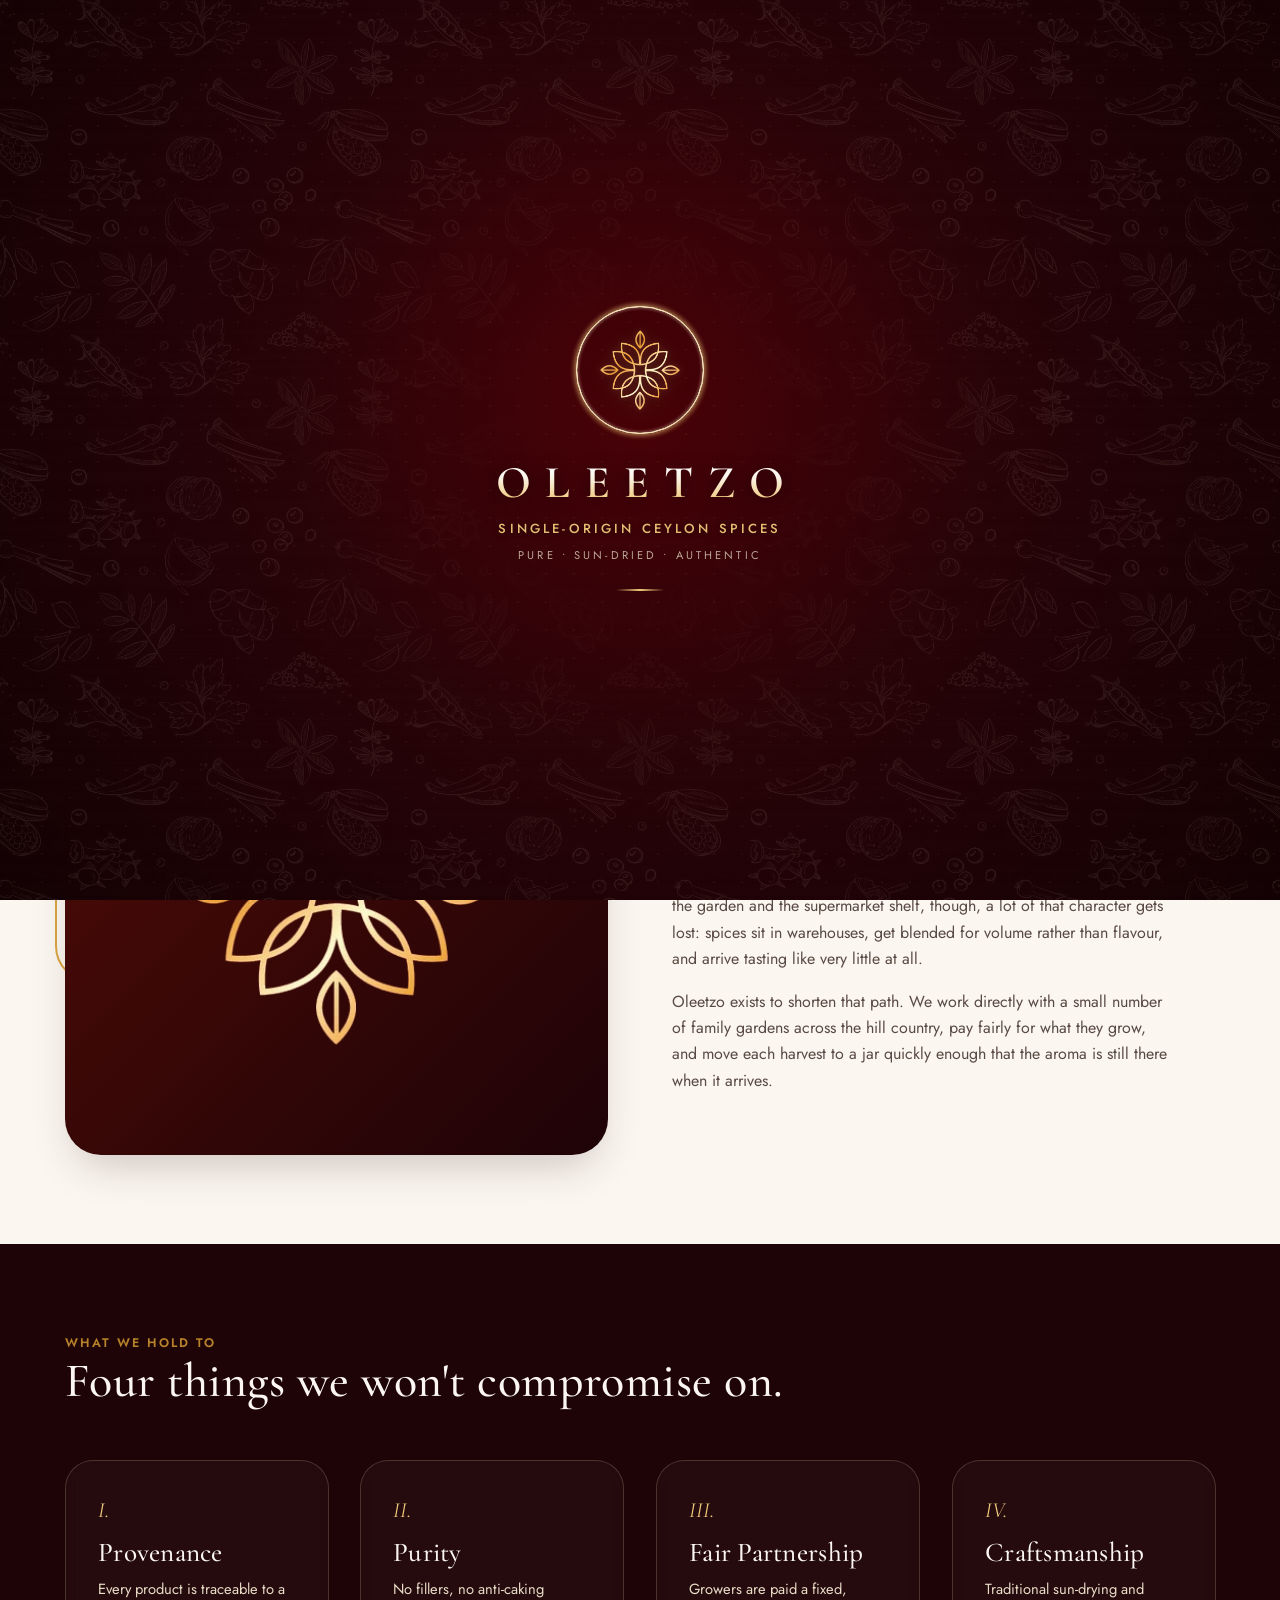
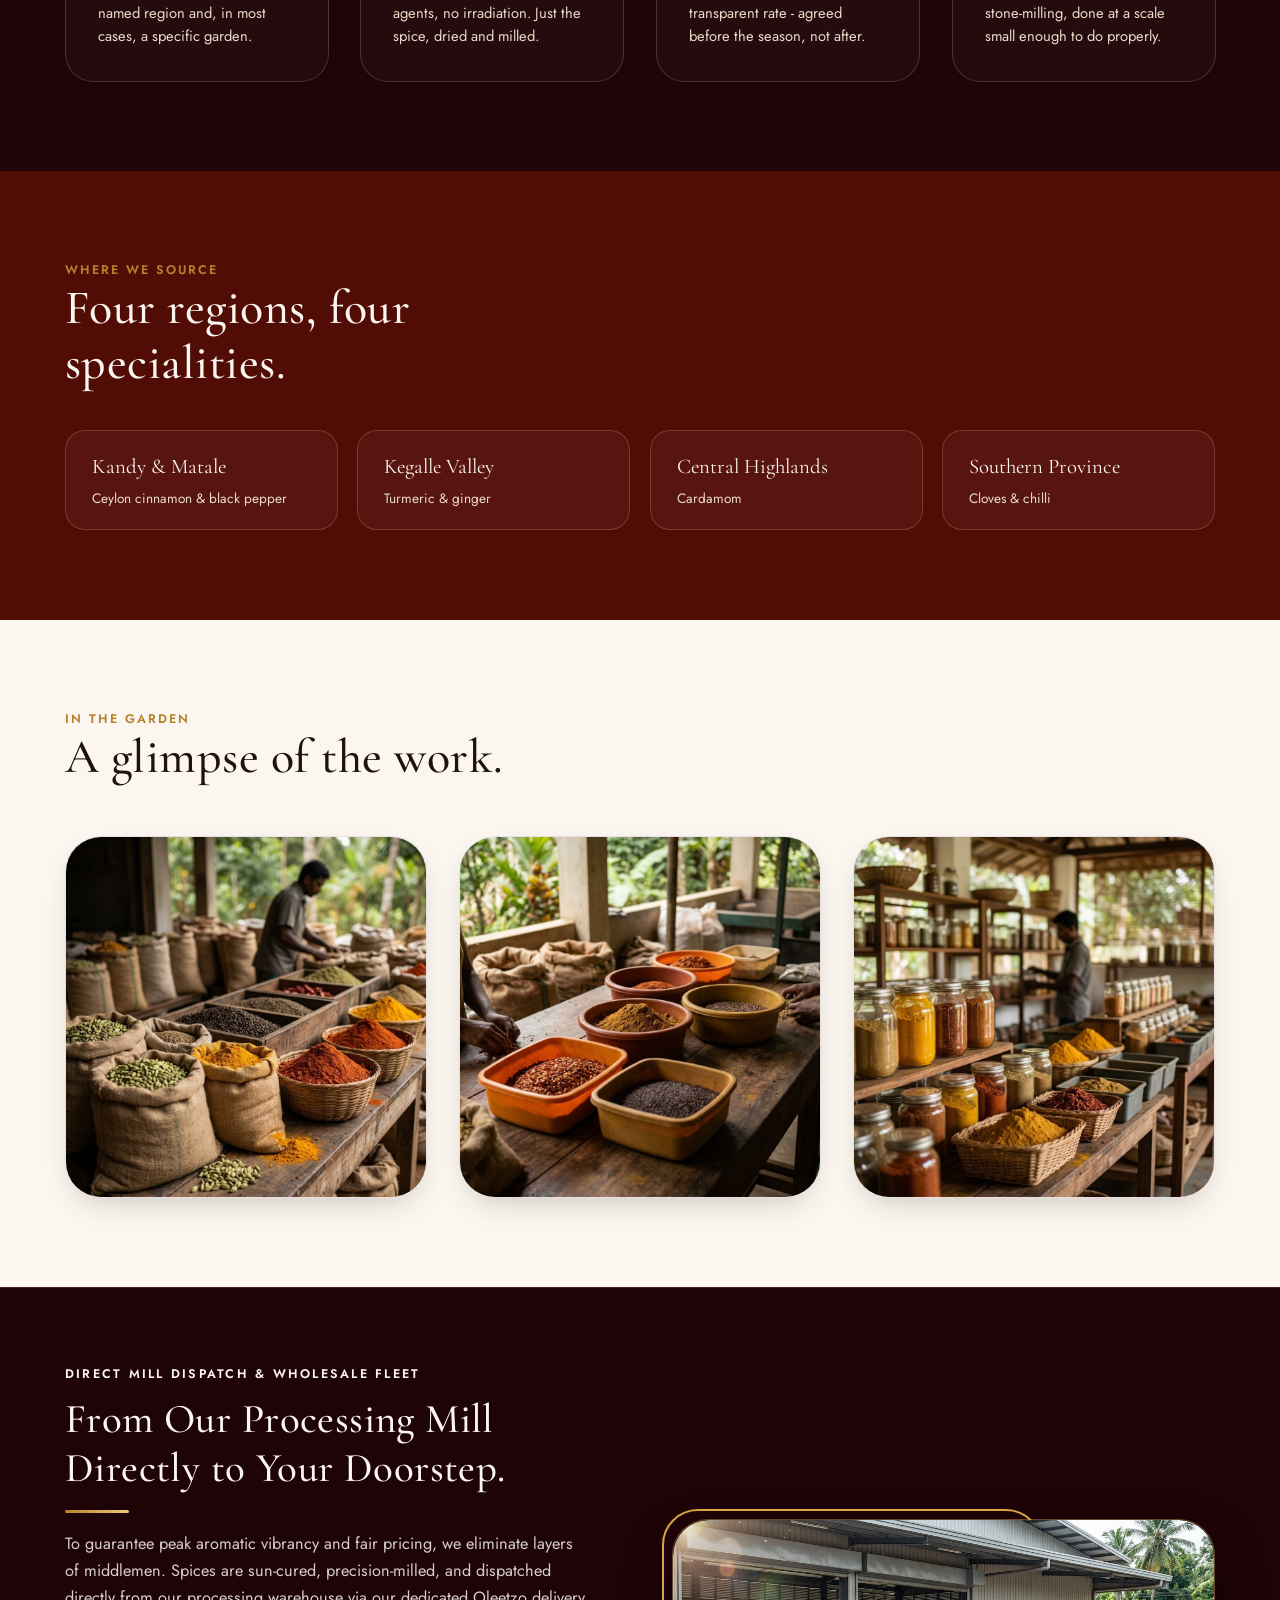
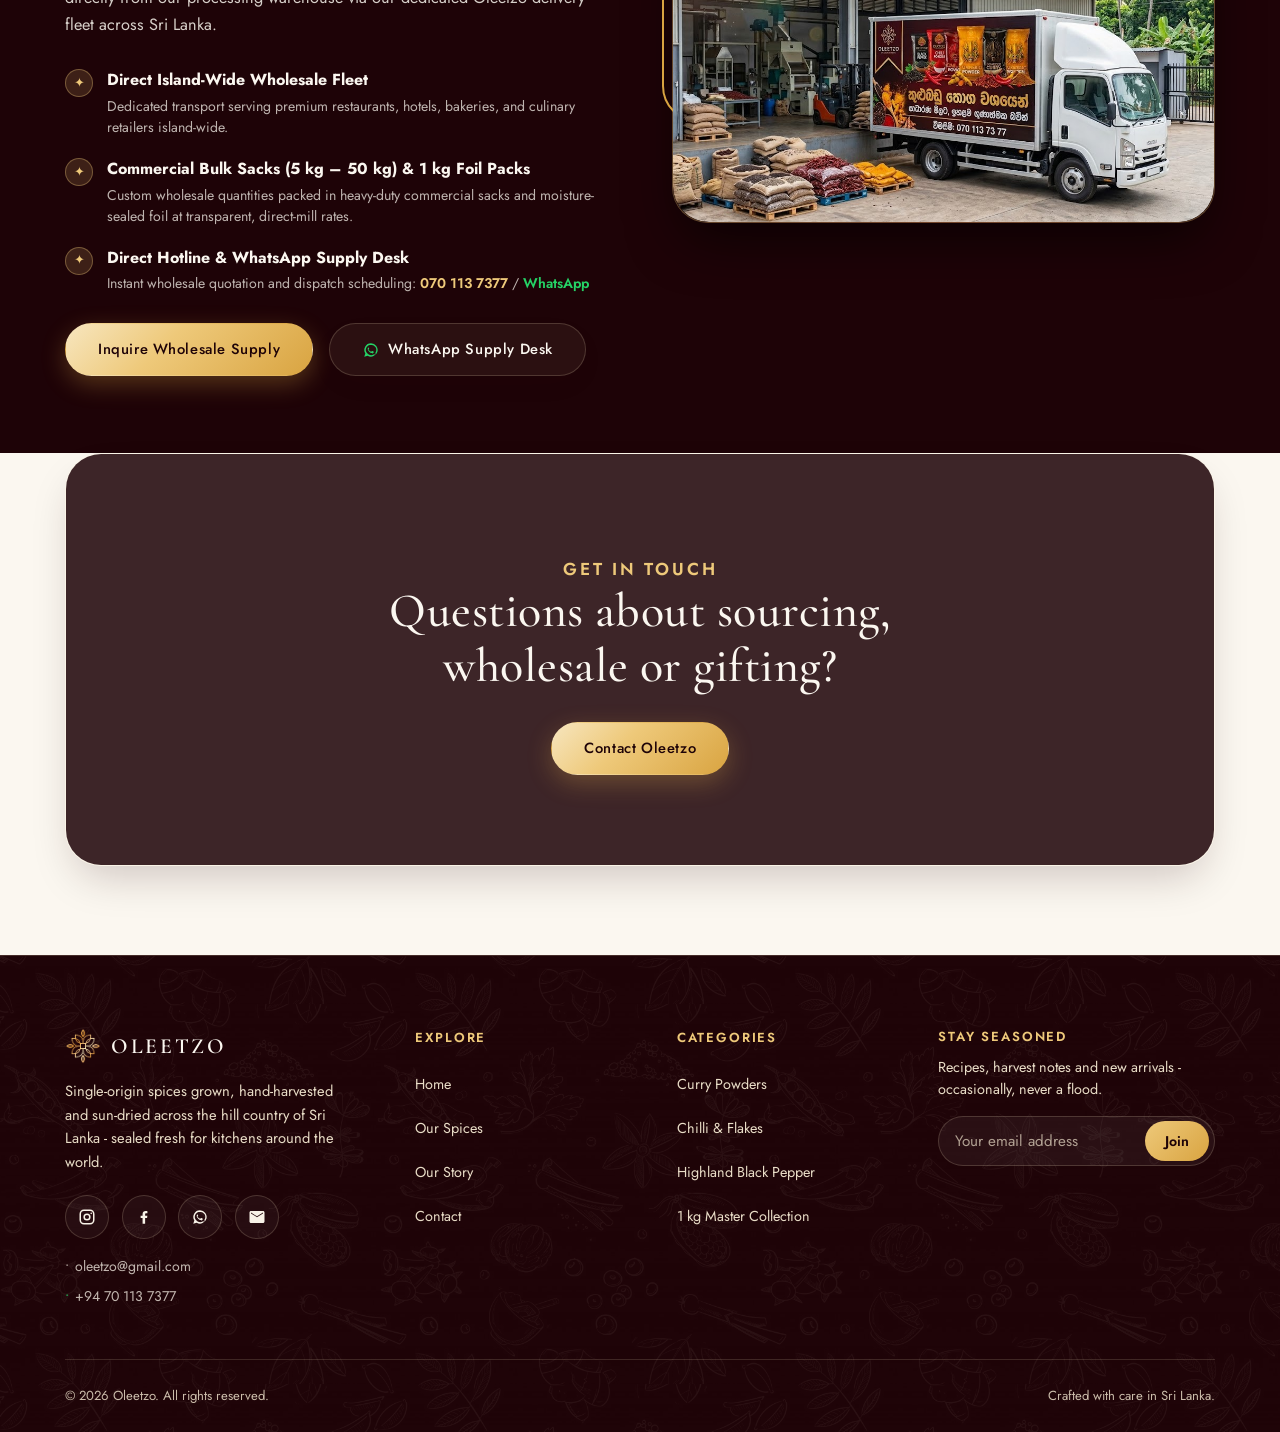
==== commit db88724e: "feat: add wholesale fleet section and global CSS stylesheet for about page" ====
--- a/about.html
+++ b/about.html
@@ -52,7 +52,7 @@
   <header id="site-header"></header>
 
   <section class="page-banner"
-    style="background-image:url('https://commons.wikimedia.org/wiki/Special:FilePath/Marrakesh_spices.jpg?width=1600')">
+    style="background-image:url('assets/images/about/story-hero-banner.jpg')">
     <div class="wrap page-banner-content">
       <p class="crumb">HOME / OUR STORY</p>
       <h1>Our Story</h1>
@@ -178,6 +178,70 @@
     </div>
   </section>
 
+  <!-- ================= DIRECT WHOLESALE & DISTRIBUTION FLEET ================= -->
+  <section class="section-dark wholesale-fleet-section" style="position:relative;overflow:hidden;border-top:1px solid rgba(238,201,122,0.18);padding:clamp(3.5rem, 6vw, 6rem) 0;">
+    <div class="wrap split split-rev">
+      <div class="split-body reveal" style="direction:ltr;">
+        <p class="eyebrow" style="color:var(--gold-400);letter-spacing:0.18em;margin-bottom:0.6rem;">DIRECT MILL DISPATCH &amp; WHOLESALE FLEET</p>
+        <h2 style="color:var(--ivory);font-size:clamp(2rem, 3.2vw, 2.7rem);line-height:1.2;">From Our Processing Mill Directly to Your Doorstep.</h2>
+        <hr class="gold-rule">
+        <p class="section-lede" style="color:rgba(247,243,235,0.85);max-width:52ch;line-height:1.65;font-size:1.02rem;">
+          To guarantee peak aromatic vibrancy and fair pricing, we eliminate layers of middlemen. Spices are sun-cured, precision-milled, and dispatched directly from our processing warehouse via our dedicated Oleetzo delivery fleet across Sri Lanka.
+        </p>
+
+        <div class="fleet-features-list" style="margin: 1.8rem 0; display:flex; flex-direction:column; gap:1.1rem;">
+          <div style="display:flex; align-items:flex-start; gap:0.85rem;">
+            <div style="width:28px; height:28px; border-radius:50%; background:rgba(238,201,122,0.15); border:1px solid rgba(238,201,122,0.35); display:flex; align-items:center; justify-content:center; color:var(--gold-300); font-size:0.8rem; flex-shrink:0; margin-top:2px;">✦</div>
+            <div>
+              <strong style="color:var(--ivory); font-size:1rem; display:block; margin-bottom:0.2rem;">Direct Island-Wide Wholesale Fleet</strong>
+              <span style="color:rgba(247,243,235,0.74); font-size:0.88rem; line-height:1.5; display:block;">Dedicated transport serving premium restaurants, hotels, bakeries, and culinary retailers island-wide.</span>
+            </div>
+          </div>
+
+          <div style="display:flex; align-items:flex-start; gap:0.85rem;">
+            <div style="width:28px; height:28px; border-radius:50%; background:rgba(238,201,122,0.15); border:1px solid rgba(238,201,122,0.35); display:flex; align-items:center; justify-content:center; color:var(--gold-300); font-size:0.8rem; flex-shrink:0; margin-top:2px;">✦</div>
+            <div>
+              <strong style="color:var(--ivory); font-size:1rem; display:block; margin-bottom:0.2rem;">Commercial Bulk Sacks (5 kg – 50 kg) &amp; 1 kg Foil Packs</strong>
+              <span style="color:rgba(247,243,235,0.74); font-size:0.88rem; line-height:1.5; display:block;">Custom wholesale quantities packed in heavy-duty commercial sacks and moisture-sealed foil at transparent, direct-mill rates.</span>
+            </div>
+          </div>
+
+          <div style="display:flex; align-items:flex-start; gap:0.85rem;">
+            <div style="width:28px; height:28px; border-radius:50%; background:rgba(238,201,122,0.15); border:1px solid rgba(238,201,122,0.35); display:flex; align-items:center; justify-content:center; color:var(--gold-300); font-size:0.8rem; flex-shrink:0; margin-top:2px;">✦</div>
+            <div>
+              <strong style="color:var(--ivory); font-size:1rem; display:block; margin-bottom:0.2rem;">Direct Hotline &amp; WhatsApp Supply Desk</strong>
+              <span style="color:rgba(247,243,235,0.74); font-size:0.88rem; line-height:1.5; display:block;">Instant wholesale quotation and dispatch scheduling: <a href="tel:+94701137377" style="color:var(--gold-300);font-weight:600;text-decoration:none;">070 113 7377</a> / <a href="https://wa.me/94701137377" target="_blank" rel="noopener noreferrer" style="color:#25d366;font-weight:600;text-decoration:none;">WhatsApp</a></span>
+            </div>
+          </div>
+        </div>
+
+        <div style="display:flex; gap:1rem; flex-wrap:wrap; margin-top:1.8rem; align-items:center;">
+          <a class="btn btn-gold" href="contact.html?subject=Wholesale%20Inquiry">Inquire Wholesale Supply</a>
+          <a class="btn btn-line" href="https://wa.me/94701137377" target="_blank" rel="noopener noreferrer" style="display:inline-flex;align-items:center;gap:0.5rem;">
+            <svg width="18" height="18" viewBox="0 0 24 24" fill="#25d366" aria-hidden="true"><path d="M12.04 3a8.9 8.9 0 0 0-7.6 13.6L3 21l4.5-1.4A8.9 8.9 0 1 0 12.04 3Zm0 1.9a7 7 0 0 1 6 10.6l-.24.4.7 2.5-2.55-.66-.4.24a7 7 0 1 1-3.5-13.08Zm-2.9 3.6c-.2 0-.5 0-.7.3s-.85.8-.85 1.9.85 2.2 1 2.4a7.9 7.9 0 0 0 3.2 2.9c1.5.6 1.8.5 2.15.5.5-.05 1.4-.55 1.6-1.1.2-.55.2-1 .15-1.1s-.2-.15-.4-.25-1.4-.7-1.6-.75-.35-.1-.5.1-.6.75-.7.9-.25.15-.45.05a6.5 6.5 0 0 1-1.9-1.2 7 7 0 0 1-1.3-1.6c-.15-.25 0-.35.1-.45s.2-.25.3-.4.15-.25.2-.4.05-.3 0-.4-.6-1.45-.85-2Z"/></svg>
+            <span>WhatsApp Supply Desk</span>
+          </a>
+        </div>
+      </div>
+
+      <div class="split-media reveal" style="direction:ltr;">
+        <div class="fleet-photo-frame" style="position:relative;border-radius:var(--radius-xl);overflow:hidden;border:1.2px solid rgba(238,201,122,0.35);box-shadow:0 24px 54px -12px rgba(0,0,0,0.7);background:radial-gradient(circle at 50% 30%, #3d0002, #140204);">
+          <img src="assets/images/about/oleetzo-wholesale-fleet.jpg"
+               alt="Oleetzo spice wholesale delivery truck at the processing and packaging facility"
+               style="width:100%;height:auto;display:block;object-fit:cover;transition:transform 0.5s ease;"
+               loading="lazy">
+          <div style="position:absolute;bottom:1.2rem;left:1.2rem;right:1.2rem;padding:0.75rem 1.1rem;background:rgba(30,3,7,0.85);backdrop-filter:blur(12px);-webkit-backdrop-filter:blur(12px);border-radius:var(--radius-lg);border:1px solid rgba(238,201,122,0.25);display:flex;justify-content:space-between;align-items:center;flex-wrap:wrap;gap:0.5rem;">
+            <div>
+              <span style="font-size:0.75rem;letter-spacing:0.12em;text-transform:uppercase;color:var(--gold-300);font-weight:600;display:block;">Oleetzo Logistics Fleet</span>
+              <span style="font-size:0.86rem;color:var(--ivory);font-weight:500;">Direct Mill Wholesale &amp; Bulk Dispatch</span>
+            </div>
+            <span style="font-size:0.82rem;color:var(--gold-400);border:1px solid rgba(238,201,122,0.35);padding:0.25rem 0.65rem;border-radius:var(--radius-pill);">Hotline: 070 113 7377</span>
+          </div>
+        </div>
+      </div>
+    </div>
+  </section>
+
   <!-- ================= CTA ================= -->
   <section class="section-cream" style="padding-top:0;">
     <div class="wrap">
--- a/css/global.css
+++ b/css/global.css
@@ -616,17 +616,18 @@
   padding-right: max(var(--gutter), env(safe-area-inset-right));
 }
 
-.nav.is-scrolled {
+.nav.is-scrolled,
+body[data-page="product-detail"] .nav {
   margin: 0.6rem auto;
   max-width: var(--max);
   width: calc(100% - clamp(1rem, 3.5vw, 3rem));
-  background: rgba(30, 3, 7, 0.9);
+  background: rgba(30, 3, 7, 0.94);
   backdrop-filter: blur(18px);
   -webkit-backdrop-filter: blur(18px);
   padding: 0.65rem clamp(1rem, 2.5vw, 1.8rem);
   border-radius: var(--radius-pill);
-  border: 1px solid rgba(247, 230, 191, 0.18);
-  box-shadow: 0 16px 40px rgba(0, 0, 0, 0.4);
+  border: 1px solid rgba(247, 230, 191, 0.22);
+  box-shadow: 0 16px 40px rgba(0, 0, 0, 0.45);
 }
 
 .nav-brand {
@@ -661,7 +662,7 @@
   gap: clamp(1.2rem, 2.2vw, 2.2rem);
 }
 
-.nav-links a {
+.nav-links a:not(.nav-cta) {
   color: var(--ivory);
   font-size: 0.88rem;
   letter-spacing: 0.04em;
@@ -674,17 +675,40 @@
   align-items: center;
 }
 
-.nav-links a:hover,
-.nav-links a.active {
+.nav-links a:not(.nav-cta):hover,
+.nav-links a:not(.nav-cta).active {
   color: var(--gold-300);
   background: rgba(247, 230, 191, 0.12);
 }
 
-.nav-cta {
-  margin-left: 0.4rem;
-  padding: 0.55rem 1.4rem;
+.nav-cta,
+.nav-links a.nav-cta {
+  margin-left: 0.5rem;
+  padding: 0.52rem 1.45rem !important;
   min-height: 38px;
-  font-size: 0.85rem;
+  font-size: 0.86rem;
+  font-weight: 600;
+  letter-spacing: 0.05em;
+  color: var(--wine-950) !important;
+  background: linear-gradient(135deg, #f7e6bf 0%, #eec97a 40%, #d9a441 100%) !important;
+  border: 1px solid rgba(238, 201, 122, 0.75) !important;
+  border-radius: var(--radius-pill) !important;
+  box-shadow: 0 4px 14px rgba(217, 164, 65, 0.32);
+  display: inline-flex;
+  align-items: center;
+  justify-content: center;
+  text-align: center;
+  white-space: nowrap;
+  transition: transform 0.3s cubic-bezier(0.16, 1, 0.3, 1), box-shadow 0.3s cubic-bezier(0.16, 1, 0.3, 1), background 0.3s ease, border-color 0.3s ease;
+}
+
+.nav-cta:hover,
+.nav-links a.nav-cta:hover {
+  color: var(--wine-950) !important;
+  background: linear-gradient(135deg, #fff0cf 0%, #f4d693 40%, #dfa83d 100%) !important;
+  border-color: var(--gold-300) !important;
+  transform: translateY(-2px);
+  box-shadow: 0 8px 22px rgba(217, 164, 65, 0.5);
 }
 
 /* Floating WhatsApp Button (Icon-only, Original WhatsApp Green, Bobbing Animation) */
@@ -955,14 +979,72 @@
   opacity: 0;
   background-size: cover;
   background-position: center;
-  animation: kenburns 24s ease-in-out infinite;
-  transition: opacity 1.6s ease;
+  transition: opacity 1.5s cubic-bezier(0.4, 0, 0.2, 1);
+  will-change: opacity, transform;
 }
 
 .hero-slide.is-active {
   opacity: 1;
+  z-index: 2;
+  animation: kenburns 24s ease-in-out infinite;
+}
+
+.hero-slide.is-prev {
+  opacity: 0;
   z-index: 1;
 }
+
+.hero-indicators {
+  position: absolute;
+  bottom: clamp(1.8rem, 3.5vh, 2.6rem);
+  right: max(var(--gutter), calc((100% - var(--max)) / 2 + var(--gutter)));
+  z-index: 15;
+  display: flex;
+  align-items: center;
+  gap: 0.55rem;
+  padding: 0.4rem 0.75rem;
+  background: rgba(30, 3, 7, 0.5);
+  backdrop-filter: blur(12px);
+  -webkit-backdrop-filter: blur(12px);
+  border-radius: var(--radius-pill);
+  border: 1px solid rgba(247, 230, 191, 0.25);
+  box-shadow: 0 8px 24px rgba(0, 0, 0, 0.35);
+}
+
+.hero-dot {
+  width: 9px;
+  height: 9px;
+  border-radius: var(--radius-pill);
+  background: rgba(247, 230, 191, 0.38);
+  border: 1px solid rgba(247, 230, 191, 0.45);
+  padding: 0;
+  cursor: pointer;
+  transition: all 0.4s cubic-bezier(0.16, 1, 0.3, 1);
+  outline: none;
+}
+
+.hero-dot:hover {
+  background: var(--gold-300);
+  border-color: var(--gold-300);
+  transform: scale(1.2);
+}
+
+.hero-dot.is-active {
+  width: 26px;
+  background: linear-gradient(135deg, var(--gold-300), var(--gold-500));
+  border-color: var(--gold-300);
+  box-shadow: 0 0 14px rgba(238, 201, 122, 0.65);
+}
+
+@media (max-width: 640px) {
+  .hero-indicators {
+    bottom: 4.8rem;
+    right: auto;
+    left: 50%;
+    transform: translateX(-50%);
+  }
+}
+
 
 @keyframes kenburns {
   0% { transform: scale(1.06) translate(0, 0); }
@@ -1079,6 +1161,17 @@
   position: absolute;
   inset: 0;
   background: linear-gradient(180deg, rgba(30, 3, 7, 0.55), rgba(30, 3, 7, 0.92));
+}
+
+body[data-page="about"] .page-banner {
+  background-position: center right;
+  min-height: clamp(48vh, 58vh, 68vh);
+}
+
+body[data-page="about"] .page-banner::after {
+  background:
+    linear-gradient(90deg, rgba(20, 2, 4, 0.88) 0%, rgba(20, 2, 4, 0.62) 48%, rgba(20, 2, 4, 0.22) 80%, rgba(20, 2, 4, 0.5) 100%),
+    linear-gradient(180deg, rgba(20, 2, 4, 0.35) 0%, rgba(20, 2, 4, 0.78) 100%);
 }
 
 .page-banner-content {
@@ -2615,7 +2708,7 @@
 .products-collection-grid {
   display: grid;
   grid-template-columns: repeat(6, 1fr);
-  gap: 1.15rem;
+  gap: 1.25rem;
   margin-top: 2rem;
 }
 @media (max-width: 1180px) {
@@ -3145,10 +3238,10 @@
 .section-showcase {
   background: var(--wine-950, #160408);
   color: var(--ivory, #faf6f0);
-  padding: clamp(4rem, 7vw, 7.5rem) 0;
+  padding: clamp(3.8rem, 6.5vw, 6.5rem) 0 clamp(3.2rem, 5.5vw, 5rem);
   position: relative;
   border-top: 1px solid rgba(238, 201, 122, 0.14);
-  border-bottom: 1px solid rgba(238, 201, 122, 0.14);
+  border-bottom: 1px solid rgba(238, 201, 122, 0.22);
 }
 
 .showcase-head {
@@ -3187,7 +3280,7 @@
 /* Master Panorama Photo Frame (Scaled to Compact Web Width) */
 .showcase-master-frame {
   width: 100%;
-  max-width: 1020px;
+  max-width: 1040px;
   margin: 0 auto 30px;
   border-radius: 14px;
   overflow: hidden;
@@ -3210,13 +3303,13 @@
 
 /* Editorial Provenance & Craft Pillars (Bespoke Luxury Typography) */
 .showcase-provenance-row {
-  max-width: 960px;
-  margin: 0 auto 46px;
+  max-width: 1040px;
+  margin: 0 auto;
   display: flex;
   align-items: stretch;
   justify-content: space-between;
-  gap: 28px;
-  padding: 22px 16px;
+  gap: 32px;
+  padding: 24px 20px;
   border-top: 1px solid rgba(238, 201, 122, 0.16);
   border-bottom: 1px solid rgba(238, 201, 122, 0.16);
 }
@@ -3261,7 +3354,18 @@
   flex-shrink: 0;
 }
 
-/* Spotlights Area */
+/* =====================================================
+   CURATED SPOTLIGHTS SECTION (PREMIUM LIGHT GALLERY)
+   ===================================================== */
+.section-spotlights-cream {
+  background: linear-gradient(180deg, #FAF7F2 0%, #FFFFFF 100%);
+  color: var(--ink, #180308);
+  padding: clamp(3.8rem, 6vw, 6rem) 0;
+  position: relative;
+  border-bottom: 1px solid rgba(217, 164, 65, 0.22);
+  box-shadow: inset 0 10px 24px -10px rgba(30, 3, 7, 0.07);
+}
+
 .showcase-spotlights {
   position: relative;
 }
@@ -3270,68 +3374,69 @@
   display: flex;
   justify-content: space-between;
   align-items: flex-end;
-  margin-bottom: 24px;
+  margin-bottom: 30px;
   flex-wrap: wrap;
-  gap: 16px;
-  max-width: 960px;
+  gap: 18px;
+  max-width: 1040px;
   margin-inline: auto;
 }
 
 .spotlight-tag {
   display: block;
-  color: var(--gold-400, #eec97a);
-  font-size: 0.72rem;
+  color: #8c6418;
+  font-size: 0.74rem;
   font-weight: 700;
   letter-spacing: 0.18em;
   text-transform: uppercase;
-  margin-bottom: 4px;
+  margin-bottom: 6px;
 }
 
 .spotlight-header h3 {
-  font-size: clamp(1.4rem, 2vw, 1.85rem);
+  font-size: clamp(1.6rem, 2.5vw, 2.2rem);
   font-family: var(--font-heading, serif);
-  color: var(--ivory, #fff);
+  color: var(--wine-950, #180308);
   margin: 0;
+  letter-spacing: -0.01em;
 }
 
 .spotlight-sub {
-  color: var(--ivory-dim, rgba(250, 246, 240, 0.72));
-  font-size: 0.86rem;
-  max-width: 440px;
+  color: rgba(30, 3, 7, 0.72);
+  font-size: 0.92rem;
+  max-width: 460px;
   margin: 0;
-  line-height: 1.45;
-}
-
-/* Spotlight Cards Grid - Compact Web Dimensions (4:4.9 Ratio Maintained) */
+  line-height: 1.55;
+}
+
+/* Spotlight Cards Grid - Generous Spacing with Compact Web Proportions */
 .spotlight-grid {
   display: grid;
   grid-template-columns: repeat(3, 1fr);
-  gap: 18px;
-  max-width: 960px;
+  column-gap: 28px;
+  row-gap: 34px;
+  max-width: 1040px;
   margin: 0 auto;
 }
 
 .spotlight-card {
   display: flex;
   flex-direction: column;
-  background: rgba(255, 255, 255, 0.025);
-  border: 1px solid rgba(238, 201, 122, 0.15);
-  border-radius: 12px;
+  background: #ffffff;
+  border: 1px solid rgba(217, 164, 65, 0.28);
+  border-radius: 14px;
   overflow: hidden;
   text-decoration: none;
   color: inherit;
   transition: transform 0.35s cubic-bezier(0.2, 0.8, 0.2, 1),
               box-shadow 0.35s ease,
-              border-color 0.35s ease,
-              background 0.35s ease;
+              border-color 0.35s ease;
   position: relative;
+  box-shadow: 0 8px 24px rgba(30, 3, 7, 0.07);
 }
 
 .spotlight-card:hover {
-  transform: translateY(-5px);
-  border-color: rgba(238, 201, 122, 0.38);
-  box-shadow: 0 14px 30px rgba(0, 0, 0, 0.45);
-  background: rgba(255, 255, 255, 0.04);
+  transform: translateY(-6px);
+  border-color: var(--gold-500, #d9a441);
+  box-shadow: 0 18px 36px rgba(30, 3, 7, 0.12), 0 0 22px rgba(217, 164, 65, 0.22);
 }
 
 .spotlight-media {
@@ -3340,6 +3445,7 @@
   aspect-ratio: 4 / 4.9;
   overflow: hidden;
   background: #0d0204;
+  border-bottom: 1px solid rgba(217, 164, 65, 0.16);
 }
 
 .spotlight-media img {
@@ -3357,51 +3463,53 @@
 
 .spotlight-badge {
   position: absolute;
-  top: 10px;
-  left: 10px;
-  background: rgba(18, 4, 8, 0.85);
+  top: 12px;
+  left: 12px;
+  background: rgba(18, 4, 8, 0.88);
   backdrop-filter: blur(8px);
-  border: 1px solid rgba(238, 201, 122, 0.35);
-  color: var(--gold-400, #eec97a);
-  font-size: 0.66rem;
+  border: 1px solid rgba(238, 201, 122, 0.45);
+  color: var(--gold-300, #eec97a);
+  font-size: 0.68rem;
   font-weight: 700;
-  letter-spacing: 0.06em;
+  letter-spacing: 0.07em;
   text-transform: uppercase;
-  padding: 3px 8px;
-  border-radius: 4px;
-  box-shadow: 0 4px 12px rgba(0, 0, 0, 0.3);
+  padding: 4px 9px;
+  border-radius: 5px;
+  box-shadow: 0 4px 12px rgba(0, 0, 0, 0.35);
 }
 
 .spotlight-info {
-  padding: 14px 16px;
+  padding: 18px 20px 20px;
   display: flex;
   flex-direction: column;
   flex-grow: 1;
+  background: #ffffff;
 }
 
 .spotlight-origin {
-  font-size: 0.68rem;
-  color: var(--gold-400, #eec97a);
+  font-size: 0.72rem;
+  color: #8c6418;
   letter-spacing: 0.08em;
   text-transform: uppercase;
-  font-weight: 600;
-  margin-bottom: 4px;
+  font-weight: 700;
+  margin-bottom: 6px;
   display: block;
 }
 
 .spotlight-info h4 {
   font-family: var(--font-heading, serif);
-  font-size: 1.12rem;
-  color: var(--ivory, #fff);
-  margin: 0 0 6px;
+  font-size: 1.22rem;
+  color: var(--wine-950, #180308);
+  margin: 0 0 8px;
   line-height: 1.25;
+  font-weight: 600;
 }
 
 .spotlight-info p {
-  font-size: 0.8rem;
-  color: var(--ivory-dim, rgba(250, 246, 240, 0.75));
-  line-height: 1.45;
-  margin: 0 0 12px;
+  font-size: 0.86rem;
+  color: rgba(30, 3, 7, 0.74);
+  line-height: 1.52;
+  margin: 0 0 16px;
   flex-grow: 1;
 }
 
@@ -3409,29 +3517,38 @@
   display: flex;
   align-items: center;
   justify-content: space-between;
-  border-top: 1px solid rgba(238, 201, 122, 0.12);
-  padding-top: 10px;
+  border-top: 1px solid rgba(217, 164, 65, 0.2);
+  padding-top: 12px;
   margin-top: auto;
 }
 
 .meta-weight {
-  font-size: 0.74rem;
-  color: var(--ivory-dim, rgba(250, 246, 240, 0.65));
-  font-weight: 500;
+  font-size: 0.78rem;
+  color: rgba(30, 3, 7, 0.65);
+  font-weight: 600;
 }
 
 .meta-link {
-  font-size: 0.78rem;
-  color: var(--gold-400, #eec97a);
-  font-weight: 600;
-  transition: transform 0.2s ease;
+  font-size: 0.84rem;
+  color: var(--wine-900, #3d0002);
+  font-weight: 700;
+  transition: transform 0.2s ease, color 0.2s ease;
 }
 
 .spotlight-card:hover .meta-link {
+  color: #a17424;
   transform: translateX(4px);
 }
 
 /* Responsive adjustments */
+@media (max-width: 1080px) {
+  .spotlight-grid {
+    column-gap: 22px;
+    row-gap: 28px;
+    max-width: 940px;
+  }
+}
+
 @media (max-width: 960px) {
   .showcase-provenance-row {
     flex-direction: column;
@@ -3443,8 +3560,9 @@
   }
   .spotlight-grid {
     grid-template-columns: repeat(2, 1fr);
-    gap: 16px;
-    max-width: 640px;
+    column-gap: 22px;
+    row-gap: 28px;
+    max-width: 660px;
   }
   .spotlight-header {
     flex-direction: column;
@@ -3455,9 +3573,9 @@
 @media (max-width: 600px) {
   .spotlight-grid {
     grid-template-columns: 1fr;
-    gap: 16px;
-    max-width: 310px;
-  }
-}
-
-
+    row-gap: 22px;
+    max-width: 320px;
+  }
+}
+
+
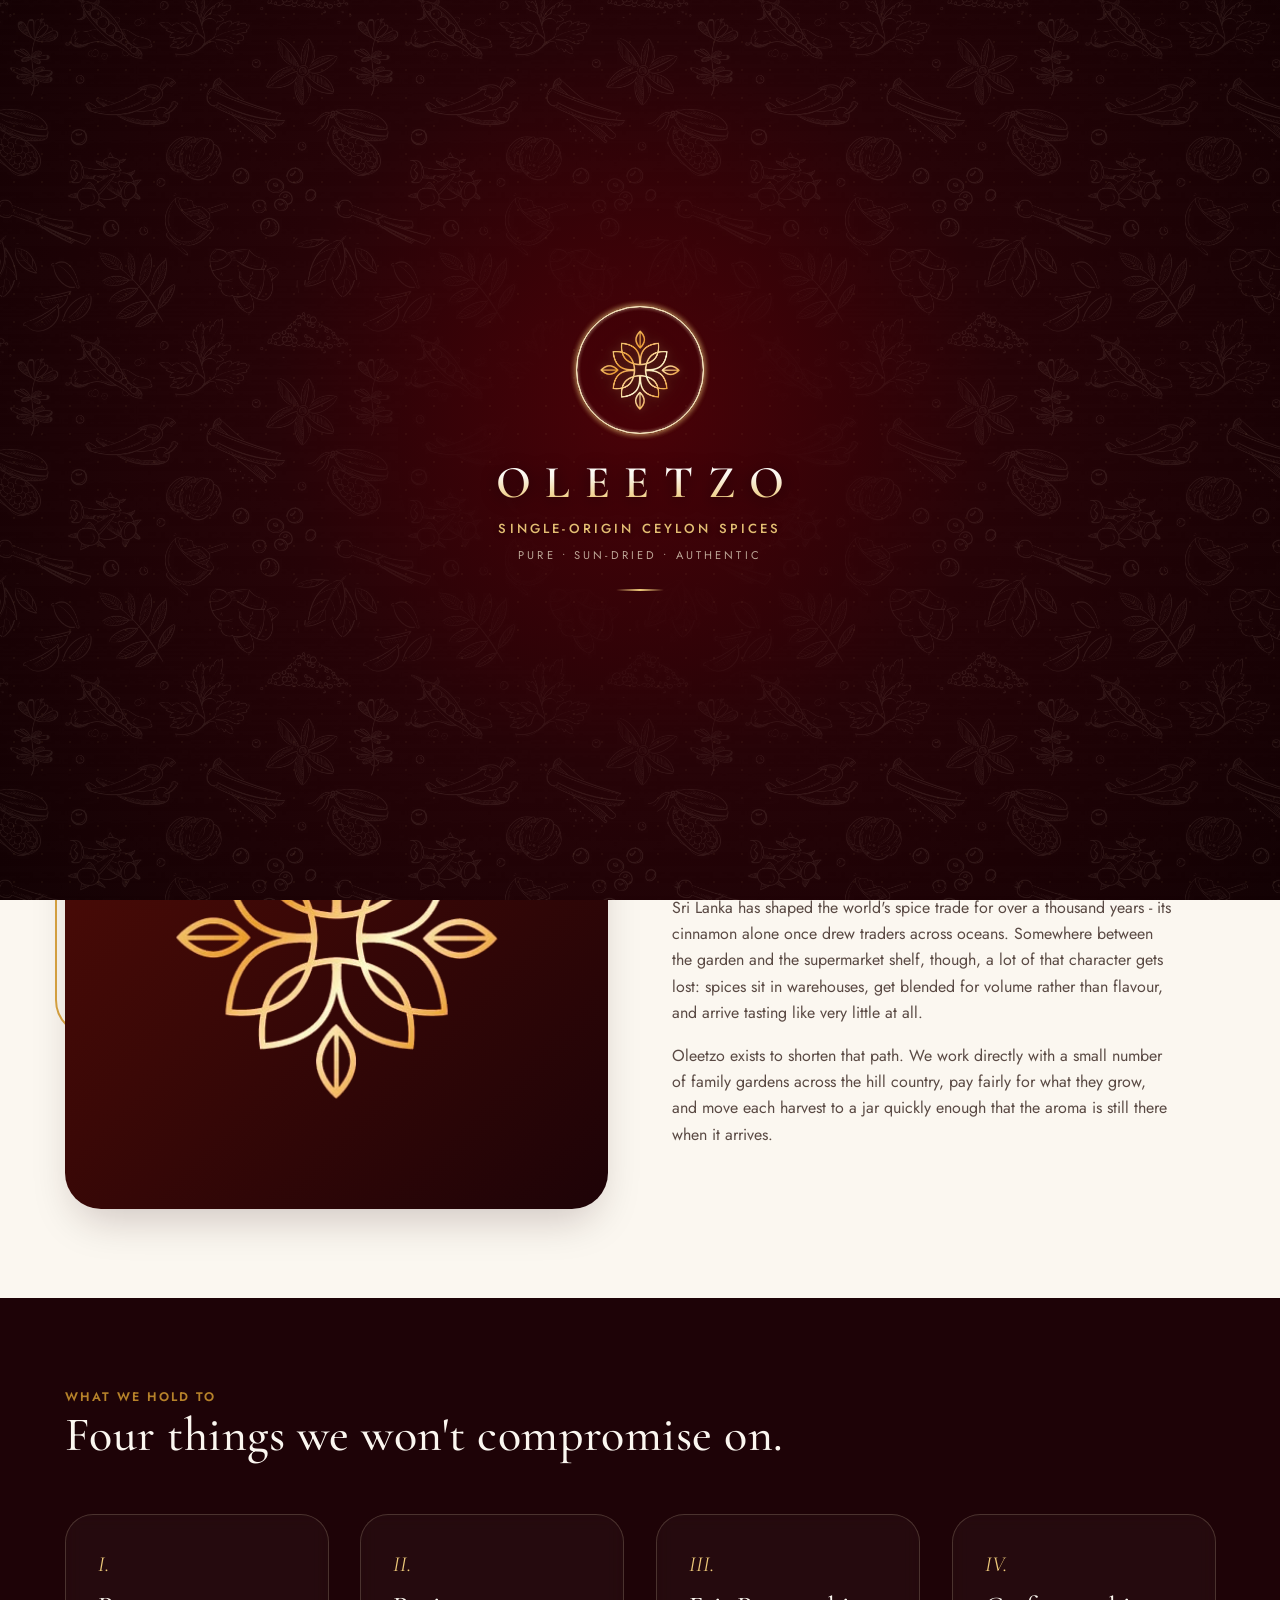
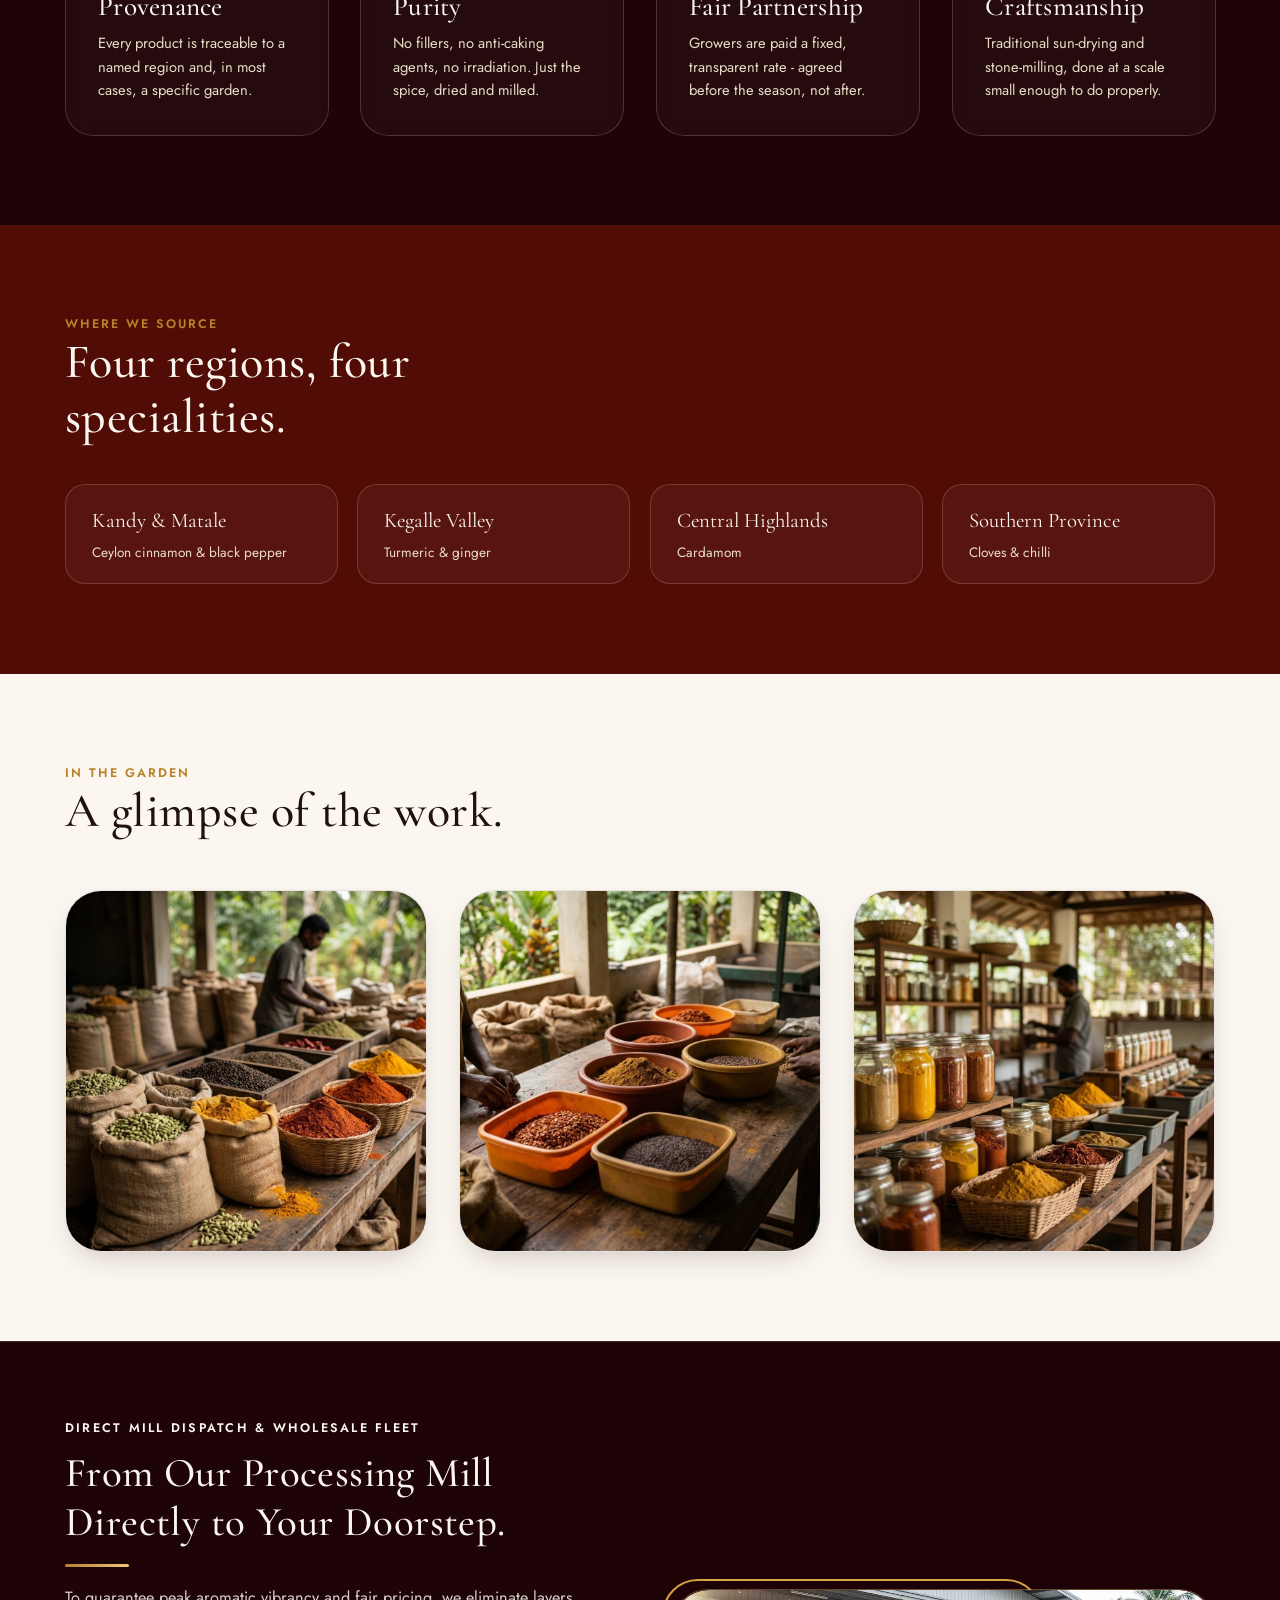
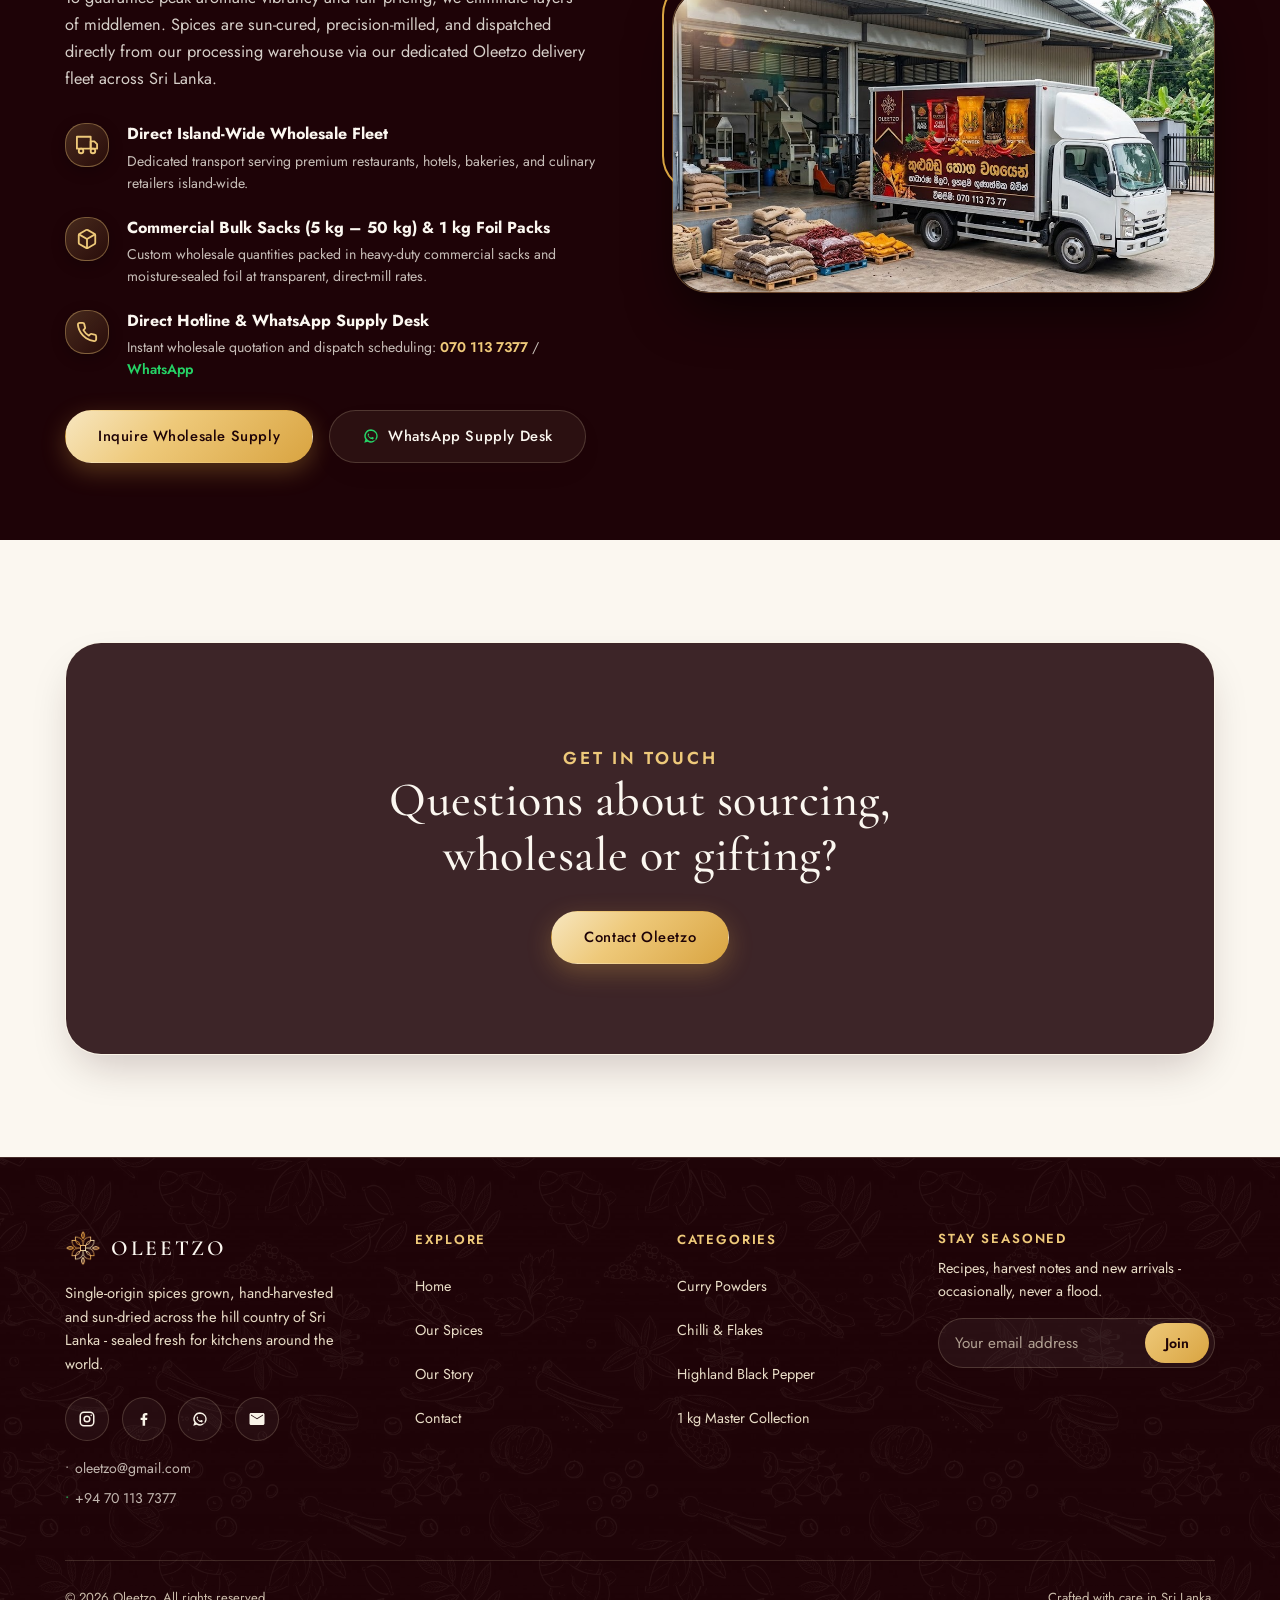
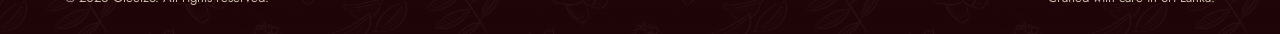
==== commit a2526e31: "feat: add global stylesheet and update about page banner and fleet feature styling" ====
--- a/about.html
+++ b/about.html
@@ -51,12 +51,14 @@
 
   <header id="site-header"></header>
 
-  <section class="page-banner"
-    style="background-image:url('assets/images/about/story-hero-banner.jpg')">
-    <div class="wrap page-banner-content">
-      <p class="crumb">HOME / OUR STORY</p>
-      <h1>Our Story</h1>
-      <p>A shorter, fresher path between the spice gardens of Sri Lanka and the kitchens that use them.</p>
+  <section class="page-banner about-page-banner"
+    style="background-image:url('assets/images/about/story-hero-banner.png');">
+    <div class="wrap">
+      <div class="page-banner-content about-banner-content">
+        <p class="crumb">HOME / OUR STORY</p>
+        <h1>Our Story</h1>
+        <p>A shorter, fresher path between the spice gardens of Sri Lanka and the kitchens that use them.</p>
+      </div>
     </div>
   </section>
 
@@ -189,28 +191,45 @@
           To guarantee peak aromatic vibrancy and fair pricing, we eliminate layers of middlemen. Spices are sun-cured, precision-milled, and dispatched directly from our processing warehouse via our dedicated Oleetzo delivery fleet across Sri Lanka.
         </p>
 
-        <div class="fleet-features-list" style="margin: 1.8rem 0; display:flex; flex-direction:column; gap:1.1rem;">
-          <div style="display:flex; align-items:flex-start; gap:0.85rem;">
-            <div style="width:28px; height:28px; border-radius:50%; background:rgba(238,201,122,0.15); border:1px solid rgba(238,201,122,0.35); display:flex; align-items:center; justify-content:center; color:var(--gold-300); font-size:0.8rem; flex-shrink:0; margin-top:2px;">✦</div>
-            <div>
-              <strong style="color:var(--ivory); font-size:1rem; display:block; margin-bottom:0.2rem;">Direct Island-Wide Wholesale Fleet</strong>
-              <span style="color:rgba(247,243,235,0.74); font-size:0.88rem; line-height:1.5; display:block;">Dedicated transport serving premium restaurants, hotels, bakeries, and culinary retailers island-wide.</span>
-            </div>
-          </div>
-
-          <div style="display:flex; align-items:flex-start; gap:0.85rem;">
-            <div style="width:28px; height:28px; border-radius:50%; background:rgba(238,201,122,0.15); border:1px solid rgba(238,201,122,0.35); display:flex; align-items:center; justify-content:center; color:var(--gold-300); font-size:0.8rem; flex-shrink:0; margin-top:2px;">✦</div>
-            <div>
-              <strong style="color:var(--ivory); font-size:1rem; display:block; margin-bottom:0.2rem;">Commercial Bulk Sacks (5 kg – 50 kg) &amp; 1 kg Foil Packs</strong>
-              <span style="color:rgba(247,243,235,0.74); font-size:0.88rem; line-height:1.5; display:block;">Custom wholesale quantities packed in heavy-duty commercial sacks and moisture-sealed foil at transparent, direct-mill rates.</span>
-            </div>
-          </div>
-
-          <div style="display:flex; align-items:flex-start; gap:0.85rem;">
-            <div style="width:28px; height:28px; border-radius:50%; background:rgba(238,201,122,0.15); border:1px solid rgba(238,201,122,0.35); display:flex; align-items:center; justify-content:center; color:var(--gold-300); font-size:0.8rem; flex-shrink:0; margin-top:2px;">✦</div>
-            <div>
-              <strong style="color:var(--ivory); font-size:1rem; display:block; margin-bottom:0.2rem;">Direct Hotline &amp; WhatsApp Supply Desk</strong>
-              <span style="color:rgba(247,243,235,0.74); font-size:0.88rem; line-height:1.5; display:block;">Instant wholesale quotation and dispatch scheduling: <a href="tel:+94701137377" style="color:var(--gold-300);font-weight:600;text-decoration:none;">070 113 7377</a> / <a href="https://wa.me/94701137377" target="_blank" rel="noopener noreferrer" style="color:#25d366;font-weight:600;text-decoration:none;">WhatsApp</a></span>
+        <div class="fleet-features-list" style="margin: 1.8rem 0; display:flex; flex-direction:column; gap:1.25rem;">
+          <div class="fleet-feature-item">
+            <div class="fleet-icon-box" aria-hidden="true">
+              <svg width="22" height="22" viewBox="0 0 24 24" fill="none" stroke="currentColor" stroke-width="2" stroke-linecap="round" stroke-linejoin="round">
+                <rect x="1" y="3" width="15" height="13"></rect>
+                <polygon points="16 8 20 8 23 11 23 16 16 16 16 8"></polygon>
+                <circle cx="5.5" cy="18.5" r="2.5"></circle>
+                <circle cx="18.5" cy="18.5" r="2.5"></circle>
+              </svg>
+            </div>
+            <div>
+              <strong style="color:var(--ivory); font-size:1rem; display:block; margin-bottom:0.25rem;">Direct Island-Wide Wholesale Fleet</strong>
+              <span style="color:rgba(247,243,235,0.78); font-size:0.88rem; line-height:1.55; display:block;">Dedicated transport serving premium restaurants, hotels, bakeries, and culinary retailers island-wide.</span>
+            </div>
+          </div>
+
+          <div class="fleet-feature-item">
+            <div class="fleet-icon-box" aria-hidden="true">
+              <svg width="22" height="22" viewBox="0 0 24 24" fill="none" stroke="currentColor" stroke-width="2" stroke-linecap="round" stroke-linejoin="round">
+                <path d="M21 8a2 2 0 0 0-1-1.73l-7-4a2 2 0 0 0-2 0l-7 4A2 2 0 0 0 3 8v8a2 2 0 0 0 1 1.73l7 4a2 2 0 0 0 2 0l7-4A2 2 0 0 0 21 16Z"></path>
+                <path d="m3.3 7 8.7 5 8.7-5"></path>
+                <path d="M12 22V12"></path>
+              </svg>
+            </div>
+            <div>
+              <strong style="color:var(--ivory); font-size:1rem; display:block; margin-bottom:0.25rem;">Commercial Bulk Sacks (5 kg – 50 kg) &amp; 1 kg Foil Packs</strong>
+              <span style="color:rgba(247,243,235,0.78); font-size:0.88rem; line-height:1.55; display:block;">Custom wholesale quantities packed in heavy-duty commercial sacks and moisture-sealed foil at transparent, direct-mill rates.</span>
+            </div>
+          </div>
+
+          <div class="fleet-feature-item">
+            <div class="fleet-icon-box" aria-hidden="true">
+              <svg width="22" height="22" viewBox="0 0 24 24" fill="none" stroke="currentColor" stroke-width="2" stroke-linecap="round" stroke-linejoin="round">
+                <path d="M22 16.92v3a2 2 0 0 1-2.18 2 19.79 19.79 0 0 1-8.63-3.07 19.5 19.5 0 0 1-6-6 19.79 19.79 0 0 1-3.07-8.67A2 2 0 0 1 4.11 2h3a2 2 0 0 1 2 1.72 12.84 12.84 0 0 0 .7 2.81 2 2 0 0 1-.45 2.11L8.09 9.91a16 16 0 0 0 6 6l1.27-1.27a2 2 0 0 1 2.11-.45 12.84 12.84 0 0 0 2.81.7A2 2 0 0 1 22 16.92z"></path>
+              </svg>
+            </div>
+            <div>
+              <strong style="color:var(--ivory); font-size:1rem; display:block; margin-bottom:0.25rem;">Direct Hotline &amp; WhatsApp Supply Desk</strong>
+              <span style="color:rgba(247,243,235,0.78); font-size:0.88rem; line-height:1.55; display:block;">Instant wholesale quotation and dispatch scheduling: <a href="tel:+94701137377" style="color:var(--gold-300);font-weight:600;text-decoration:none;">070 113 7377</a> / <a href="https://wa.me/94701137377" target="_blank" rel="noopener noreferrer" style="color:#25d366;font-weight:600;text-decoration:none;">WhatsApp</a></span>
             </div>
           </div>
         </div>
@@ -225,12 +244,11 @@
       </div>
 
       <div class="split-media reveal" style="direction:ltr;">
-        <div class="fleet-photo-frame" style="position:relative;border-radius:var(--radius-xl);overflow:hidden;border:1.2px solid rgba(238,201,122,0.35);box-shadow:0 24px 54px -12px rgba(0,0,0,0.7);background:radial-gradient(circle at 50% 30%, #3d0002, #140204);">
+        <div class="fleet-photo-frame">
           <img src="assets/images/about/oleetzo-wholesale-fleet.jpg"
                alt="Oleetzo spice wholesale delivery truck at the processing and packaging facility"
-               style="width:100%;height:auto;display:block;object-fit:cover;transition:transform 0.5s ease;"
                loading="lazy">
-          <div style="position:absolute;bottom:1.2rem;left:1.2rem;right:1.2rem;padding:0.75rem 1.1rem;background:rgba(30,3,7,0.85);backdrop-filter:blur(12px);-webkit-backdrop-filter:blur(12px);border-radius:var(--radius-lg);border:1px solid rgba(238,201,122,0.25);display:flex;justify-content:space-between;align-items:center;flex-wrap:wrap;gap:0.5rem;">
+          <div class="fleet-floating-badge">
             <div>
               <span style="font-size:0.75rem;letter-spacing:0.12em;text-transform:uppercase;color:var(--gold-300);font-weight:600;display:block;">Oleetzo Logistics Fleet</span>
               <span style="font-size:0.86rem;color:var(--ivory);font-weight:500;">Direct Mill Wholesale &amp; Bulk Dispatch</span>
@@ -243,7 +261,7 @@
   </section>
 
   <!-- ================= CTA ================= -->
-  <section class="section-cream" style="padding-top:0;">
+  <section class="section-cream" style="padding-top: clamp(4.5rem, 8vw, 7rem); padding-bottom: clamp(4.5rem, 8vw, 7rem);">
     <div class="wrap">
       <div class="cta-banner"
         style="background-image:url('https://commons.wikimedia.org/wiki/Special:FilePath/Cinnamomum_verum_spices.jpg?width=1400')">
--- a/css/global.css
+++ b/css/global.css
@@ -1165,13 +1165,186 @@
 
 body[data-page="about"] .page-banner {
   background-position: center right;
-  min-height: clamp(48vh, 58vh, 68vh);
+  background-size: cover;
+  min-height: clamp(54vh, 64vh, 74vh);
+  display: flex;
+  align-items: center;
+  justify-content: flex-start;
+}
+
+body[data-page="about"] .page-banner > .wrap {
+  width: 100%;
+  position: relative;
+  z-index: 2;
 }
 
 body[data-page="about"] .page-banner::after {
   background:
-    linear-gradient(90deg, rgba(20, 2, 4, 0.88) 0%, rgba(20, 2, 4, 0.62) 48%, rgba(20, 2, 4, 0.22) 80%, rgba(20, 2, 4, 0.5) 100%),
-    linear-gradient(180deg, rgba(20, 2, 4, 0.35) 0%, rgba(20, 2, 4, 0.78) 100%);
+    linear-gradient(90deg,
+      rgba(16, 2, 4, 0.94) 0%,
+      rgba(16, 2, 4, 0.86) 32%,
+      rgba(16, 2, 4, 0.52) 58%,
+      rgba(16, 2, 4, 0.12) 78%,
+      rgba(16, 2, 4, 0.35) 100%),
+    linear-gradient(180deg,
+      rgba(16, 2, 4, 0.40) 0%,
+      rgba(16, 2, 4, 0.10) 45%,
+      rgba(16, 2, 4, 0.88) 100%);
+}
+
+.about-banner-content {
+  max-width: 520px;
+  text-align: left;
+  padding: clamp(6.2rem, 11vh, 9rem) 0 clamp(2.5rem, 5vh, 4rem);
+}
+
+.about-banner-content h1 {
+  font-size: clamp(2.6rem, 4.5vw, 3.8rem);
+  line-height: 1.08;
+  margin-top: 0.4rem;
+  letter-spacing: -0.01em;
+}
+
+.about-banner-content p {
+  font-size: clamp(1rem, 1.2vw + 0.3rem, 1.15rem);
+  color: rgba(251, 247, 240, 0.9);
+  max-width: 44ch;
+  line-height: 1.6;
+}
+
+/* Wholesale Fleet Section in About Page */
+.wholesale-fleet-section {
+  position: relative;
+  overflow: hidden;
+  border-top: 1px solid rgba(238, 201, 122, 0.18);
+  padding: clamp(4rem, 7vw, 6.5rem) 0;
+  background: radial-gradient(circle at 80% 20%, rgba(61, 0, 2, 0.55), var(--wine-950) 65%);
+}
+
+.fleet-feature-item {
+  display: flex;
+  align-items: flex-start;
+  gap: 1.1rem;
+}
+
+.fleet-icon-box {
+  width: 44px;
+  height: 44px;
+  border-radius: var(--radius-md);
+  background: linear-gradient(135deg, rgba(238, 201, 122, 0.20), rgba(182, 130, 42, 0.08));
+  border: 1px solid rgba(238, 201, 122, 0.38);
+  display: flex;
+  align-items: center;
+  justify-content: center;
+  color: var(--gold-300);
+  flex-shrink: 0;
+  margin-top: 2px;
+  box-shadow: 0 4px 14px rgba(0, 0, 0, 0.25);
+  transition: transform 0.3s ease, border-color 0.3s ease, color 0.3s ease;
+}
+
+.fleet-feature-item:hover .fleet-icon-box {
+  transform: translateY(-2px);
+  border-color: var(--gold-300);
+  color: var(--gold-100);
+  box-shadow: 0 6px 18px rgba(217, 164, 65, 0.35);
+}
+
+.fleet-photo-frame {
+  position: relative;
+  border-radius: var(--radius-xl);
+  overflow: hidden;
+  border: 1.2px solid rgba(238, 201, 122, 0.35);
+  box-shadow: 0 24px 54px -12px rgba(0, 0, 0, 0.7);
+  background: radial-gradient(circle at 50% 30%, #3d0002, #140204);
+}
+
+.fleet-photo-frame img {
+  width: 100%;
+  height: auto;
+  display: block;
+  object-fit: cover;
+  transition: transform 0.6s cubic-bezier(0.16, 1, 0.3, 1);
+}
+
+.fleet-photo-frame:hover img {
+  transform: scale(1.03);
+}
+
+.fleet-floating-badge {
+  position: absolute;
+  bottom: 1.2rem;
+  left: 1.2rem;
+  right: 1.2rem;
+  padding: 0.8rem 1.2rem;
+  background: rgba(30, 3, 7, 0.88);
+  backdrop-filter: blur(14px);
+  -webkit-backdrop-filter: blur(14px);
+  border-radius: var(--radius-lg);
+  border: 1px solid rgba(238, 201, 122, 0.28);
+  display: flex;
+  justify-content: space-between;
+  align-items: center;
+  flex-wrap: wrap;
+  gap: 0.6rem;
+}
+
+@media (max-width: 900px) {
+  .wholesale-fleet-section .split {
+    grid-template-columns: 1fr;
+    gap: 2.2rem;
+    direction: ltr !important;
+  }
+
+  .fleet-floating-badge {
+    position: relative;
+    bottom: auto;
+    left: auto;
+    right: auto;
+    margin-top: -1rem;
+    border-radius: 0 0 var(--radius-xl) var(--radius-xl);
+    border-top: none;
+  }
+}
+
+@media (max-width: 768px) {
+  body[data-page="about"] .page-banner {
+    min-height: 84vh;
+    min-height: 84dvh;
+    background-position: 84% 15%;
+    align-items: flex-end;
+  }
+
+  body[data-page="about"] .page-banner::after {
+    background:
+      linear-gradient(180deg,
+        rgba(16, 2, 4, 0.20) 0%,
+        rgba(16, 2, 4, 0.12) 32%,
+        rgba(16, 2, 4, 0.68) 55%,
+        rgba(16, 2, 4, 0.94) 75%,
+        rgba(16, 2, 4, 0.98) 100%);
+  }
+
+  .about-banner-content {
+    max-width: 100%;
+    padding: clamp(6rem, 12vh, 8rem) 0 clamp(2.2rem, 5vh, 3.2rem);
+  }
+
+  .about-banner-content h1 {
+    font-size: clamp(2.3rem, 8.5vw, 3.1rem);
+  }
+}
+
+@media (max-width: 600px) {
+  .fleet-icon-box {
+    width: 38px;
+    height: 38px;
+  }
+
+  .fleet-floating-badge {
+    flex-direction: column;
+    align-items: flex-start;
+  }
 }
 
 .page-banner-content {
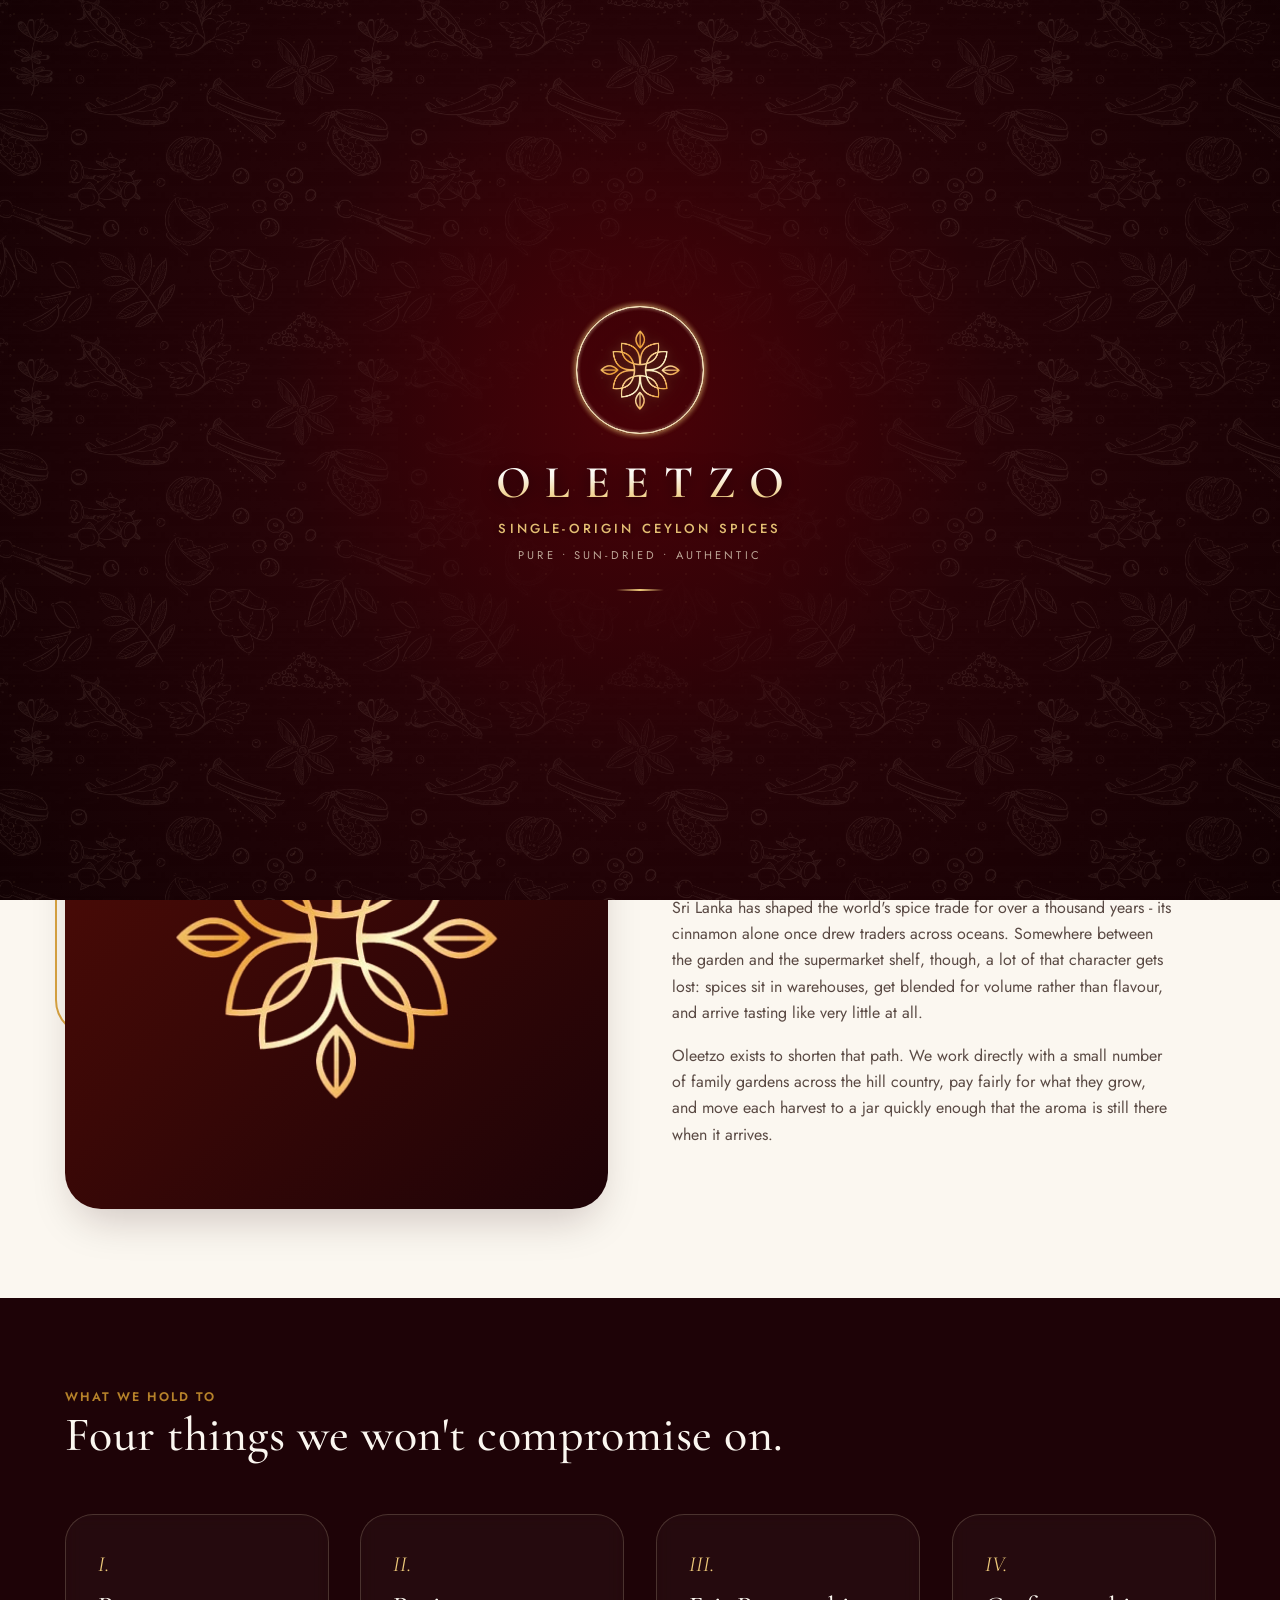
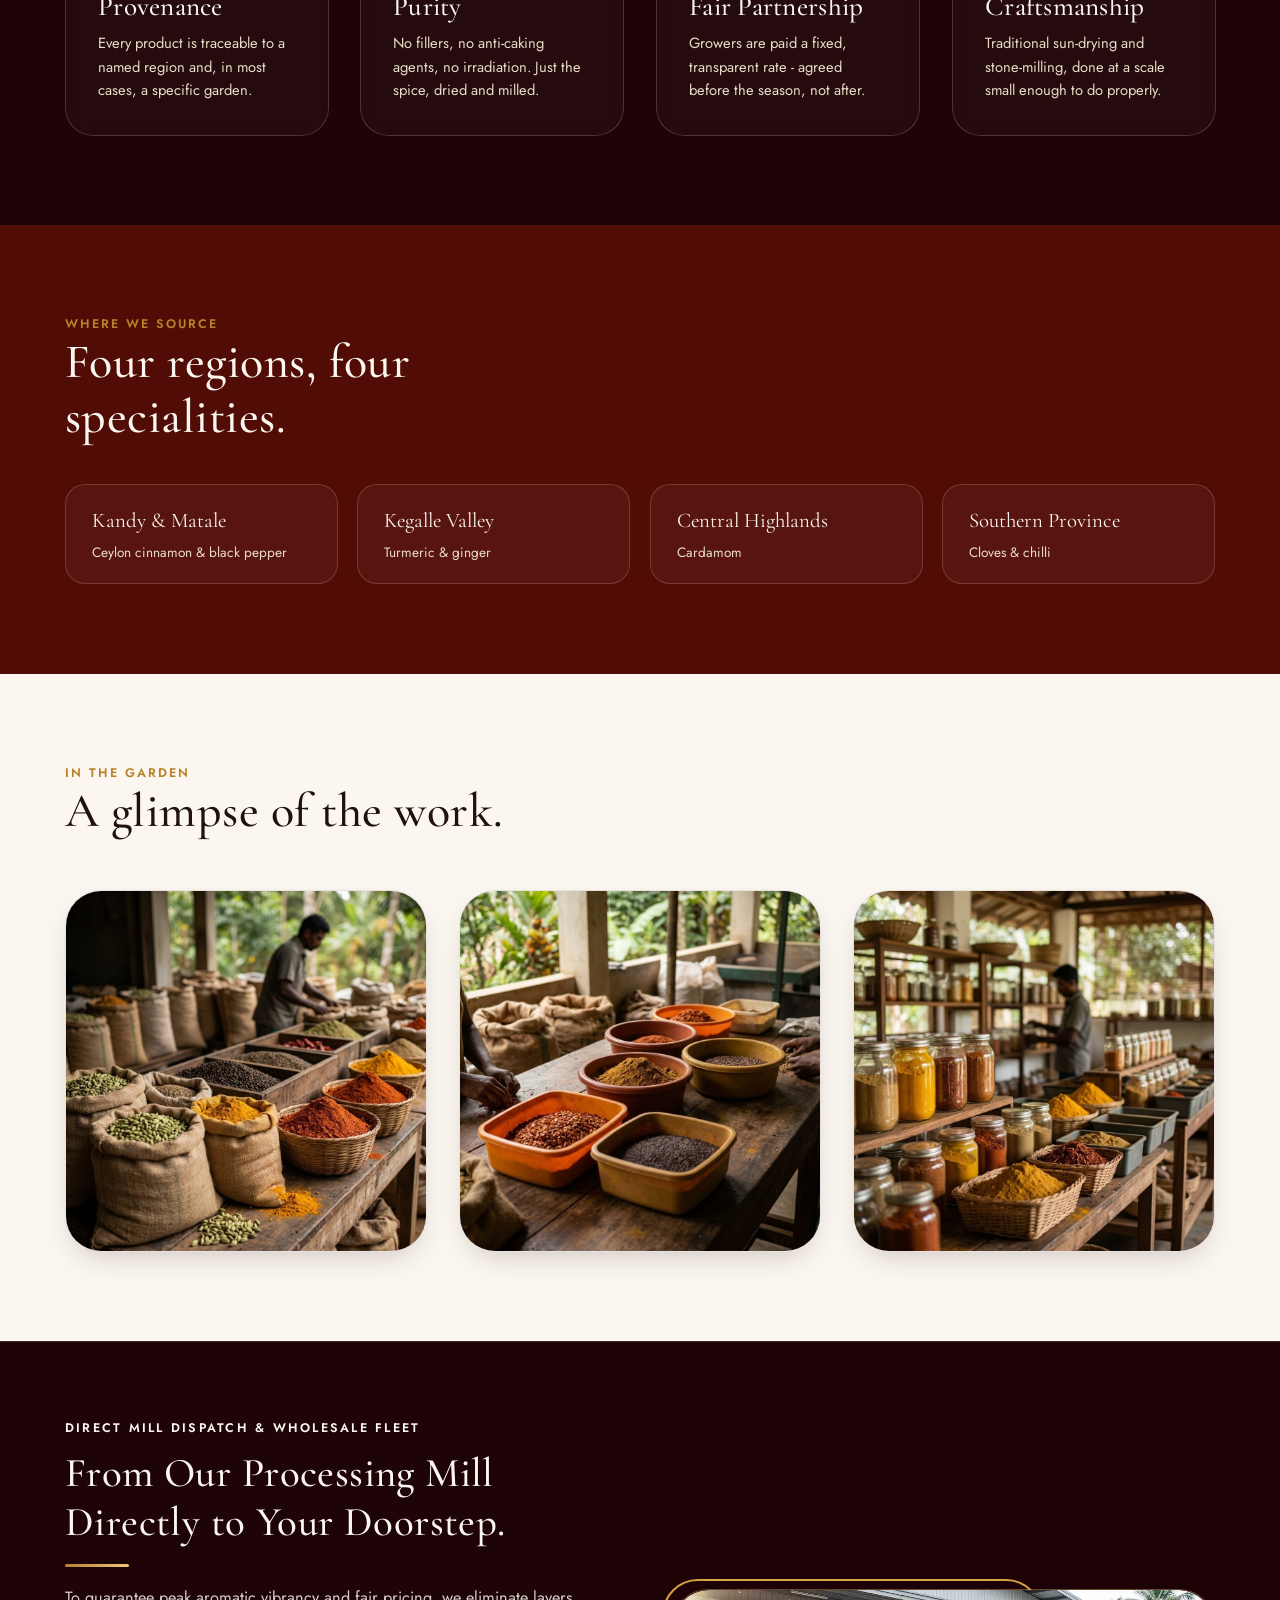
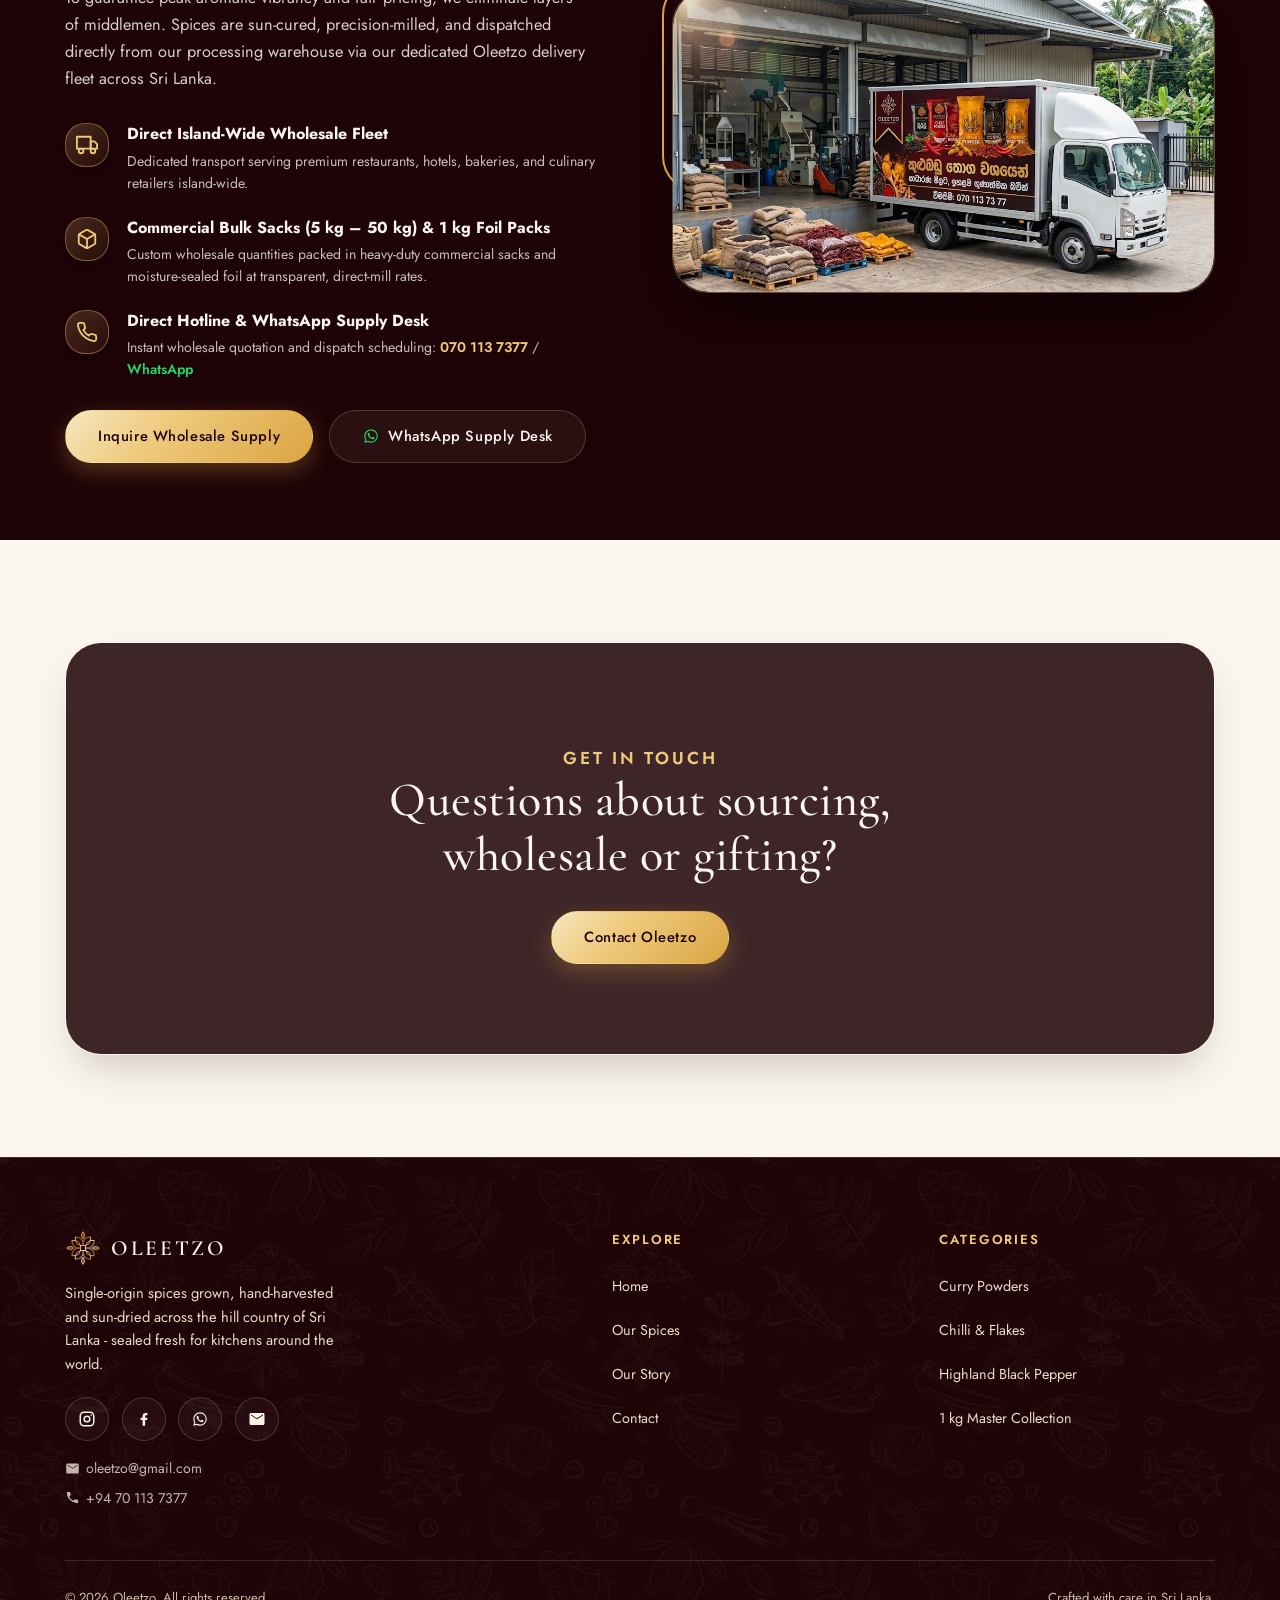
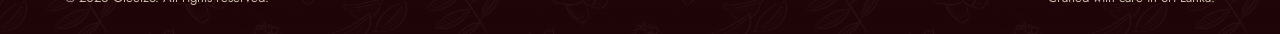
==== commit e12d1f12: "edits and fixes" ====
--- a/about.html
+++ b/about.html
@@ -16,7 +16,6 @@
     content="How Oleetzo works with small family gardens across Sri Lanka to bring single-origin spices to your kitchen.">
   <meta property="og:type" content="website">
   <meta property="og:image" content="assets/images/logo-mark.png">
-  <meta name="twitter:card" content="summary_large_image">
 
   <link rel="icon" href="assets/images/logo-mark.png">
 
@@ -181,20 +180,26 @@
   </section>
 
   <!-- ================= DIRECT WHOLESALE & DISTRIBUTION FLEET ================= -->
-  <section class="section-dark wholesale-fleet-section" style="position:relative;overflow:hidden;border-top:1px solid rgba(238,201,122,0.18);padding:clamp(3.5rem, 6vw, 6rem) 0;">
+  <section class="section-dark wholesale-fleet-section"
+    style="position:relative;overflow:hidden;border-top:1px solid rgba(238,201,122,0.18);padding:clamp(3.5rem, 6vw, 6rem) 0;">
     <div class="wrap split split-rev">
       <div class="split-body reveal" style="direction:ltr;">
-        <p class="eyebrow" style="color:var(--gold-400);letter-spacing:0.18em;margin-bottom:0.6rem;">DIRECT MILL DISPATCH &amp; WHOLESALE FLEET</p>
-        <h2 style="color:var(--ivory);font-size:clamp(2rem, 3.2vw, 2.7rem);line-height:1.2;">From Our Processing Mill Directly to Your Doorstep.</h2>
+        <p class="eyebrow" style="color:var(--gold-400);letter-spacing:0.18em;margin-bottom:0.6rem;">DIRECT MILL
+          DISPATCH &amp; WHOLESALE FLEET</p>
+        <h2 style="color:var(--ivory);font-size:clamp(2rem, 3.2vw, 2.7rem);line-height:1.2;">From Our Processing Mill
+          Directly to Your Doorstep.</h2>
         <hr class="gold-rule">
         <p class="section-lede" style="color:rgba(247,243,235,0.85);max-width:52ch;line-height:1.65;font-size:1.02rem;">
-          To guarantee peak aromatic vibrancy and fair pricing, we eliminate layers of middlemen. Spices are sun-cured, precision-milled, and dispatched directly from our processing warehouse via our dedicated Oleetzo delivery fleet across Sri Lanka.
+          To guarantee peak aromatic vibrancy and fair pricing, we eliminate layers of middlemen. Spices are sun-cured,
+          precision-milled, and dispatched directly from our processing warehouse via our dedicated Oleetzo delivery
+          fleet across Sri Lanka.
         </p>
 
         <div class="fleet-features-list" style="margin: 1.8rem 0; display:flex; flex-direction:column; gap:1.25rem;">
           <div class="fleet-feature-item">
             <div class="fleet-icon-box" aria-hidden="true">
-              <svg width="22" height="22" viewBox="0 0 24 24" fill="none" stroke="currentColor" stroke-width="2" stroke-linecap="round" stroke-linejoin="round">
+              <svg width="22" height="22" viewBox="0 0 24 24" fill="none" stroke="currentColor" stroke-width="2"
+                stroke-linecap="round" stroke-linejoin="round">
                 <rect x="1" y="3" width="15" height="13"></rect>
                 <polygon points="16 8 20 8 23 11 23 16 16 16 16 8"></polygon>
                 <circle cx="5.5" cy="18.5" r="2.5"></circle>
@@ -202,42 +207,62 @@
               </svg>
             </div>
             <div>
-              <strong style="color:var(--ivory); font-size:1rem; display:block; margin-bottom:0.25rem;">Direct Island-Wide Wholesale Fleet</strong>
-              <span style="color:rgba(247,243,235,0.78); font-size:0.88rem; line-height:1.55; display:block;">Dedicated transport serving premium restaurants, hotels, bakeries, and culinary retailers island-wide.</span>
+              <strong style="color:var(--ivory); font-size:1rem; display:block; margin-bottom:0.25rem;">Direct
+                Island-Wide Wholesale Fleet</strong>
+              <span style="color:rgba(247,243,235,0.78); font-size:0.88rem; line-height:1.55; display:block;">Dedicated
+                transport serving premium restaurants, hotels, bakeries, and culinary retailers island-wide.</span>
             </div>
           </div>
 
           <div class="fleet-feature-item">
             <div class="fleet-icon-box" aria-hidden="true">
-              <svg width="22" height="22" viewBox="0 0 24 24" fill="none" stroke="currentColor" stroke-width="2" stroke-linecap="round" stroke-linejoin="round">
-                <path d="M21 8a2 2 0 0 0-1-1.73l-7-4a2 2 0 0 0-2 0l-7 4A2 2 0 0 0 3 8v8a2 2 0 0 0 1 1.73l7 4a2 2 0 0 0 2 0l7-4A2 2 0 0 0 21 16Z"></path>
+              <svg width="22" height="22" viewBox="0 0 24 24" fill="none" stroke="currentColor" stroke-width="2"
+                stroke-linecap="round" stroke-linejoin="round">
+                <path
+                  d="M21 8a2 2 0 0 0-1-1.73l-7-4a2 2 0 0 0-2 0l-7 4A2 2 0 0 0 3 8v8a2 2 0 0 0 1 1.73l7 4a2 2 0 0 0 2 0l7-4A2 2 0 0 0 21 16Z">
+                </path>
                 <path d="m3.3 7 8.7 5 8.7-5"></path>
                 <path d="M12 22V12"></path>
               </svg>
             </div>
             <div>
-              <strong style="color:var(--ivory); font-size:1rem; display:block; margin-bottom:0.25rem;">Commercial Bulk Sacks (5 kg – 50 kg) &amp; 1 kg Foil Packs</strong>
-              <span style="color:rgba(247,243,235,0.78); font-size:0.88rem; line-height:1.55; display:block;">Custom wholesale quantities packed in heavy-duty commercial sacks and moisture-sealed foil at transparent, direct-mill rates.</span>
+              <strong style="color:var(--ivory); font-size:1rem; display:block; margin-bottom:0.25rem;">Commercial Bulk
+                Sacks (5 kg – 50 kg) &amp; 1 kg Foil Packs</strong>
+              <span style="color:rgba(247,243,235,0.78); font-size:0.88rem; line-height:1.55; display:block;">Custom
+                wholesale quantities packed in heavy-duty commercial sacks and moisture-sealed foil at transparent,
+                direct-mill rates.</span>
             </div>
           </div>
 
           <div class="fleet-feature-item">
             <div class="fleet-icon-box" aria-hidden="true">
-              <svg width="22" height="22" viewBox="0 0 24 24" fill="none" stroke="currentColor" stroke-width="2" stroke-linecap="round" stroke-linejoin="round">
-                <path d="M22 16.92v3a2 2 0 0 1-2.18 2 19.79 19.79 0 0 1-8.63-3.07 19.5 19.5 0 0 1-6-6 19.79 19.79 0 0 1-3.07-8.67A2 2 0 0 1 4.11 2h3a2 2 0 0 1 2 1.72 12.84 12.84 0 0 0 .7 2.81 2 2 0 0 1-.45 2.11L8.09 9.91a16 16 0 0 0 6 6l1.27-1.27a2 2 0 0 1 2.11-.45 12.84 12.84 0 0 0 2.81.7A2 2 0 0 1 22 16.92z"></path>
+              <svg width="22" height="22" viewBox="0 0 24 24" fill="none" stroke="currentColor" stroke-width="2"
+                stroke-linecap="round" stroke-linejoin="round">
+                <path
+                  d="M22 16.92v3a2 2 0 0 1-2.18 2 19.79 19.79 0 0 1-8.63-3.07 19.5 19.5 0 0 1-6-6 19.79 19.79 0 0 1-3.07-8.67A2 2 0 0 1 4.11 2h3a2 2 0 0 1 2 1.72 12.84 12.84 0 0 0 .7 2.81 2 2 0 0 1-.45 2.11L8.09 9.91a16 16 0 0 0 6 6l1.27-1.27a2 2 0 0 1 2.11-.45 12.84 12.84 0 0 0 2.81.7A2 2 0 0 1 22 16.92z">
+                </path>
               </svg>
             </div>
             <div>
-              <strong style="color:var(--ivory); font-size:1rem; display:block; margin-bottom:0.25rem;">Direct Hotline &amp; WhatsApp Supply Desk</strong>
-              <span style="color:rgba(247,243,235,0.78); font-size:0.88rem; line-height:1.55; display:block;">Instant wholesale quotation and dispatch scheduling: <a href="tel:+94701137377" style="color:var(--gold-300);font-weight:600;text-decoration:none;">070 113 7377</a> / <a href="https://wa.me/94701137377" target="_blank" rel="noopener noreferrer" style="color:#25d366;font-weight:600;text-decoration:none;">WhatsApp</a></span>
+              <strong style="color:var(--ivory); font-size:1rem; display:block; margin-bottom:0.25rem;">Direct Hotline
+                &amp; WhatsApp Supply Desk</strong>
+              <span style="color:rgba(247,243,235,0.78); font-size:0.88rem; line-height:1.55; display:block;">Instant
+                wholesale quotation and dispatch scheduling: <a href="tel:+94701137377"
+                  style="color:var(--gold-300);font-weight:600;text-decoration:none;">070 113 7377</a> / <a
+                  href="https://wa.me/94701137377" target="_blank" rel="noopener noreferrer"
+                  style="color:#25d366;font-weight:600;text-decoration:none;">WhatsApp</a></span>
             </div>
           </div>
         </div>
 
         <div style="display:flex; gap:1rem; flex-wrap:wrap; margin-top:1.8rem; align-items:center;">
           <a class="btn btn-gold" href="contact.html?subject=Wholesale%20Inquiry">Inquire Wholesale Supply</a>
-          <a class="btn btn-line" href="https://wa.me/94701137377" target="_blank" rel="noopener noreferrer" style="display:inline-flex;align-items:center;gap:0.5rem;">
-            <svg width="18" height="18" viewBox="0 0 24 24" fill="#25d366" aria-hidden="true"><path d="M12.04 3a8.9 8.9 0 0 0-7.6 13.6L3 21l4.5-1.4A8.9 8.9 0 1 0 12.04 3Zm0 1.9a7 7 0 0 1 6 10.6l-.24.4.7 2.5-2.55-.66-.4.24a7 7 0 1 1-3.5-13.08Zm-2.9 3.6c-.2 0-.5 0-.7.3s-.85.8-.85 1.9.85 2.2 1 2.4a7.9 7.9 0 0 0 3.2 2.9c1.5.6 1.8.5 2.15.5.5-.05 1.4-.55 1.6-1.1.2-.55.2-1 .15-1.1s-.2-.15-.4-.25-1.4-.7-1.6-.75-.35-.1-.5.1-.6.75-.7.9-.25.15-.45.05a6.5 6.5 0 0 1-1.9-1.2 7 7 0 0 1-1.3-1.6c-.15-.25 0-.35.1-.45s.2-.25.3-.4.15-.25.2-.4.05-.3 0-.4-.6-1.45-.85-2Z"/></svg>
+          <a class="btn btn-line" href="https://wa.me/94701137377" target="_blank" rel="noopener noreferrer"
+            style="display:inline-flex;align-items:center;gap:0.5rem;">
+            <svg width="18" height="18" viewBox="0 0 24 24" fill="#25d366" aria-hidden="true">
+              <path fill-rule="evenodd" clip-rule="evenodd"
+                d="M18.403 5.633A8.919 8.919 0 0 0 12.053 3c-4.948 0-8.976 4.027-8.978 8.977 0 1.582.413 3.126 1.198 4.488L3 21.116l4.759-1.249a8.981 8.981 0 0 0 4.29 1.093h.004c4.947 0 8.975-4.027 8.977-8.977a8.926 8.926 0 0 0-2.627-6.35m-6.35 13.812h-.003a7.446 7.446 0 0 1-3.798-1.041l-.272-.162-2.824.741.753-2.753-.177-.282a7.448 7.448 0 0 1-1.141-3.971c.002-4.114 3.349-7.461 7.465-7.461a7.413 7.413 0 0 1 5.275 2.188 7.42 7.42 0 0 1 2.183 5.279c-.002 4.114-3.349 7.462-7.461 7.462m4.093-5.589c-.225-.113-1.327-.655-1.533-.73-.205-.075-.354-.112-.504.112s-.58.729-.711.879-.262.168-.486.056-.947-.349-1.804-1.113c-.667-.595-1.117-1.329-1.248-1.554s-.014-.346.099-.458c.101-.1.224-.262.336-.393.112-.131.149-.224.224-.374s.038-.281-.019-.393c-.056-.113-.505-1.217-.692-1.666-.181-.435-.366-.377-.504-.383a9.65 9.65 0 0 0-.429-.008.826.826 0 0 0-.599.28c-.206.225-.785.767-.785 1.871s.804 2.171.916 2.321c.112.15 1.582 2.415 3.832 3.387.536.231.954.369 1.279.473.537.171 1.026.146 1.413.089.431-.064 1.327-.542 1.514-1.066.187-.524.187-.973.131-1.067-.056-.094-.207-.151-.43-.263" />
+            </svg>
             <span>WhatsApp Supply Desk</span>
           </a>
         </div>
@@ -246,14 +271,18 @@
       <div class="split-media reveal" style="direction:ltr;">
         <div class="fleet-photo-frame">
           <img src="assets/images/about/oleetzo-wholesale-fleet.jpg"
-               alt="Oleetzo spice wholesale delivery truck at the processing and packaging facility"
-               loading="lazy">
+            alt="Oleetzo spice wholesale delivery truck at the processing and packaging facility" loading="lazy">
           <div class="fleet-floating-badge">
             <div>
-              <span style="font-size:0.75rem;letter-spacing:0.12em;text-transform:uppercase;color:var(--gold-300);font-weight:600;display:block;">Oleetzo Logistics Fleet</span>
-              <span style="font-size:0.86rem;color:var(--ivory);font-weight:500;">Direct Mill Wholesale &amp; Bulk Dispatch</span>
-            </div>
-            <span style="font-size:0.82rem;color:var(--gold-400);border:1px solid rgba(238,201,122,0.35);padding:0.25rem 0.65rem;border-radius:var(--radius-pill);">Hotline: 070 113 7377</span>
+              <span
+                style="font-size:0.75rem;letter-spacing:0.12em;text-transform:uppercase;color:var(--gold-300);font-weight:600;display:block;">Oleetzo
+                Logistics Fleet</span>
+              <span style="font-size:0.86rem;color:var(--ivory);font-weight:500;">Direct Mill Wholesale &amp; Bulk
+                Dispatch</span>
+            </div>
+            <span
+              style="font-size:0.82rem;color:var(--gold-400);border:1px solid rgba(238,201,122,0.35);padding:0.25rem 0.65rem;border-radius:var(--radius-pill);">Hotline:
+              070 113 7377</span>
           </div>
         </div>
       </div>
@@ -261,7 +290,8 @@
   </section>
 
   <!-- ================= CTA ================= -->
-  <section class="section-cream" style="padding-top: clamp(4.5rem, 8vw, 7rem); padding-bottom: clamp(4.5rem, 8vw, 7rem);">
+  <section class="section-cream"
+    style="padding-top: clamp(4.5rem, 8vw, 7rem); padding-bottom: clamp(4.5rem, 8vw, 7rem);">
     <div class="wrap">
       <div class="cta-banner"
         style="background-image:url('https://commons.wikimedia.org/wiki/Special:FilePath/Cinnamomum_verum_spices.jpg?width=1400')">
--- a/css/global.css
+++ b/css/global.css
@@ -1,9 +1,6 @@
 /* =====================================================
-   OLEETZO - Global Stylesheet
-   Luxury Ceylon spice house styling.
-   Modern rounded design system, preloader, dynamic motions.
-   Completely device & mobile responsive across all screens.
-   ===================================================== */
+                    Global Stylesheet
+======================================================== */
 
 :root {
   /* ---- palette ---- */
@@ -1878,8 +1875,8 @@
 .footer-top {
   padding: clamp(3.5rem, 6vw, 4.5rem) 0 clamp(2.2rem, 4vw, 3.5rem);
   display: grid;
-  grid-template-columns: 1.4fr 1fr 1fr 1.2fr;
-  gap: clamp(1.5rem, 3vw, 2.5rem);
+  grid-template-columns: 1.8fr 1fr 1fr;
+  gap: clamp(2rem, 4vw, 4rem);
   align-items: start;
 }
 
@@ -2498,7 +2495,7 @@
 
 .product-card .meta {
   display: flex;
-  justify-content: space-between;
+  justify-content: flex-end;
   align-items: center;
   margin-top: auto;
   padding-top: 1.2rem;
@@ -2662,15 +2659,17 @@
 
 .field label {
   display: block;
-  font-size: 0.82rem;
+  font-size: 0.76rem;
   font-weight: 600;
-  letter-spacing: 0.05em;
-  margin-bottom: 0.5rem;
+  letter-spacing: 0.08em;
+  text-transform: uppercase;
+  margin-bottom: 0.45rem;
   color: var(--ink-soft);
 }
 
-/* Input Boxes with Subtle Maroon Outline */
+/* Input & Select Boxes with Subtle Maroon Outline */
 .field input,
+.field select,
 .field textarea {
   width: 100%;
   border: 1.5px solid rgba(107, 20, 34, 0.32);
@@ -2682,6 +2681,19 @@
   transition: border-color 0.25s ease, box-shadow 0.25s ease;
   box-shadow: 0 1px 4px rgba(74, 13, 22, 0.04);
   min-height: 48px;
+  font-family: inherit;
+}
+
+.field select {
+  cursor: pointer;
+  appearance: none;
+  -webkit-appearance: none;
+  -moz-appearance: none;
+  padding-right: 2.8rem;
+  background-image: url("data:image/svg+xml,%3Csvg xmlns='http://www.w3.org/2000/svg' width='16' height='16' viewBox='0 0 24 24' fill='none' stroke='%233d0002' stroke-width='2.2' stroke-linecap='round' stroke-linejoin='round'%3E%3Cpolyline points='6 9 12 15 18 9'%3E%3C/polyline%3E%3C/svg%3E");
+  background-repeat: no-repeat;
+  background-position: right 1.2rem center;
+  background-size: 16px 16px;
 }
 
 .field textarea {
@@ -2690,15 +2702,25 @@
 }
 
 .field input:hover,
+.field select:hover,
 .field textarea:hover {
   border-color: rgba(107, 20, 34, 0.58);
 }
 
 .field input:focus,
+.field select:focus,
 .field textarea:focus {
   border-color: var(--wine-700);
   box-shadow: 0 0 0 3.5px rgba(107, 20, 34, 0.16);
   outline: none;
+}
+
+.btn-block {
+  width: 100%;
+  justify-content: center;
+  font-size: 1rem;
+  padding: 1rem 1.8rem;
+  border-radius: var(--radius-pill);
 }
 
 .row2 {
@@ -2727,19 +2749,28 @@
 }
 
 .info-card {
-  background: linear-gradient(145deg, var(--wine-950), var(--wine-900));
-  color: var(--ivory);
+  background: #ffffff;
+  color: var(--ink);
   padding: clamp(1.8rem, 4vw, 2.5rem);
   border-radius: var(--radius-xl);
-  border: 1px solid var(--line-on-dark);
-  box-shadow: var(--shadow-hover);
+  border: 1.5px solid rgba(107, 20, 34, 0.22);
+  box-shadow: 0 4px 24px rgba(74, 13, 22, 0.05);
+}
+
+.info-card h3 {
+  font-family: var(--f-display);
+  font-size: 1.65rem;
+  font-weight: 500;
+  color: var(--wine-900);
+  margin: 0 0 1.2rem 0;
+  letter-spacing: -0.01em;
 }
 
 .info-row {
   display: flex;
   gap: 1rem;
   padding: 1rem 0;
-  border-bottom: 1px solid var(--line-on-dark);
+  border-bottom: 1px solid rgba(107, 20, 34, 0.1);
   align-items: baseline;
 }
 
@@ -2751,13 +2782,22 @@
   font-size: 0.75rem;
   font-weight: 600;
   letter-spacing: 0.1em;
-  color: var(--gold-300);
+  color: var(--gold-700);
   min-width: 85px;
 }
 
 .info-row .v {
   font-size: 0.92rem;
-  color: var(--ivory-dim);
+  color: var(--ink);
+}
+
+.info-row .v a {
+  color: inherit;
+  transition: color 0.2s ease;
+}
+
+.info-row .v a:hover {
+  color: var(--wine-700);
 }
 
 .map-frame {
